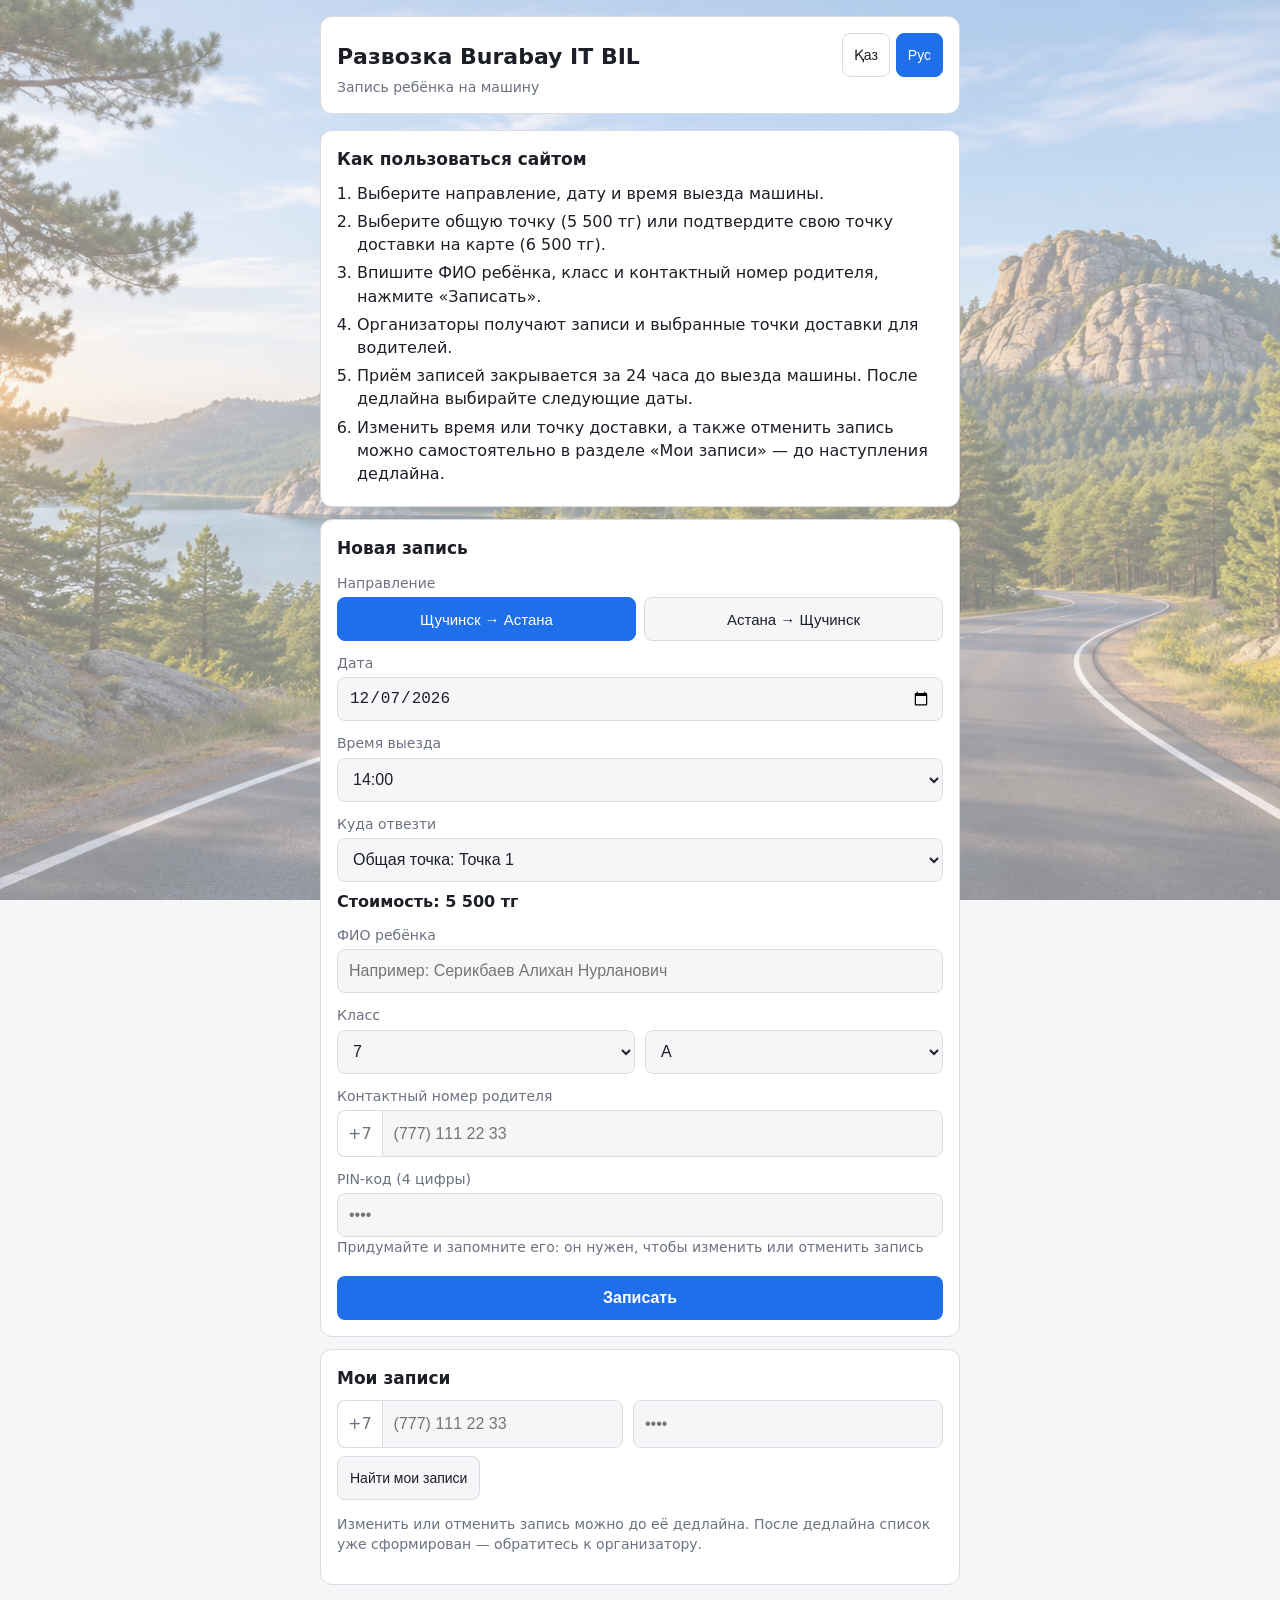
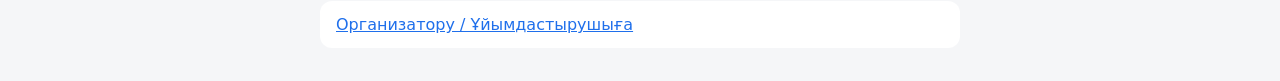
==== public/index.html @ de31bcb1 "feat: select delivery location on map and accept cars only" ====
<!DOCTYPE html>
<html lang="ru"><head><meta charset="utf-8"><title>Развозка Burabay IT BIL</title>
<meta name="viewport" content="width=device-width, initial-scale=1, viewport-fit=cover">
<style>
:root{box-sizing:border-box;padding-top:env(safe-area-inset-top,0px);padding-bottom:env(safe-area-inset-bottom,0px);--bg:#f5f6f8;--c:#fff;--t:#1c1f26;--m:#6b7280;--a:#1f6feb;--b:#d9dce2;--e:#c62828;--ok:#1b7f3b;--w:#fff4d6;--scene-overlay:rgba(245,246,248,.48)}
@media(prefers-color-scheme:dark){:root:not([data-theme=light]){--bg:#14161a;--c:#1e2127;--t:#eceef2;--m:#9aa1ad;--a:#5b9dff;--b:#343942;--e:#ff6b6b;--ok:#4cc27a;--w:#3a3115;--scene-overlay:rgba(20,22,26,.62)}}
html{scroll-padding-top:env(safe-area-inset-top,0px)}
body{margin:0;background:var(--bg);color:var(--t);font:16px/1.45 system-ui,-apple-system,"Segoe UI",sans-serif}
main{max-width:640px;margin:0 auto;padding:16px}
.top{display:flex;justify-content:space-between;align-items:flex-start;gap:10px}
.lang{display:flex;gap:6px;flex:none}.lang button{padding:7px 11px;border:1px solid var(--b);background:var(--c);color:var(--t);border-radius:8px;font-size:14px;cursor:pointer}
.lang button.on{background:var(--a);color:#fff;border-color:var(--a)}
h1{font-size:22px;margin:8px 0 4px}h2{font-size:17px;margin:0 0 10px}
.card{background:var(--c);border:1px solid var(--b);border-radius:12px;padding:16px;margin:12px 0}
.card.due{background:var(--w);border-color:#e0b000}
.intro ol{margin:6px 0 0;padding-left:20px}.intro li{margin:5px 0}
label{display:block;font-size:14px;color:var(--m);margin:12px 0 4px}
select,input{width:100%;box-sizing:border-box;padding:11px;font-size:16px;border:1px solid var(--b);border-radius:8px;background:var(--bg);color:var(--t)}
.row{display:flex;gap:10px}.row>*{flex:1}
.seg{display:flex;gap:8px}.seg button{flex:1;padding:11px;border:1px solid var(--b);background:var(--bg);color:var(--t);border-radius:8px;font-size:15px;cursor:pointer}
.seg button.on{background:var(--a);color:#fff;border-color:var(--a)}
.go{width:100%;margin-top:18px;padding:13px;font-size:16px;font-weight:600;border:0;border-radius:8px;background:var(--a);color:#fff;cursor:pointer}
.go:disabled{opacity:.5}.m{color:var(--m);font-size:14px}.err{color:var(--e);margin-top:10px}.ok{color:var(--ok);margin-top:10px}
.price{margin-top:8px;font-weight:600}
.ph{display:flex}.ph span{padding:11px 10px;border:1px solid var(--b);border-right:0;border-radius:8px 0 0 8px;background:var(--c);color:var(--m);font-size:16px}
.ph input{flex:1;min-width:0;width:auto;border-radius:0 8px 8px 0}
.sm{padding:8px 12px;font-size:14px;border:1px solid var(--b);background:var(--bg);color:var(--t);border-radius:8px;cursor:pointer;margin:8px 6px 0 0}
.wrap{overflow-x:auto;margin-top:8px}table{border-collapse:collapse;font-size:13px;min-width:100%}
th,td{border:1px solid var(--b);padding:5px 7px;text-align:left;white-space:nowrap}th{background:var(--bg)}
/* Generated Burabay-inspired scenery is decorative; forms stay on opaque cards. */
body{min-height:100vh;background-image:linear-gradient(var(--scene-overlay),var(--scene-overlay)),url("assets/burabay-road.png");background-position:center;background-size:cover;background-repeat:no-repeat;background-attachment:fixed}
.top{padding:16px;background:var(--c);border:1px solid var(--b);border-radius:12px;margin-bottom:16px}
main>p{padding:12px 16px;background:var(--c);border-radius:12px}
main>p a{color:var(--a)}
</style><link rel="stylesheet" href="location-picker.css"></head><body><main>
<div class="top">
<div><h1 id="h1">Развозка Burabay IT BIL</h1><div class="m" data-i="sub"></div></div>
<div class="lang" id="lang"><button data-v="kz">Қаз</button><button data-v="ru">Рус</button></div>
</div>

<div class="card intro"><h2 data-i="introH"></h2>
<ol><li data-i="i1"></li><li data-i="i2"></li><li data-i="i3"></li><li data-i="i4"></li><li data-i="i5"></li><li data-i="i6"></li></ol></div>

<div class="card" id="form">
<h2 id="formTitle"></h2>
<label data-i="lDir"></label>
<div class="seg" id="dir"><button data-v="fri">Щучинск → Астана</button><button data-v="sun">Астана → Щучинск</button></div>
<label data-i="lDate"></label><input id="date" type="date">
<label data-i="lTime"></label><select id="time"></select>
<div id="carBox">
<label data-i="lTo"></label>
<select id="pt"></select>
<div id="ownBox" hidden>
<p class="m" data-i="locationHint"></p>
<button type="button" id="location-load" class="sm" data-i="locationLoad"></button>
<div id="location-map-panel" hidden>
  <div class="location-actions">
    <button type="button" id="location-in" data-i="locationIn"></button><button type="button" id="location-out" data-i="locationOut"></button>
    <button type="button" id="location-west" data-i="locationWest"></button><button type="button" id="location-east" data-i="locationEast"></button>
    <button type="button" id="location-north" data-i="locationNorth"></button><button type="button" id="location-south" data-i="locationSouth"></button>
  </div>
  <div id="location-map" tabindex="0" role="group" aria-labelledby="location-instructions">
    <div id="location-tiles" aria-hidden="true"></div><span class="location-crosshair" aria-hidden="true">＋</span>
  </div>
  <p class="m" id="location-instructions" data-i="locationKeyboard"></p>
  <button type="button" id="location-confirm" class="sm" data-i="locationConfirm" disabled></button>
  <p class="m">© <a href="https://www.openstreetmap.org/copyright" target="_blank" rel="noopener">OpenStreetMap contributors · ODbL</a></p>
</div>
<p id="location-status" class="m" role="status" aria-live="polite"></p>
<p id="location-value" class="location-value" role="status" aria-live="polite"></p>
<label for="delivery-note" data-i="locationNote"></label><input id="delivery-note" maxlength="200" autocomplete="off">
</div>
<div class="price" id="price"></div>
</div>
<label data-i="lName"></label><input id="name" autocomplete="off" data-ph="phName">
<label data-i="lCls"></label>
<div class="row"><select id="num"><option>7</option><option>8</option><option>9</option><option>10</option><option>11</option></select>
<select id="let"><option>A</option><option>B</option><option>C</option><option>D</option><option>E</option></select></div>
<label data-i="lPhone"></label><div class="ph"><span>+7</span><input id="phone" type="tel" inputmode="numeric" autocomplete="tel-national" maxlength="15" placeholder="(777) 111 22 33"></div>
<label data-i="lPin"></label><input id="pin" type="password" inputmode="numeric" autocomplete="off" maxlength="4" data-ph="phPin"><div class="m" data-i="pinHint"></div>
<button class="go" id="send"></button>
<button class="sm" id="cancelEdit" hidden data-i="cancelEdit"></button>
<div id="msg"></div>
</div>

<div class="card" id="mine">
<h2 data-i="mineH"></h2>
<div class="row"><div class="ph"><span>+7</span><input id="mPhone" type="tel" inputmode="numeric" maxlength="15" placeholder="(777) 111 22 33"></div><input id="mPin" type="password" inputmode="numeric" maxlength="4" data-ph="phPin"></div>
<button class="sm" id="find" data-i="find"></button><div class="m" id="mineMsg"></div><div id="mineList"></div>
<p class="m" data-i="mineNote"></p>
</div>

<p><a href="organizer.html">Организатору / Ұйымдастырушыға</a></p>
</main>
<script src="config.js"></script>
<script src="location-picker.js"></script>
<script>
//PURE-START
const TZ=5, WA_DEFAULT="";
const PRICE={own:6500,point:5500};
const POINTS=["Точка 1","Точка 2"];
const PTL={ru:["Точка 1","Точка 2"],kz:["1-нүкте","2-нүкте"]};
const SLOTS={fri:{car:["14:00","16:00"]},sun:{car:["14:00","16:00"]}};
const DIRS={fri:"Щучинск → Астана",sun:"Астана → Щучинск"};
const TRN={car:"🚗 Машина"};
const pad=n=>String(n).padStart(2,"0");
const parse=s=>{const[y,m,d]=s.split("-").map(Number);return{y,m:m-1,d}};
const at=(y,m,d,h,mi)=>new Date(Date.UTC(y,m,d,h-TZ,mi));
const fmt=s=>{const{y,m,d}=parse(s);return pad(d)+"."+pad(m+1)+"."+y};
function deadline(dateStr,tr,dir,time){
  const{y,m,d}=parse(dateStr),[h,mi]=time.split(":").map(Number);
  return new Date(at(y,m,d,h,mi).getTime()-24*3600e3);
}
const groupKey=r=>[r.date,r.dir,"car",r.time.replace(":","")].join("_");
function groupRows(rows){const g={};rows.forEach(r=>{(g[groupKey(r)]=g[groupKey(r)]||[]).push(r)});return g}
const dateTime=d=>{const x=new Date(d.getTime()+TZ*3600e3);return pad(x.getUTCDate())+"."+pad(x.getUTCMonth()+1)+" "+pad(x.getUTCHours())+":"+pad(x.getUTCMinutes())};
const sortRows=l=>l.slice().sort((a,b)=>a.time.localeCompare(b.time)||a.cls.localeCompare(b.cls)||a.name.localeCompare(b.name));
function waText(rows){
  const f=rows[0],list=sortRows(rows);
  const head=TRN[f.tr]+" | "+DIRS[f.dir]+" | "+fmt(f.date)+(" "+f.time)+" | всего: "+list.length;
  const cols="ФИО | Класс | Время | Телефон | "+"Адрес | "+"Направление";
  const lines=list.map((r,i)=>(i+1)+". "+[r.name,r.cls,r.time,r.phone,r.addr,DIRS[r.dir]].join(" | "));
  return head+"\n"+cols+"\n"+lines.join("\n");
}
//PURE-END
const L={
ru:{locationHint:"Выберите здание на карте. Подтвердите метку у нужного входа; улицу вручную вводить не требуется.",locationLoad:"Открыть / обновить карту",locationIn:"Масштаб +",locationOut:"Масштаб −",locationWest:"Запад",locationEast:"Восток",locationNorth:"Север",locationSouth:"Юг",locationConfirm:"Подтвердить метку у здания",locationKeyboard:"Можно нажать на здание, перетащить карту или двигать её стрелками клавиатуры. + и − меняют масштаб. Красный крест — будущая точка доставки.",locationNote:"Подъезд или ориентир (необязательно)",eLocation:"Приблизьте здание на карте и подтвердите метку.",archive:"Архивная запись: изменения закрыты",lPin:"PIN-код (4 цифры)",pinHint:"Придумайте и запомните его: он нужен, чтобы изменить или отменить запись",find:"Найти мои записи",phPin:"••••",eAuth:"Введите телефон и PIN-код",ePin:"PIN-код должен состоять из 4 цифр",ePinWrong:"Неверный PIN-код",eLocked:"Слишком много неверных попыток. Повторите через 15 минут",none:"Записей не найдено",eNet:"Нет связи с сервером. Повторите позже",sub:"Запись ребёнка на машину",introH:"Как пользоваться сайтом",
i1:"Выберите направление, дату и время выезда машины.",
i2:"Выберите общую точку ({p1} тг) или подтвердите свою точку доставки на карте ({p2} тг).",
i3:"Впишите ФИО ребёнка, класс и контактный номер родителя, нажмите «Записать».",
i4:"Организаторы получают записи и выбранные точки доставки для водителей.",
i5:"Приём записей закрывается за 24 часа до выезда машины. После дедлайна выбирайте следующие даты.",
i6:"Изменить время или точку доставки, а также отменить запись можно самостоятельно в разделе «Мои записи» — до наступления дедлайна.",
newRec:"Новая запись",editRec:"Изменение записи",save:"Записать",saveEdit:"Сохранить изменения",cancelEdit:"Отменить редактирование",
lDir:"Направление",lTr:"Вид транспорта",car:"🚗 Машина",lDate:"Дата",lTime:"Время выезда",
lTo:"Куда отвезти",ptPre:"Общая точка: ",own:"Свой адрес",lAddr:"Адрес (улица, дом, квартира)",phAddr:"Например: ул. Кенесары 40, кв. 12",
cost:"Стоимость: ",tg:" тг",yes:"Да",no:"Нет",
lName:"ФИО ребёнка",phName:"Например: Серикбаев Алихан Нурланович",lCls:"Класс",lPhone:"Контактный номер родителя",
closed:"закрыто",eName:"Укажите ФИО ребёнка полностью",ePhone:"Укажите корректный номер телефона",eClosed:"Запись на это время закрыта, выберите другую дату",
eAddr:"Укажите адрес",eDb:"Сервис записи недоступен. Откройте страницу по ссылке в приложении Claude",
eExp:"Срок изменения этой записи истёк",eSave:"Не удалось сохранить: ",done:"Готово! ",changed:"Запись изменена: ",at:" в ",
mineH:"Мои записи",mineNote:"Изменить или отменить запись можно до её дедлайна. После дедлайна список уже сформирован — обратитесь к организатору.",
edit:"Изменить",cancel:"Отменить запись",sure:"Точно отменить?",locked:"🔒 Приём изменений закрыт (дедлайн ",title:"Развозка Burabay IT BIL"},
kz:{locationHint:"Картадан ғимаратты таңдаңыз. Керекті кіреберістегі белгіні растаңыз; көшені қолмен жазу қажет емес.",locationLoad:"Картаны ашу / жаңарту",locationIn:"Масштаб +",locationOut:"Масштаб −",locationWest:"Батыс",locationEast:"Шығыс",locationNorth:"Солтүстік",locationSouth:"Оңтүстік",locationConfirm:"Ғимарат жанындағы белгіні растау",locationKeyboard:"Ғимаратты басыңыз, картаны жылжытыңыз немесе пернетақта бағыттауыштарын қолданыңыз. + және − масштабты өзгертеді. Қызыл белгі — жеткізу нүктесі.",locationNote:"Кіреберіс не бағдар (міндетті емес)",eLocation:"Картадағы ғимаратты жақындатып, белгіні растаңыз.",archive:"Мұрағаттағы жазба: өзгерту жабық",lPin:"PIN-код (4 сан)",pinHint:"Ойлап тауып, есте сақтаңыз: жазбаны өзгерту немесе болдырмау үшін қажет",find:"Жазбаларымды табу",phPin:"••••",eAuth:"Телефон мен PIN-кодты енгізіңіз",ePin:"PIN-код 4 саннан тұруы керек",ePinWrong:"PIN-код қате",eLocked:"Қате әрекет тым көп. 15 минуттан кейін қайталаңыз",none:"Жазбалар табылмады",eNet:"Серверге қосылу мүмкін болмады. Кейінірек қайталаңыз",sub:"Баланы көлікке жазу",introH:"Сайтты қалай пайдалану керек",
i1:"Бағытты, күнді және көліктің жүру уақытын таңдаңыз.",
i2:"Ортақ нүктені ({p1} тг) немесе картада жеткізу орнын ({p2} тг) таңдаңыз.",
i3:"Баланың аты-жөнін, сыныбын және ата-ананың байланыс нөмірін жазып, «Жазылу» түймесін басыңыз.",
i4:"Ұйымдастырушылар жүргізушілерге жазбалар мен таңдалған жеткізу нүктелерін дайындайды.",
i5:"Жазылу көліктің жүруіне 24 сағат қалғанда жабылады. Мерзім өткен соң келесі күндерді таңдаңыз.",
i6:"Уақытты немесе жеткізу орнын өзгертуге, сондай-ақ жазылымды болдырмауға «Менің жазбаларым» бөлімінде мерзім аяқталғанға дейін өзіңіз өзгерте аласыз.",
newRec:"Жаңа жазба",editRec:"Жазбаны өзгерту",save:"Жазылу",saveEdit:"Өзгерістерді сақтау",cancelEdit:"Өзгертуден бас тарту",
lDir:"Бағыты",lTr:"Көлік түрі",car:"🚗 Көлік",lDate:"Күні",lTime:"Жүру уақыты",
lTo:"Қайда апару керек",ptPre:"Ортақ нүкте: ",own:"Өз мекенжайым",lAddr:"Мекенжай (көше, үй, пәтер)",phAddr:"Мысалы: Кенесары к-сі 40, 12 пәтер",
cost:"Құны: ",tg:" тг",yes:"Иә",no:"Жоқ",
lName:"Баланың аты-жөні",phName:"Мысалы: Серікбаев Алихан Нұрланұлы",lCls:"Сыныбы",lPhone:"Ата-ананың байланыс нөмірі",
closed:"жабық",eName:"Баланың аты-жөнін толық жазыңыз",ePhone:"Телефон нөмірін дұрыс жазыңыз",eClosed:"Бұл уақытқа жазылу жабылған, басқа күнді таңдаңыз",
eAddr:"Мекенжайды жазыңыз",eDb:"Жазылу қызметі қолжетімсіз. Бетті Claude қосымшасындағы сілтеме арқылы ашыңыз",
eExp:"Бұл жазбаны өзгерту мерзімі өтіп кетті",eSave:"Сақтау мүмкін болмады: ",done:"Дайын! ",changed:"Жазба өзгертілді: ",at:", ",
mineH:"Менің жазбаларым",mineNote:"Жазбаны өзгертуге немесе болдырмауға оның мерзімі аяқталғанға дейін болады. Мерзімнен кейін тізім дайын болады — ұйымдастырушыға хабарласыңыз.",
edit:"Өзгерту",cancel:"Жазбаны болдырмау",sure:"Шынымен болдырмау керек пе?",locked:"🔒 Өзгертуге жабық (мерзімі ",title:"Burabay IT BIL — оқушыларды тасымалдау"}
};
let lang="ru";try{lang=localStorage.getItem("lang")||"ru"}catch(e){}
if(!L[lang])lang="ru";
const t=k=>L[lang][k];
const $=id=>document.getElementById(id);
const st={dir:"fri",tr:"car"};
const ptName=a=>{const i=POINTS.indexOf(a);return i>=0?PTL[lang][i]:a};
const trL=k=>t(k);
const dirLbl={fri:"Щучинск → Астана",sun:"Астана → Щучинск"};
function applyLang(){
  document.documentElement.lang=lang==="kz"?"kk":"ru";
  document.title=t("title");$("h1").textContent=t("title");
  document.querySelectorAll("[data-i]").forEach(e=>{
    let s=t(e.dataset.i);if(s===undefined)return;
    s=s.replace("{p1}",PRICE.point.toLocaleString("ru-RU")).replace("{p2}",PRICE.own.toLocaleString("ru-RU"));e.textContent=s});
  document.querySelectorAll("[data-ph]").forEach(e=>e.placeholder=t(e.dataset.ph));
  document.querySelectorAll("#lang button").forEach(b=>b.classList.toggle("on",b.dataset.v===lang));
  const cur=$("pt").value;$("pt").innerHTML="";
  POINTS.forEach((p,i)=>$("pt").add(new Option(t("ptPre")+PTL[lang][i],p)));$("pt").add(new Option(t("own"),"own"));
  if(cur)$("pt").value=cur;
  $("formTitle").textContent=t(EDIT?"editRec":"newRec");$("send").textContent=t(EDIT?"saveEdit":"save");
  locationPicker.language();price();fillTimes();renderMine();
}
function open(dateStr,time){return Date.now()<deadline(dateStr,st.tr,st.dir,time).getTime()}
function fillDates(){
  const el=$("date"),any=s=>SLOTS[st.dir][st.tr].some(x=>open(s,x));
  el.min=new Date(Date.now()+TZ*3600e3).toISOString().slice(0,10);
  if(!el.value||!any(el.value)){
    const n=new Date(Date.now()+TZ*3600e3);
    for(let i=0;i<120;i++){const s=new Date(Date.UTC(n.getUTCFullYear(),n.getUTCMonth(),n.getUTCDate()+i)).toISOString().slice(0,10);if(any(s)){el.value=s;break}}
  }
  fillTimes();
}
function fillTimes(){
  const sel=$("time"),keep=sel.value;sel.innerHTML="";
  SLOTS[st.dir][st.tr].forEach(x=>{const ok=open($("date").value,x);const o=new Option(x+(ok?"":" — "+t("closed")),x);o.disabled=!ok;sel.add(o)});
  const k=[...sel.options].find(o=>o.value===keep&&!o.disabled)||[...sel.options].find(o=>!o.disabled);if(k)sel.value=k.value;
}
function mark(){
  document.querySelectorAll("#dir button").forEach(b=>{b.classList.toggle("on",st[b.parentNode.id]===b.dataset.v)});
}
function price(){
  const own=$("pt").value==="own";$("ownBox").hidden=!own;
  $("price").textContent=t("cost")+(own?PRICE.own:PRICE.point).toLocaleString("ru-RU")+t("tg");
}
["dir"].forEach(id=>{$(id).onclick=e=>{const b=e.target.closest("button");if(!b)return;st[id]=b.dataset.v;mark();fillDates()}});
$("pt").onchange=price;$("date").onchange=fillTimes;
//MASK-START
function maskPhone(v){
  let d=String(v).replace(/\D/g,"");
  if(d.length>10&&(d[0]==="7"||d[0]==="8"))d=d.slice(1);
  d=d.slice(0,10);
  let s=d?"("+d.slice(0,3):"";
  if(d.length>3)s+=") "+d.slice(3,6);
  if(d.length>6)s+=" "+d.slice(6,8);
  if(d.length>8)s+=" "+d.slice(8,10);
  return s;
}
//MASK-END
$("phone").oninput=e=>{e.target.value=maskPhone(e.target.value)};
$("lang").onclick=e=>{const b=e.target.closest("button");if(!b)return;lang=b.dataset.v;try{localStorage.setItem("lang",lang)}catch(x){}applyLang()};

let EDIT=null,MINE=[],AUTH=null,CONFIRM="";
const CFG=window.CFG||{};
async function rpc(fn,args){
  let r;try{r=await fetch(CFG.URL+"/rest/v1/rpc/"+fn,{method:"POST",headers:{apikey:CFG.KEY,Authorization:"Bearer "+CFG.KEY,"Content-Type":"application/json"},body:JSON.stringify(args)})}catch(e){throw new Error("net")}
  const j=await r.json().catch(()=>({}));
  if(!r.ok)throw new Error("net");
  if(j&&j.error)throw new Error(j.error);
  return j;
}
const ERR={bad_pin:"ePin",pin_wrong:"ePinWrong",locked:"eLocked",closed:"eClosed",locked_rec:"eExp",addr:"eAddr",car_only:"archive",bad_location:"eLocation",bad_data:"eName",bad_phone:"ePhone",net:"eNet"};
const errText=e=>ERR[e.message]?t(ERR[e.message]):t("eSave")+e.message;
const digits=v=>String(v).replace(/\D/g,"");
const msg=(s,c)=>{$("msg").innerHTML="";const d=document.createElement("div");d.className=c;d.textContent=s;$("msg").append(d)};
$("mPhone").oninput=e=>{e.target.value=maskPhone(e.target.value)};
$("send").onclick=async()=>{
  const name=$("name").value.trim().replace(/\s+/g," "),phone=$("phone").value.trim(),pin=$("pin").value,date=$("date").value,time=$("time").value;
  if(name.split(" ").length<2)return msg(t("eName"),"err");
  if(digits(phone).length!==10)return msg(t("ePhone"),"err");
  if(!/^\d{4}$/.test(pin))return msg(t("ePin"),"err");
  if(!date||!time||!open(date,time))return msg(t("eClosed"),"err");
  let addr="",pr=0,delivery_lat=null,delivery_lon=null,delivery_note="";
  if($("pt").value==="own"){
    const point=locationPicker.value();if(!point)return msg(t("eLocation"),"err");
    delivery_lat=point.lat;delivery_lon=point.lon;delivery_note=$("delivery-note").value.trim();pr=PRICE.own;
  }else{addr=$("pt").value;pr=PRICE.point}
  if(EDIT&&Date.now()>=deadline(EDIT.date,EDIT.tr,EDIT.dir,EDIT.time).getTime())return msg(t("eExp"),"err");
  const editing=!!EDIT;
  $("send").disabled=true;
  try{
    await rpc("upsert_signup",{p_id:editing?EDIT.id:null,p_phone:digits(phone),p_pin:pin,p_data:{dir:st.dir,tr:st.tr,date,time,name,cls:$("num").value+$("let").value,addr,delivery_lat,delivery_lon,delivery_note}});
    msg(t(editing?"changed":"done")+name+", "+fmt(date)+t("at")+time+", "+trL(st.tr)+(pr?", "+pr+t("tg"):""),"ok");
    if(editing)exitEdit();
    $("name").value="";$("mPhone").value=maskPhone(phone);$("mPin").value=pin;loadMine();
  }catch(e){msg(errText(e),"err")}
  $("send").disabled=false;
};
async function loadMine(){
  const p=digits($("mPhone").value),pin=$("mPin").value;
  if(p.length!==10||!/^\d{4}$/.test(pin)){$("mineMsg").textContent=t("eAuth");return}
  try{const j=await rpc("my_signups",{p_phone:p,p_pin:pin});AUTH={phone:p,pin};MINE=j.rows||[];renderMine();$("mineMsg").textContent=MINE.length?"":t("none")}
  catch(e){MINE=[];AUTH=null;renderMine();$("mineMsg").textContent=errText(e)}
}
$("find").onclick=loadMine;
function exitEdit(){EDIT=null;$("formTitle").textContent=t("newRec");$("send").textContent=t("save");$("cancelEdit").hidden=true;$("name").value="";locationPicker.set(null);$("delivery-note").value=""}
$("cancelEdit").onclick=()=>{exitEdit();msg("","")};
function startEdit(r){
  EDIT=r;st.dir=r.dir;st.tr="car";mark();fillDates();
  $("date").value=r.date;fillTimes();$("time").value=r.time;
  const own=!POINTS.includes(r.addr);$("pt").value=own?"own":r.addr;locationPicker.set(own?{lat:r.delivery_lat,lon:r.delivery_lon}:null);$("delivery-note").value=r.delivery_note||"";price();
  $("name").value=r.name;$("num").value=r.cls.slice(0,-1);$("let").value=r.cls.slice(-1);
  $("phone").value=maskPhone(AUTH.phone);$("pin").value=AUTH.pin;
  $("formTitle").textContent=t("editRec");$("send").textContent=t("saveEdit");$("cancelEdit").hidden=false;msg("","");
  $("form").scrollIntoView({behavior:"smooth"});
}
function renderMine(){
  const box=$("mineList");box.innerHTML="";
  MINE.slice().sort((a,b)=>(a.date+a.time).localeCompare(b.date+b.time)).forEach(r=>{
    const can=r.tr==="car"&&Date.now()<deadline(r.date,r.tr,r.dir,r.time).getTime();
    const d=document.createElement("div");d.style.cssText="border-top:1px solid var(--b);padding:10px 0";
    const h=document.createElement("b");h.textContent=r.name+" ("+r.cls+")";
    const s=document.createElement("div");s.className="m";
    s.textContent=(r.tr==="car"?trL("car"):t("archive"))+" · "+dirLbl[r.dir]+" · "+fmt(r.date)+" "+r.time+(r.tr==="car"?" · "+ptName(r.addr)+" · "+r.price+t("tg"):"");
    d.append(h,s);
    if(can){
      const e=document.createElement("button");e.className="sm";e.textContent=t("edit");e.onclick=()=>startEdit(r);
      const x=document.createElement("button");x.className="sm";x.textContent=CONFIRM===r.id?t("sure"):t("cancel");
      x.onclick=async()=>{
        if(CONFIRM!==r.id){CONFIRM=r.id;renderMine();return}
        CONFIRM="";
        try{await rpc("cancel_signup",{p_id:r.id,p_phone:AUTH.phone,p_pin:AUTH.pin});if(EDIT&&EDIT.id===r.id)exitEdit()}catch(err){$("mineMsg").textContent=errText(err)}
        loadMine();
      };
      d.append(e,x);
    }else{const l=document.createElement("div");l.className="m";l.textContent=r.tr==="car"?t("locked")+dateTime(deadline(r.date,r.tr,r.dir,r.time))+")":t("archive");d.append(l)}
    box.append(d);
  });
}
const locationPicker=RazvozkaLocation.mount(document,()=>lang,CFG);
mark();applyLang();fillDates();
</script></body></html>
---- public/location-picker.css ----
.location-actions{display:flex;flex-wrap:wrap;gap:8px;margin:12px 0}
.location-actions button{min-width:44px;min-height:44px;padding:10px 12px;border:1px solid var(--b);border-radius:8px;color:var(--t);background:var(--bg);font:inherit;cursor:pointer}
#location-map{position:relative;overflow:hidden;height:340px;width:100%;background:#e7edf0;touch-action:none;border:1px solid var(--b);border-radius:10px;cursor:grab}
#location-map:active{cursor:grabbing}
#location-tiles{position:absolute;inset:0;pointer-events:none}
#location-tiles img{position:absolute;width:256px;height:256px;max-width:none;user-select:none}
.location-crosshair{position:absolute;left:50%;top:50%;transform:translate(-50%,-50%);font:bold 40px/1 system-ui;color:#b31528;text-shadow:0 0 3px white;pointer-events:none}
.location-value{overflow-wrap:anywhere;font-weight:600}
#location-confirm:disabled{opacity:.5;cursor:not-allowed}
:focus-visible{outline:3px solid var(--a);outline-offset:3px}
button,input,select{min-height:44px;min-width:44px}
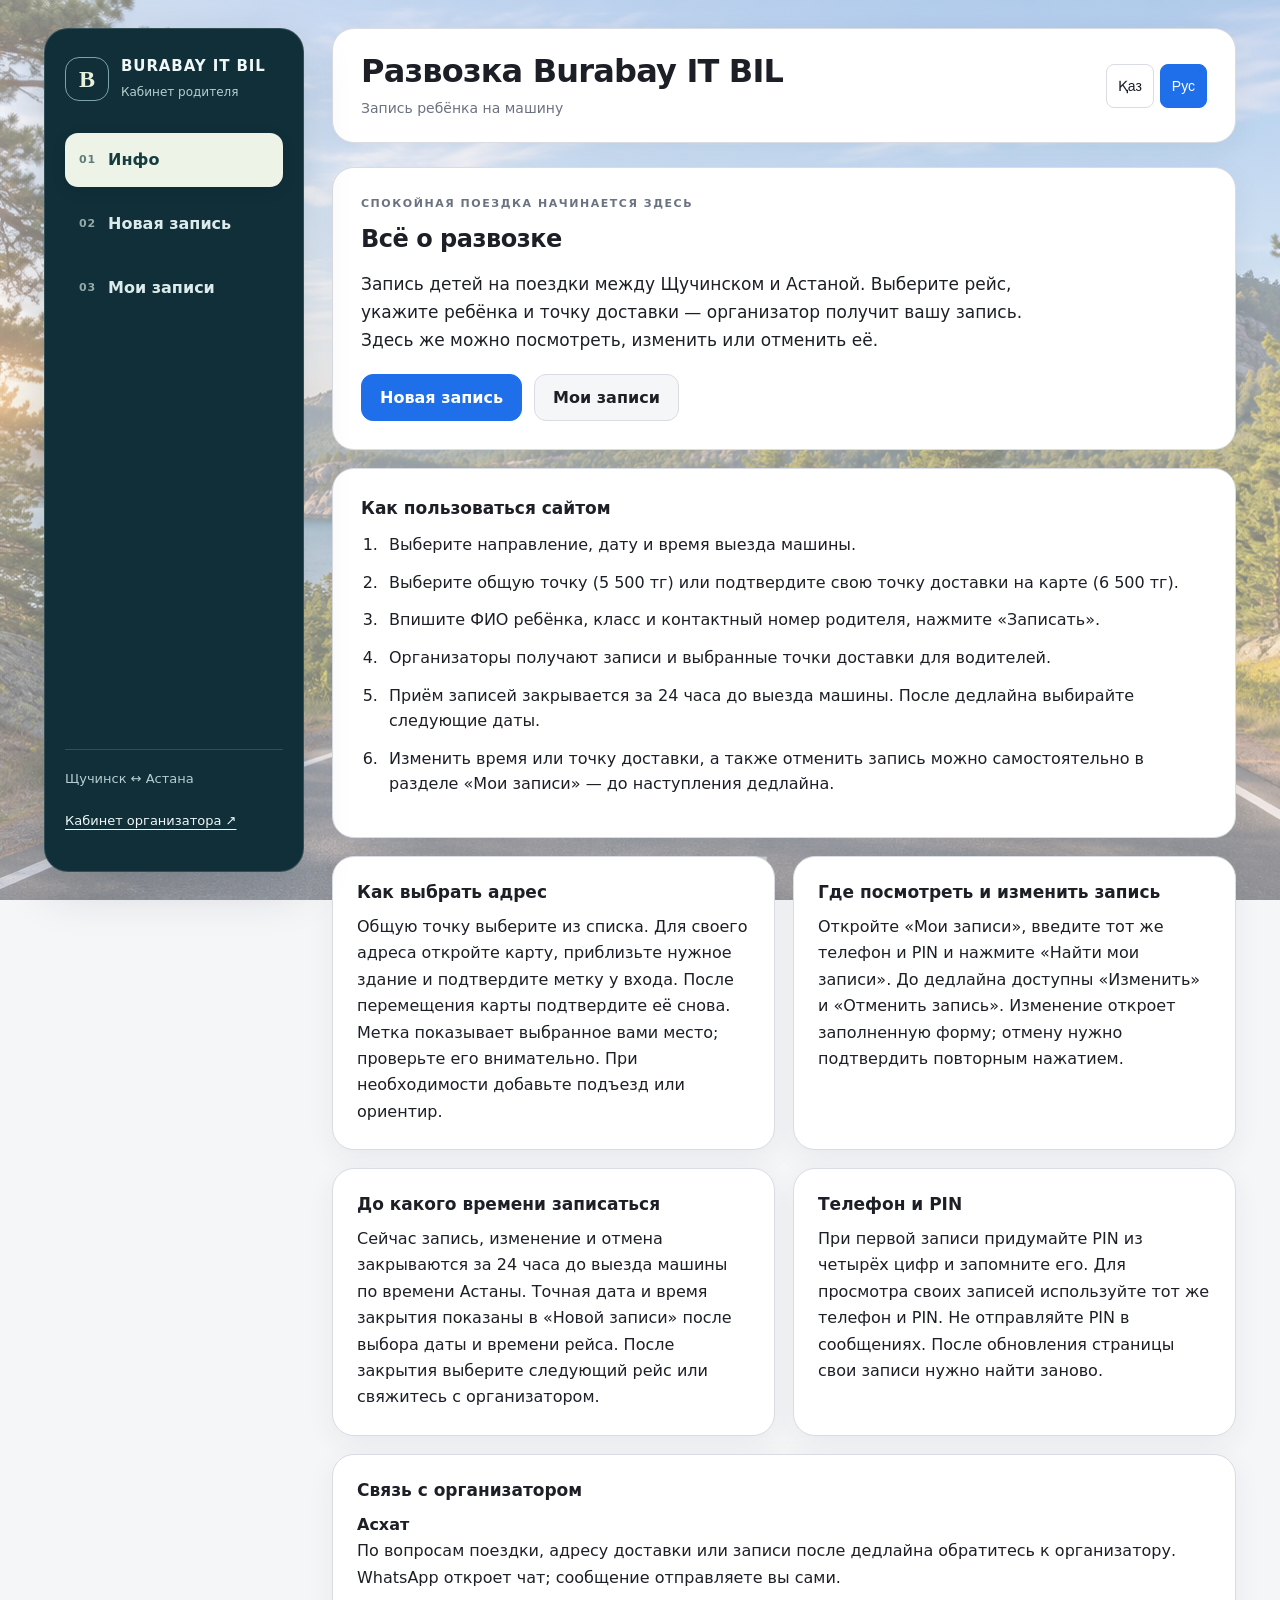
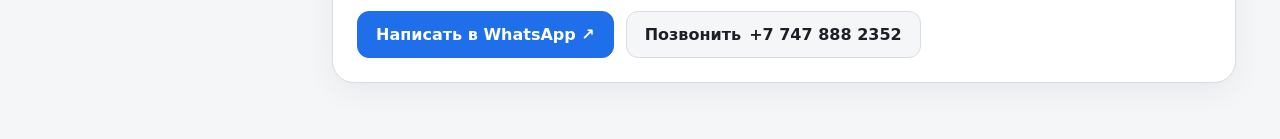
==== commit 831334b1: "Добавить разделы родительского кабинета" ====
--- a/public/index.html
+++ b/public/index.html
@@ -32,23 +32,52 @@
 .top{padding:16px;background:var(--c);border:1px solid var(--b);border-radius:12px;margin-bottom:16px}
 main>p{padding:12px 16px;background:var(--c);border-radius:12px}
 main>p a{color:var(--a)}
-</style><link rel="stylesheet" href="location-picker.css"></head><body><main>
+</style><link rel="stylesheet" href="location-picker.css"><link rel="stylesheet" href="parent-layout.css"><script src="parent-navigation.js" defer></script></head><body><div class="parent-shell">
+<aside class="parent-sidebar" aria-label="Навигация родителя">
+  <div class="parent-brand"><span class="parent-brand-mark" aria-hidden="true">B</span><div><strong>BURABAY IT BIL</strong><small data-i="parentCabinet"></small></div></div>
+  <nav class="parent-nav" aria-label="Разделы сайта">
+    <a href="#info" data-parent-route="info" aria-controls="info"><span class="nav-number" aria-hidden="true">01</span><span data-i="navInfo"></span></a>
+    <a href="#form" data-parent-route="form" aria-controls="form"><span class="nav-number" aria-hidden="true">02</span><span data-i="navNew"></span></a>
+    <a href="#mine" data-parent-route="mine" aria-controls="mine"><span class="nav-number" aria-hidden="true">03</span><span data-i="navMine"></span></a>
+  </nav>
+  <div class="parent-sidebar-footer"><p>Щучинск ↔ Астана</p><a href="organizer.html" data-i="organizerCabinet"></a></div>
+</aside>
+<main id="parent-main">
 <div class="top">
 <div><h1 id="h1">Развозка Burabay IT BIL</h1><div class="m" data-i="sub"></div></div>
 <div class="lang" id="lang"><button data-v="kz">Қаз</button><button data-v="ru">Рус</button></div>
 </div>
 
-<div class="card intro"><h2 data-i="introH"></h2>
-<ol><li data-i="i1"></li><li data-i="i2"></li><li data-i="i3"></li><li data-i="i4"></li><li data-i="i5"></li><li data-i="i6"></li></ol></div>
-
-<div class="card" id="form">
-<h2 id="formTitle"></h2>
+<p id="parent-feedback" class="parent-feedback" role="status" aria-live="polite" hidden></p>
+<section id="info" data-parent-panel aria-labelledby="info-title">
+  <div class="card">
+    <span class="info-kicker" data-i="infoKicker"></span>
+    <h2 id="info-title" tabindex="-1" data-i="infoTitle"></h2>
+    <p class="info-lead" data-i="infoPurpose"></p>
+    <div class="info-actions"><a class="primary-link" href="#form" data-parent-route="form" data-i="navNew"></a><a href="#mine" data-parent-route="mine" data-i="navMine"></a></div>
+  </div>
+  <div class="card intro"><h3 data-i="introH"></h3><ol><li data-i="i1"></li><li data-i="i2"></li><li data-i="i3"></li><li data-i="i4"></li><li data-i="i5"></li><li data-i="i6"></li></ol></div>
+  <div class="info-grid">
+    <article class="card"><h3 data-i="infoAddressTitle"></h3><p data-i="infoAddress"></p></article>
+    <article class="card"><h3 data-i="infoMineTitle"></h3><p data-i="infoMine"></p></article>
+    <article class="card"><h3 data-i="infoDeadlineTitle"></h3><p data-i="infoDeadline"></p></article>
+    <article class="card"><h3 data-i="infoPinTitle"></h3><p data-i="infoPin"></p></article>
+    <article class="card contact-card"><h3 data-i="infoContactTitle"></h3><p><strong>Асхат</strong></p><p data-i="infoContact"></p>
+      <div class="info-actions"><a class="primary-link" href="https://wa.me/77478882352" target="_blank" rel="noopener" data-i="contactWhatsApp"></a><a href="tel:+77478882352"><span data-i="contactCall"></span><span>+7 747 888 2352</span></a></div>
+    </article>
+  </div>
+</section>
+
+<section class="card" id="form" data-parent-panel aria-labelledby="formTitle">
+<h2 id="formTitle" tabindex="-1"></h2>
+<p class="panel-description" data-i="formDescription"></p>
 <label data-i="lDir"></label>
 <div class="seg" id="dir"><button data-v="fri">Щучинск → Астана</button><button data-v="sun">Астана → Щучинск</button></div>
-<label data-i="lDate"></label><input id="date" type="date">
-<label data-i="lTime"></label><select id="time"></select>
+<label for="date" data-i="lDate"></label><input id="date" type="date">
+<label for="time" data-i="lTime"></label><select id="time"></select>
+<p id="trip-deadline" class="parent-deadline" role="status" aria-live="polite"></p>
 <div id="carBox">
-<label data-i="lTo"></label>
+<label for="pt" data-i="lTo"></label>
 <select id="pt"></select>
 <div id="ownBox" hidden>
 <p class="m" data-i="locationHint"></p>
@@ -72,26 +101,27 @@
 </div>
 <div class="price" id="price"></div>
 </div>
-<label data-i="lName"></label><input id="name" autocomplete="off" data-ph="phName">
+<label for="name" data-i="lName"></label><input id="name" autocomplete="off" data-ph="phName">
 <label data-i="lCls"></label>
 <div class="row"><select id="num"><option>7</option><option>8</option><option>9</option><option>10</option><option>11</option></select>
 <select id="let"><option>A</option><option>B</option><option>C</option><option>D</option><option>E</option></select></div>
-<label data-i="lPhone"></label><div class="ph"><span>+7</span><input id="phone" type="tel" inputmode="numeric" autocomplete="tel-national" maxlength="15" placeholder="(777) 111 22 33"></div>
-<label data-i="lPin"></label><input id="pin" type="password" inputmode="numeric" autocomplete="off" maxlength="4" data-ph="phPin"><div class="m" data-i="pinHint"></div>
+<label for="phone" data-i="lPhone"></label><div class="ph"><span>+7</span><input id="phone" type="tel" inputmode="numeric" autocomplete="tel-national" maxlength="15" placeholder="(777) 111 22 33"></div>
+<label for="pin" data-i="lPin"></label><input id="pin" type="password" inputmode="numeric" autocomplete="off" maxlength="4" data-ph="phPin"><div class="m" data-i="pinHint"></div>
 <button class="go" id="send"></button>
 <button class="sm" id="cancelEdit" hidden data-i="cancelEdit"></button>
 <div id="msg"></div>
-</div>
-
-<div class="card" id="mine">
-<h2 data-i="mineH"></h2>
-<div class="row"><div class="ph"><span>+7</span><input id="mPhone" type="tel" inputmode="numeric" maxlength="15" placeholder="(777) 111 22 33"></div><input id="mPin" type="password" inputmode="numeric" maxlength="4" data-ph="phPin"></div>
+</section>
+
+<section class="card" id="mine" data-parent-panel aria-labelledby="mine-title">
+<h2 id="mine-title" tabindex="-1" data-i="mineH"></h2>
+<p class="panel-description" data-i="mineDescription"></p>
+<div class="row"><div class="parent-field"><label for="mPhone" data-i="lPhone"></label><div class="ph"><span>+7</span><input id="mPhone" type="tel" inputmode="numeric" maxlength="15" autocomplete="tel-national" placeholder="(777) 111 22 33"></div></div><div class="parent-field"><label for="mPin" data-i="lPin"></label><input id="mPin" type="password" inputmode="numeric" maxlength="4" autocomplete="off" data-ph="phPin"></div></div>
 <button class="sm" id="find" data-i="find"></button><div class="m" id="mineMsg"></div><div id="mineList"></div>
 <p class="m" data-i="mineNote"></p>
-</div>
-
-<p><a href="organizer.html">Организатору / Ұйымдастырушыға</a></p>
-</main>
+</section>
+
+<noscript><p>Для работы записи включите JavaScript. Без него разделы показаны на одной странице.</p></noscript>
+</main></div>
 <script src="config.js"></script>
 <script src="location-picker.js"></script>
 <script>
@@ -124,7 +154,7 @@
 }
 //PURE-END
 const L={
-ru:{locationHint:"Выберите здание на карте. Подтвердите метку у нужного входа; улицу вручную вводить не требуется.",locationLoad:"Открыть / обновить карту",locationIn:"Масштаб +",locationOut:"Масштаб −",locationWest:"Запад",locationEast:"Восток",locationNorth:"Север",locationSouth:"Юг",locationConfirm:"Подтвердить метку у здания",locationKeyboard:"Можно нажать на здание, перетащить карту или двигать её стрелками клавиатуры. + и − меняют масштаб. Красный крест — будущая точка доставки.",locationNote:"Подъезд или ориентир (необязательно)",eLocation:"Приблизьте здание на карте и подтвердите метку.",archive:"Архивная запись: изменения закрыты",lPin:"PIN-код (4 цифры)",pinHint:"Придумайте и запомните его: он нужен, чтобы изменить или отменить запись",find:"Найти мои записи",phPin:"••••",eAuth:"Введите телефон и PIN-код",ePin:"PIN-код должен состоять из 4 цифр",ePinWrong:"Неверный PIN-код",eLocked:"Слишком много неверных попыток. Повторите через 15 минут",none:"Записей не найдено",eNet:"Нет связи с сервером. Повторите позже",sub:"Запись ребёнка на машину",introH:"Как пользоваться сайтом",
+ru:{parentCabinet:"Кабинет родителя",navInfo:"Инфо",navNew:"Новая запись",navMine:"Мои записи",organizerCabinet:"Кабинет организатора ↗",infoKicker:"Спокойная поездка начинается здесь",infoTitle:"Всё о развозке",infoPurpose:"Запись детей на поездки между Щучинском и Астаной. Выберите рейс, укажите ребёнка и точку доставки — организатор получит вашу запись. Здесь же можно посмотреть, изменить или отменить её.",infoAddressTitle:"Как выбрать адрес",infoAddress:"Общую точку выберите из списка. Для своего адреса откройте карту, приблизьте нужное здание и подтвердите метку у входа. После перемещения карты подтвердите её снова. Метка показывает выбранное вами место; проверьте его внимательно. При необходимости добавьте подъезд или ориентир.",infoMineTitle:"Где посмотреть и изменить запись",infoMine:"Откройте «Мои записи», введите тот же телефон и PIN и нажмите «Найти мои записи». До дедлайна доступны «Изменить» и «Отменить запись». Изменение откроет заполненную форму; отмену нужно подтвердить повторным нажатием.",infoDeadlineTitle:"До какого времени записаться",infoDeadline:"Сейчас запись, изменение и отмена закрываются за 24 часа до выезда машины по времени Астаны. Точная дата и время закрытия показаны в «Новой записи» после выбора даты и времени рейса. После закрытия выберите следующий рейс или свяжитесь с организатором.",infoPinTitle:"Телефон и PIN",infoPin:"При первой записи придумайте PIN из четырёх цифр и запомните его. Для просмотра своих записей используйте тот же телефон и PIN. Не отправляйте PIN в сообщениях. После обновления страницы свои записи нужно найти заново.",infoContactTitle:"Связь с организатором",infoContact:"По вопросам поездки, адресу доставки или записи после дедлайна обратитесь к организатору. WhatsApp откроет чат; сообщение отправляете вы сами.",contactWhatsApp:"Написать в WhatsApp ↗",contactCall:"Позвонить",formDescription:"Выберите поездку, укажите точку доставки и данные ребёнка. Для просмотра и изменения записи понадобится указанный телефон и PIN.",mineDescription:"Найдите записи по телефону родителя и PIN, которые использовали при оформлении. Доступные изменения и отмена показаны рядом с каждой записью.",deadlineUntil:"Записаться, изменить или отменить до: ",deadlineZone:" (время Астаны)",deadlineSelect:"Выберите дату и время — здесь появится срок записи.",deadlineClosed:"Приём изменений закрыт. Дедлайн: ",locationHint:"Выберите здание на карте. Подтвердите метку у нужного входа; улицу вручную вводить не требуется.",locationLoad:"Открыть / обновить карту",locationIn:"Масштаб +",locationOut:"Масштаб −",locationWest:"Запад",locationEast:"Восток",locationNorth:"Север",locationSouth:"Юг",locationConfirm:"Подтвердить метку у здания",locationKeyboard:"Можно нажать на здание, перетащить карту или двигать её стрелками клавиатуры. + и − меняют масштаб. Красный крест — будущая точка доставки.",locationNote:"Подъезд или ориентир (необязательно)",eLocation:"Приблизьте здание на карте и подтвердите метку.",archive:"Архивная запись: изменения закрыты",lPin:"PIN-код (4 цифры)",pinHint:"Придумайте и запомните его: он нужен, чтобы изменить или отменить запись",find:"Найти мои записи",phPin:"••••",eAuth:"Введите телефон и PIN-код",ePin:"PIN-код должен состоять из 4 цифр",ePinWrong:"Неверный PIN-код",eLocked:"Слишком много неверных попыток. Повторите через 15 минут",none:"Записей не найдено",eNet:"Нет связи с сервером. Повторите позже",sub:"Запись ребёнка на машину",introH:"Как пользоваться сайтом",
 i1:"Выберите направление, дату и время выезда машины.",
 i2:"Выберите общую точку ({p1} тг) или подтвердите свою точку доставки на карте ({p2} тг).",
 i3:"Впишите ФИО ребёнка, класс и контактный номер родителя, нажмите «Записать».",
@@ -141,7 +171,7 @@
 eExp:"Срок изменения этой записи истёк",eSave:"Не удалось сохранить: ",done:"Готово! ",changed:"Запись изменена: ",at:" в ",
 mineH:"Мои записи",mineNote:"Изменить или отменить запись можно до её дедлайна. После дедлайна список уже сформирован — обратитесь к организатору.",
 edit:"Изменить",cancel:"Отменить запись",sure:"Точно отменить?",locked:"🔒 Приём изменений закрыт (дедлайн ",title:"Развозка Burabay IT BIL"},
-kz:{locationHint:"Картадан ғимаратты таңдаңыз. Керекті кіреберістегі белгіні растаңыз; көшені қолмен жазу қажет емес.",locationLoad:"Картаны ашу / жаңарту",locationIn:"Масштаб +",locationOut:"Масштаб −",locationWest:"Батыс",locationEast:"Шығыс",locationNorth:"Солтүстік",locationSouth:"Оңтүстік",locationConfirm:"Ғимарат жанындағы белгіні растау",locationKeyboard:"Ғимаратты басыңыз, картаны жылжытыңыз немесе пернетақта бағыттауыштарын қолданыңыз. + және − масштабты өзгертеді. Қызыл белгі — жеткізу нүктесі.",locationNote:"Кіреберіс не бағдар (міндетті емес)",eLocation:"Картадағы ғимаратты жақындатып, белгіні растаңыз.",archive:"Мұрағаттағы жазба: өзгерту жабық",lPin:"PIN-код (4 сан)",pinHint:"Ойлап тауып, есте сақтаңыз: жазбаны өзгерту немесе болдырмау үшін қажет",find:"Жазбаларымды табу",phPin:"••••",eAuth:"Телефон мен PIN-кодты енгізіңіз",ePin:"PIN-код 4 саннан тұруы керек",ePinWrong:"PIN-код қате",eLocked:"Қате әрекет тым көп. 15 минуттан кейін қайталаңыз",none:"Жазбалар табылмады",eNet:"Серверге қосылу мүмкін болмады. Кейінірек қайталаңыз",sub:"Баланы көлікке жазу",introH:"Сайтты қалай пайдалану керек",
+kz:{parentCabinet:"Ата-ана кабинеті",navInfo:"Ақпарат",navNew:"Жаңа жазба",navMine:"Менің жазбаларым",organizerCabinet:"Ұйымдастырушы кабинеті ↗",infoKicker:"Жайлы сапар осы жерден басталады",infoTitle:"Тасымалдау туралы",infoPurpose:"Балаларды Щучинск пен Астана арасындағы сапарларға жазу. Рейсті таңдап, баланың деректерін және жеткізу нүктесін көрсетіңіз — ұйымдастырушы жазбаны алады. Жазбаны осы жерден көруге, өзгертуге немесе болдырмауға болады.",infoAddressTitle:"Мекенжайды қалай таңдау керек",infoAddress:"Ортақ нүктені тізімнен таңдаңыз. Өз мекенжайыңыз үшін картаны ашып, ғимаратты жақындатыңыз және кіреберістегі белгіні растаңыз. Картаны жылжытқаннан кейін белгіні қайта растаңыз. Белгі сіз таңдаған орынды көрсетеді; мұқият тексеріңіз. Қажет болса, кіреберіс не бағдар қосыңыз.",infoMineTitle:"Жазбаны көру және өзгерту",infoMine:"«Менің жазбаларым» бөлімінде бұрынғы телефон мен PIN-ді енгізіп, «Жазбаларымды табу» түймесін басыңыз. Мерзімге дейін өзгерту және болдырмау қолжетімді. Өзгерту толтырылған нысанды ашады; болдырмау үшін түймені қайта басып растау қажет.",infoDeadlineTitle:"Қай уақытқа дейін жазылуға болады",infoDeadline:"Қазір жазылу, өзгерту және болдырмау көліктің жүруіне 24 сағат қалғанда Астана уақытымен жабылады. Нақты мерзім «Жаңа жазба» бөлімінде рейстің күні мен уақытын таңдағаннан кейін көрсетіледі. Мерзім өткен соң келесі рейсті таңдаңыз немесе ұйымдастырушыға хабарласыңыз.",infoPinTitle:"Телефон және PIN",infoPin:"Алғашқы жазбада төрт саннан тұратын PIN ойлап тауып, есте сақтаңыз. Жазбаларды көру үшін сол телефон мен PIN-ді қолданыңыз. PIN-ді хабарламада жібермеңіз. Бет жаңарған соң жазбаларды қайта табу қажет.",infoContactTitle:"Ұйымдастырушымен байланыс",infoContact:"Сапар, жеткізу орны немесе мерзімнен кейінгі жазылу туралы ұйымдастырушыға хабарласыңыз. WhatsApp чатты ашады; хабарламаны өзіңіз жібересіз.",contactWhatsApp:"WhatsApp арқылы жазу ↗",contactCall:"Қоңырау шалу",formDescription:"Рейсті, жеткізу нүктесін және баланың деректерін көрсетіңіз. Жазбаны көру және өзгерту үшін осы телефон мен PIN қажет.",mineDescription:"Тіркеу кезінде қолданған ата-ананың телефоны мен PIN арқылы жазбаларды табыңыз. Әр жазбада қолжетімді өзгерістер мен болдырмау әрекеті көрсетіледі.",deadlineUntil:"Жазылу, өзгерту немесе болдырмау мерзімі: ",deadlineZone:" (Астана уақыты)",deadlineSelect:"Күн мен уақытты таңдаңыз — жазылу мерзімі осында көрсетіледі.",deadlineClosed:"Өзгерту мерзімі аяқталды. Мерзімі: ",locationHint:"Картадан ғимаратты таңдаңыз. Керекті кіреберістегі белгіні растаңыз; көшені қолмен жазу қажет емес.",locationLoad:"Картаны ашу / жаңарту",locationIn:"Масштаб +",locationOut:"Масштаб −",locationWest:"Батыс",locationEast:"Шығыс",locationNorth:"Солтүстік",locationSouth:"Оңтүстік",locationConfirm:"Ғимарат жанындағы белгіні растау",locationKeyboard:"Ғимаратты басыңыз, картаны жылжытыңыз немесе пернетақта бағыттауыштарын қолданыңыз. + және − масштабты өзгертеді. Қызыл белгі — жеткізу нүктесі.",locationNote:"Кіреберіс не бағдар (міндетті емес)",eLocation:"Картадағы ғимаратты жақындатып, белгіні растаңыз.",archive:"Мұрағаттағы жазба: өзгерту жабық",lPin:"PIN-код (4 сан)",pinHint:"Ойлап тауып, есте сақтаңыз: жазбаны өзгерту немесе болдырмау үшін қажет",find:"Жазбаларымды табу",phPin:"••••",eAuth:"Телефон мен PIN-кодты енгізіңіз",ePin:"PIN-код 4 саннан тұруы керек",ePinWrong:"PIN-код қате",eLocked:"Қате әрекет тым көп. 15 минуттан кейін қайталаңыз",none:"Жазбалар табылмады",eNet:"Серверге қосылу мүмкін болмады. Кейінірек қайталаңыз",sub:"Баланы көлікке жазу",introH:"Сайтты қалай пайдалану керек",
 i1:"Бағытты, күнді және көліктің жүру уақытын таңдаңыз.",
 i2:"Ортақ нүктені ({p1} тг) немесе картада жеткізу орнын ({p2} тг) таңдаңыз.",
 i3:"Баланың аты-жөнін, сыныбын және ата-ананың байланыс нөмірін жазып, «Жазылу» түймесін басыңыз.",
@@ -195,7 +225,17 @@
   const sel=$("time"),keep=sel.value;sel.innerHTML="";
   SLOTS[st.dir][st.tr].forEach(x=>{const ok=open($("date").value,x);const o=new Option(x+(ok?"":" — "+t("closed")),x);o.disabled=!ok;sel.add(o)});
   const k=[...sel.options].find(o=>o.value===keep&&!o.disabled)||[...sel.options].find(o=>!o.disabled);if(k)sel.value=k.value;
-}
+  renderSelectedDeadline();
+}
+function renderSelectedDeadline(){
+  const date=$("date").value,time=$("time").value;
+  if(!date||!time){$("trip-deadline").textContent=t("deadlineSelect");return}
+  const limit=deadline(date,"car",st.dir,time),stamp=new Date(limit.getTime()+TZ*3600e3);
+  if(!Number.isFinite(limit.getTime())){$("trip-deadline").textContent=t("deadlineSelect");return}
+  const full=pad(stamp.getUTCDate())+"."+pad(stamp.getUTCMonth()+1)+"."+stamp.getUTCFullYear()+", "+pad(stamp.getUTCHours())+":"+pad(stamp.getUTCMinutes());
+  $("trip-deadline").textContent=t(Date.now()>=limit.getTime()?"deadlineClosed":"deadlineUntil")+full+t("deadlineZone");
+}
+function showParentPage(id){if(window.RazvozkaParentNavigation)window.RazvozkaParentNavigation.show(id)}
 function mark(){
   document.querySelectorAll("#dir button").forEach(b=>{b.classList.toggle("on",st[b.parentNode.id]===b.dataset.v)});
 }
@@ -204,7 +244,7 @@
   $("price").textContent=t("cost")+(own?PRICE.own:PRICE.point).toLocaleString("ru-RU")+t("tg");
 }
 ["dir"].forEach(id=>{$(id).onclick=e=>{const b=e.target.closest("button");if(!b)return;st[id]=b.dataset.v;mark();fillDates()}});
-$("pt").onchange=price;$("date").onchange=fillTimes;
+$("pt").onchange=price;$("date").onchange=fillTimes;$("time").onchange=renderSelectedDeadline;
 //MASK-START
 function maskPhone(v){
   let d=String(v).replace(/\D/g,"");
@@ -232,7 +272,7 @@
 const ERR={bad_pin:"ePin",pin_wrong:"ePinWrong",locked:"eLocked",closed:"eClosed",locked_rec:"eExp",addr:"eAddr",car_only:"archive",bad_location:"eLocation",bad_data:"eName",bad_phone:"ePhone",net:"eNet"};
 const errText=e=>ERR[e.message]?t(ERR[e.message]):t("eSave")+e.message;
 const digits=v=>String(v).replace(/\D/g,"");
-const msg=(s,c)=>{$("msg").innerHTML="";const d=document.createElement("div");d.className=c;d.textContent=s;$("msg").append(d)};
+const msg=(s,c)=>{$("msg").innerHTML="";const d=document.createElement("div");d.className=c;d.textContent=s;$("msg").append(d);$("parent-feedback").hidden=c!=="ok"||!s;$("parent-feedback").textContent=c==="ok"?s:""};
 $("mPhone").oninput=e=>{e.target.value=maskPhone(e.target.value)};
 $("send").onclick=async()=>{
   const name=$("name").value.trim().replace(/\s+/g," "),phone=$("phone").value.trim(),pin=$("pin").value,date=$("date").value,time=$("time").value;
@@ -252,8 +292,8 @@
     await rpc("upsert_signup",{p_id:editing?EDIT.id:null,p_phone:digits(phone),p_pin:pin,p_data:{dir:st.dir,tr:st.tr,date,time,name,cls:$("num").value+$("let").value,addr,delivery_lat,delivery_lon,delivery_note}});
     msg(t(editing?"changed":"done")+name+", "+fmt(date)+t("at")+time+", "+trL(st.tr)+(pr?", "+pr+t("tg"):""),"ok");
     if(editing)exitEdit();
-    $("name").value="";$("mPhone").value=maskPhone(phone);$("mPin").value=pin;loadMine();
-  }catch(e){msg(errText(e),"err")}
+    $("name").value="";$("mPhone").value=maskPhone(phone);$("mPin").value=pin;await loadMine();showParentPage("mine");
+  }catch(e){msg(errText(e),"err");showParentPage("form")}
   $("send").disabled=false;
 };
 async function loadMine(){
@@ -266,13 +306,14 @@
 function exitEdit(){EDIT=null;$("formTitle").textContent=t("newRec");$("send").textContent=t("save");$("cancelEdit").hidden=true;$("name").value="";locationPicker.set(null);$("delivery-note").value=""}
 $("cancelEdit").onclick=()=>{exitEdit();msg("","")};
 function startEdit(r){
+  showParentPage("form");
   EDIT=r;st.dir=r.dir;st.tr="car";mark();fillDates();
   $("date").value=r.date;fillTimes();$("time").value=r.time;
   const own=!POINTS.includes(r.addr);$("pt").value=own?"own":r.addr;locationPicker.set(own?{lat:r.delivery_lat,lon:r.delivery_lon}:null);$("delivery-note").value=r.delivery_note||"";price();
   $("name").value=r.name;$("num").value=r.cls.slice(0,-1);$("let").value=r.cls.slice(-1);
   $("phone").value=maskPhone(AUTH.phone);$("pin").value=AUTH.pin;
   $("formTitle").textContent=t("editRec");$("send").textContent=t("saveEdit");$("cancelEdit").hidden=false;msg("","");
-  $("form").scrollIntoView({behavior:"smooth"});
+  renderSelectedDeadline();
 }
 function renderMine(){
   const box=$("mineList");box.innerHTML="";
--- a/public/parent-layout.css
+++ b/public/parent-layout.css
@@ -0,0 +1,71 @@
+.parent-shell,.parent-shell *{box-sizing:border-box}
+.parent-shell{display:grid;grid-template-columns:260px minmax(0,1fr);align-items:start;gap:28px;max-width:1240px;margin:0 auto;padding:28px 24px 56px}
+.parent-shell main{min-width:0;max-width:none;margin:0;padding:0}
+.parent-sidebar{position:sticky;top:28px;display:flex;flex-direction:column;gap:32px;min-height:calc(100vh - 56px);padding:28px 20px;border:1px solid #ffffff26;border-radius:24px;background:#102f38;color:#eff8f7;box-shadow:0 18px 48px #0a23302b}
+.parent-brand{display:flex;align-items:center;gap:12px}
+.parent-brand-mark{display:grid;place-items:center;flex:none;width:44px;height:44px;border:1px solid #7da5a7;border-radius:14px;color:#e7f2dd;font:bold 24px Georgia,serif}
+.parent-brand strong{display:block;font-size:15px;letter-spacing:.06em;line-height:1.3}
+.parent-brand small{display:block;margin-top:6px;color:#b6ced1;font-size:12px;line-height:1.5}
+.parent-nav{display:flex;flex-direction:column;gap:10px}
+.parent-nav a{display:flex;align-items:center;gap:12px;min-height:54px;padding:13px 14px;border-radius:13px;color:#dcebec;text-decoration:none;font-weight:600}
+.parent-nav a:hover{background:#ffffff12}
+.parent-nav a[aria-current="page"]{background:#edf4e7;color:#153d40;box-shadow:0 4px 16px #00000012}
+.nav-number{font-size:11px;letter-spacing:.08em;opacity:.65}
+.parent-sidebar-footer{margin-top:auto;padding-top:20px;border-top:1px solid #ffffff26;font-size:13px;color:#b6ced1}
+.parent-sidebar-footer p{margin:0 0 10px}
+.parent-sidebar-footer a{display:inline-flex;align-items:center;min-height:44px;color:#eff8f7;text-underline-offset:4px}
+.parent-shell .top{align-items:center;gap:16px;margin:0 0 24px;padding:24px 28px;border-radius:22px;box-shadow:0 8px 28px #102f3810}
+.parent-shell h1{margin:0 0 8px;font-size:clamp(22px,3vw,32px);line-height:1.15;letter-spacing:-.025em}
+.parent-shell h2{font-size:24px;line-height:1.25;letter-spacing:-.02em;margin:0 0 16px}
+.parent-shell h3{font-size:17px;line-height:1.35;margin:0 0 10px}
+.parent-shell p,.parent-shell h1,.parent-shell h2,.parent-shell h3{overflow-wrap:anywhere}
+.parent-shell .card{margin:0;border-radius:22px;padding:28px;border-color:var(--b);box-shadow:0 8px 28px #102f3810}
+.parent-shell .intro{margin-top:18px}
+.info-lead{font-size:17px;line-height:1.65;max-width:62ch;margin:0 0 20px}
+.info-kicker{display:block;margin-bottom:12px;font-size:11px;font-weight:700;letter-spacing:.14em;color:var(--m);text-transform:uppercase}
+.info-grid{display:grid;grid-template-columns:repeat(2,minmax(0,1fr));gap:18px;margin-top:18px}
+.info-grid .card{padding:24px}
+.info-grid p{margin:0;line-height:1.65}
+.info-grid .contact-card{grid-column:1/-1}
+.info-actions{display:flex;flex-wrap:wrap;gap:12px;margin-top:20px}
+.info-actions a{display:inline-flex;align-items:center;justify-content:center;gap:8px;min-height:46px;padding:11px 18px;border:1px solid var(--b);border-radius:12px;text-decoration:none;color:var(--t);font-weight:600;background:var(--bg)}
+.info-actions a.primary-link{background:var(--a);border-color:var(--a);color:white}
+.parent-shell .intro ol{margin:0;padding-left:22px}
+.parent-shell .intro li{padding-left:6px;margin:12px 0;line-height:1.6}
+.panel-description{margin:0 0 22px;color:var(--m);line-height:1.6}
+.parent-shell label{margin-top:20px;font-weight:600;color:var(--t)}
+.parent-shell input,.parent-shell select{min-width:44px;min-height:48px;border-radius:11px}
+.parent-shell .seg{flex-wrap:wrap}
+.parent-shell .seg button{min-height:48px;flex:1 1 200px;border-radius:11px}
+.parent-shell .go{border-radius:12px;margin-top:24px;min-height:50px}
+.parent-shell .sm{min-height:44px;border-radius:10px}
+.parent-shell .lang button{min-width:44px;min-height:44px}
+.parent-shell .row{flex-wrap:wrap;gap:16px}
+.parent-shell .row>*{min-width:0;flex:1 1 140px}
+.parent-shell .row .parent-field{flex-basis:180px}
+.parent-field label{margin-top:0}
+.parent-field .ph{width:100%}
+.parent-deadline{padding:14px 16px;margin:18px 0;background:var(--w);border:1px solid var(--b);border-radius:12px;font-size:14px;font-weight:600;line-height:1.6}
+.parent-feedback{margin:0 0 20px;padding:14px 18px;border:1px solid var(--ok);border-radius:12px;color:var(--ok);background:var(--c)}
+#mineList>div{padding:20px 0!important}
+#mineList b{display:block;font-size:17px;margin-bottom:8px}
+#mineMsg{margin:12px 0}
+#location-map{box-sizing:border-box}
+[data-parent-panel][hidden],.parent-feedback[hidden]{display:none!important}
+.parent-nav a:focus-visible,.parent-sidebar-footer a:focus-visible{outline:3px solid #e2c57b;outline-offset:3px}
+@media(max-width:800px){
+ .parent-shell{grid-template-columns:minmax(0,1fr);gap:18px;padding:16px 12px 36px}
+ .parent-sidebar{position:static;min-height:0;padding:18px;gap:18px;border-radius:18px}
+ .parent-brand small{margin-top:3px}
+ .parent-nav{flex-direction:row;flex-wrap:wrap;gap:8px}
+ .parent-nav a{flex:1 1 90px;justify-content:center;gap:6px;padding:10px 8px;font-size:13px;min-height:48px;text-align:center}
+ .nav-number{display:none}
+ .parent-sidebar-footer{display:flex;flex-wrap:wrap;align-items:center;justify-content:space-between;gap:8px;padding-top:12px}
+ .parent-sidebar-footer p{margin:0}
+ .parent-shell .top{padding:20px 18px;margin-bottom:18px;align-items:flex-start;flex-wrap:wrap}
+ .parent-shell .card{padding:22px 18px;border-radius:18px}
+ .info-grid{grid-template-columns:minmax(0,1fr)}
+ .info-grid .card{padding:22px 18px}
+ .parent-shell h2{font-size:22px}
+ .info-lead{font-size:16px}
+}
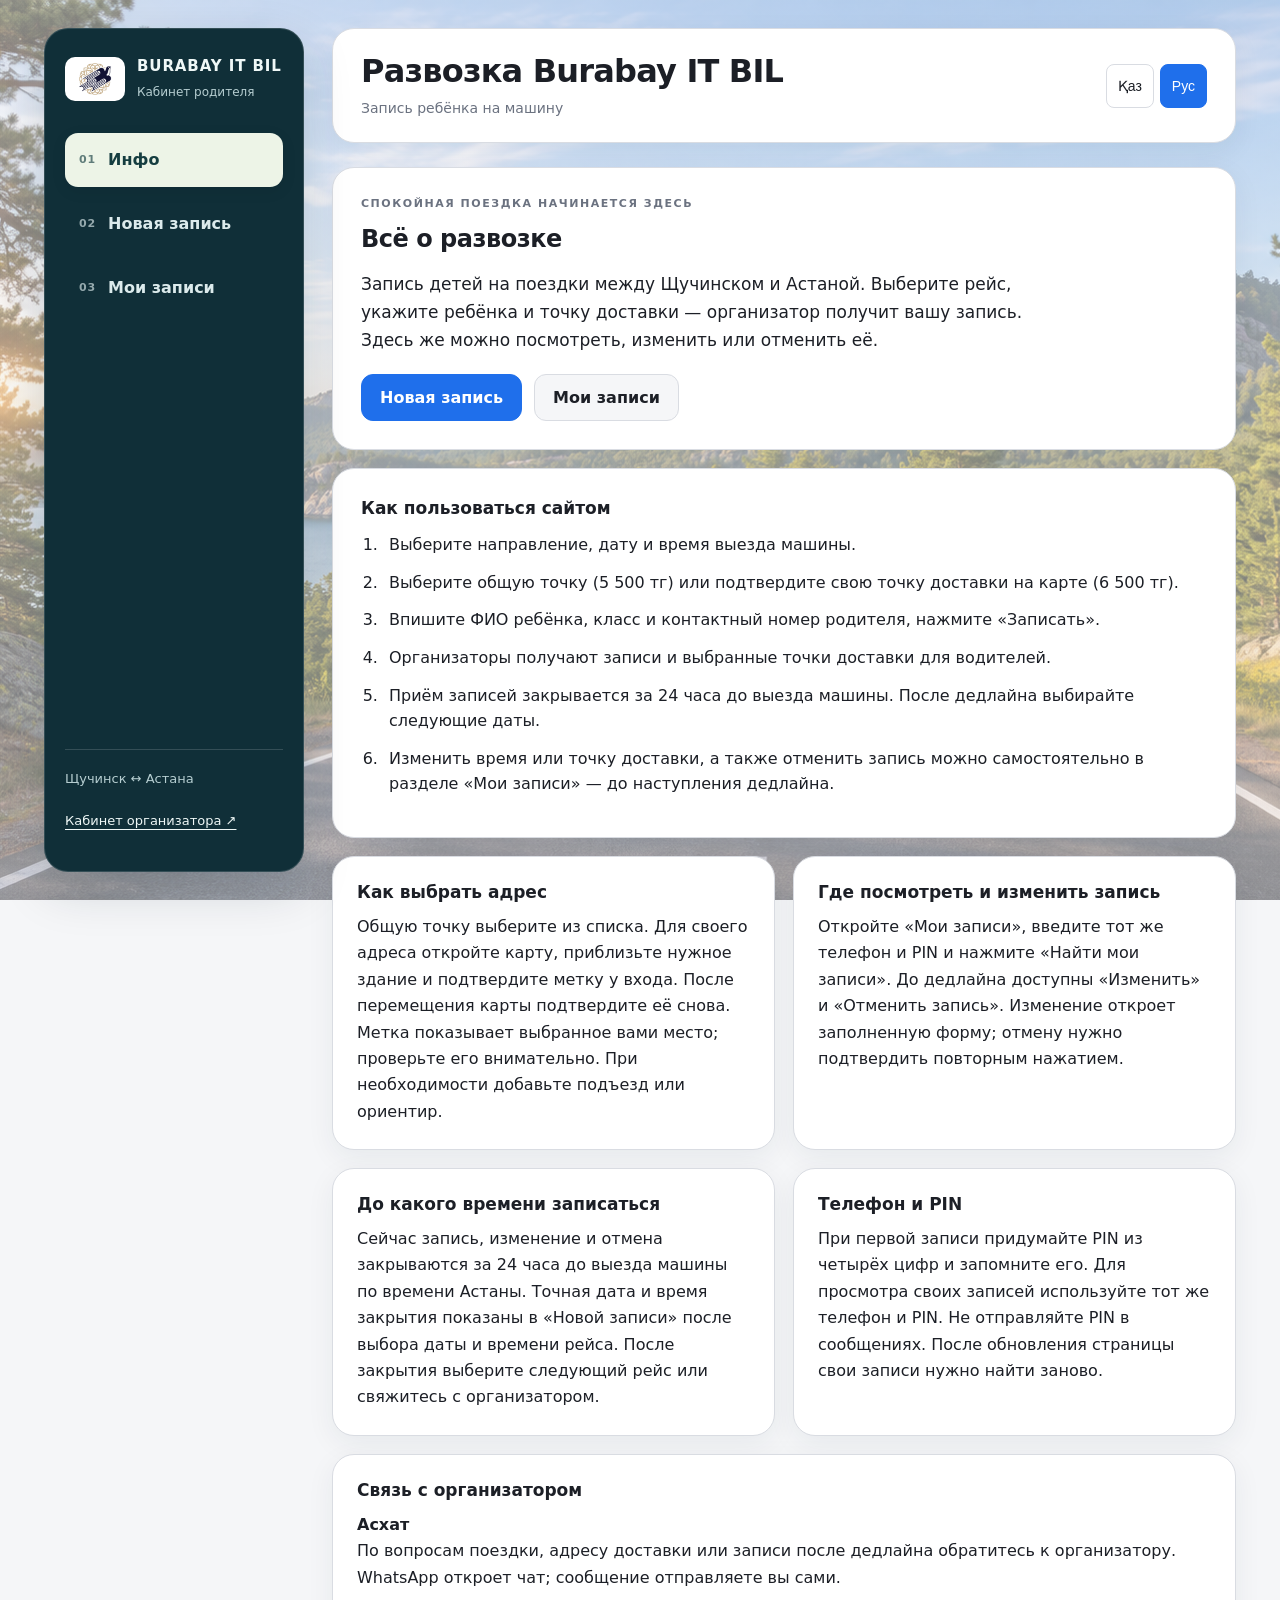
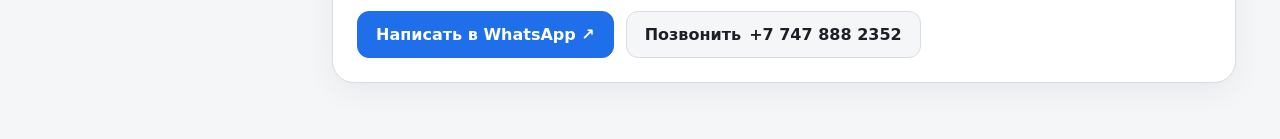
==== commit e2c9f13e: "Добавить управление точками и временем выезда" ====
--- a/public/index.html
+++ b/public/index.html
@@ -32,9 +32,9 @@
 .top{padding:16px;background:var(--c);border:1px solid var(--b);border-radius:12px;margin-bottom:16px}
 main>p{padding:12px 16px;background:var(--c);border-radius:12px}
 main>p a{color:var(--a)}
-</style><link rel="stylesheet" href="location-picker.css"><link rel="stylesheet" href="parent-layout.css"><script src="parent-navigation.js" defer></script></head><body><div class="parent-shell">
+</style><link rel="stylesheet" href="location-picker.css"><link rel="stylesheet" href="parent-layout.css"><script src="parent-navigation.js" defer></script><script src="trip-catalog.js"></script></head><body><div class="parent-shell">
 <aside class="parent-sidebar" aria-label="Навигация родителя">
-  <div class="parent-brand"><span class="parent-brand-mark" aria-hidden="true">B</span><div><strong>BURABAY IT BIL</strong><small data-i="parentCabinet"></small></div></div>
+  <div class="parent-brand"><img class="parent-brand-mark" src="assets/bil.webp" alt="" width="60" height="44"><div><strong>BURABAY IT BIL</strong><small data-i="parentCabinet"></small></div></div>
   <nav class="parent-nav" aria-label="Разделы сайта">
     <a href="#info" data-parent-route="info" aria-controls="info"><span class="nav-number" aria-hidden="true">01</span><span data-i="navInfo"></span></a>
     <a href="#form" data-parent-route="form" aria-controls="form"><span class="nav-number" aria-hidden="true">02</span><span data-i="navNew"></span></a>
@@ -71,8 +71,11 @@
 <section class="card" id="form" data-parent-panel aria-labelledby="formTitle">
 <h2 id="formTitle" tabindex="-1"></h2>
 <p class="panel-description" data-i="formDescription"></p>
-<label data-i="lDir"></label>
-<div class="seg" id="dir"><button data-v="fri">Щучинск → Астана</button><button data-v="sun">Астана → Щучинск</button></div>
+<div class="row">
+<div><label for="from-city" data-i="lFromCity"></label><select id="from-city"><option value="shchuchinsk">Щучинск</option><option value="astana">Астана</option></select></div>
+<div><label for="to-city" data-i="lToCity"></label><select id="to-city"><option value="astana">Астана</option><option value="shchuchinsk">Щучинск</option></select></div>
+</div>
+<p id="catalog-status" class="m" role="status" aria-live="polite"></p><button type="button" id="catalog-refresh" class="sm" data-i="catalogRefresh"></button>
 <label for="date" data-i="lDate"></label><input id="date" type="date">
 <label for="time" data-i="lTime"></label><select id="time"></select>
 <p id="trip-deadline" class="parent-deadline" role="status" aria-live="polite"></p>
@@ -130,7 +133,7 @@
 const PRICE={own:6500,point:5500};
 const POINTS=["Точка 1","Точка 2"];
 const PTL={ru:["Точка 1","Точка 2"],kz:["1-нүкте","2-нүкте"]};
-const SLOTS={fri:{car:["14:00","16:00"]},sun:{car:["14:00","16:00"]}};
+let SLOTS={fri:{car:["14:00","16:00"]},sun:{car:["14:00","16:00"]}};
 const DIRS={fri:"Щучинск → Астана",sun:"Астана → Щучинск"};
 const TRN={car:"🚗 Машина"};
 const pad=n=>String(n).padStart(2,"0");
@@ -154,7 +157,7 @@
 }
 //PURE-END
 const L={
-ru:{parentCabinet:"Кабинет родителя",navInfo:"Инфо",navNew:"Новая запись",navMine:"Мои записи",organizerCabinet:"Кабинет организатора ↗",infoKicker:"Спокойная поездка начинается здесь",infoTitle:"Всё о развозке",infoPurpose:"Запись детей на поездки между Щучинском и Астаной. Выберите рейс, укажите ребёнка и точку доставки — организатор получит вашу запись. Здесь же можно посмотреть, изменить или отменить её.",infoAddressTitle:"Как выбрать адрес",infoAddress:"Общую точку выберите из списка. Для своего адреса откройте карту, приблизьте нужное здание и подтвердите метку у входа. После перемещения карты подтвердите её снова. Метка показывает выбранное вами место; проверьте его внимательно. При необходимости добавьте подъезд или ориентир.",infoMineTitle:"Где посмотреть и изменить запись",infoMine:"Откройте «Мои записи», введите тот же телефон и PIN и нажмите «Найти мои записи». До дедлайна доступны «Изменить» и «Отменить запись». Изменение откроет заполненную форму; отмену нужно подтвердить повторным нажатием.",infoDeadlineTitle:"До какого времени записаться",infoDeadline:"Сейчас запись, изменение и отмена закрываются за 24 часа до выезда машины по времени Астаны. Точная дата и время закрытия показаны в «Новой записи» после выбора даты и времени рейса. После закрытия выберите следующий рейс или свяжитесь с организатором.",infoPinTitle:"Телефон и PIN",infoPin:"При первой записи придумайте PIN из четырёх цифр и запомните его. Для просмотра своих записей используйте тот же телефон и PIN. Не отправляйте PIN в сообщениях. После обновления страницы свои записи нужно найти заново.",infoContactTitle:"Связь с организатором",infoContact:"По вопросам поездки, адресу доставки или записи после дедлайна обратитесь к организатору. WhatsApp откроет чат; сообщение отправляете вы сами.",contactWhatsApp:"Написать в WhatsApp ↗",contactCall:"Позвонить",formDescription:"Выберите поездку, укажите точку доставки и данные ребёнка. Для просмотра и изменения записи понадобится указанный телефон и PIN.",mineDescription:"Найдите записи по телефону родителя и PIN, которые использовали при оформлении. Доступные изменения и отмена показаны рядом с каждой записью.",deadlineUntil:"Записаться, изменить или отменить до: ",deadlineZone:" (время Астаны)",deadlineSelect:"Выберите дату и время — здесь появится срок записи.",deadlineClosed:"Приём изменений закрыт. Дедлайн: ",locationHint:"Выберите здание на карте. Подтвердите метку у нужного входа; улицу вручную вводить не требуется.",locationLoad:"Открыть / обновить карту",locationIn:"Масштаб +",locationOut:"Масштаб −",locationWest:"Запад",locationEast:"Восток",locationNorth:"Север",locationSouth:"Юг",locationConfirm:"Подтвердить метку у здания",locationKeyboard:"Можно нажать на здание, перетащить карту или двигать её стрелками клавиатуры. + и − меняют масштаб. Красный крест — будущая точка доставки.",locationNote:"Подъезд или ориентир (необязательно)",eLocation:"Приблизьте здание на карте и подтвердите метку.",archive:"Архивная запись: изменения закрыты",lPin:"PIN-код (4 цифры)",pinHint:"Придумайте и запомните его: он нужен, чтобы изменить или отменить запись",find:"Найти мои записи",phPin:"••••",eAuth:"Введите телефон и PIN-код",ePin:"PIN-код должен состоять из 4 цифр",ePinWrong:"Неверный PIN-код",eLocked:"Слишком много неверных попыток. Повторите через 15 минут",none:"Записей не найдено",eNet:"Нет связи с сервером. Повторите позже",sub:"Запись ребёнка на машину",introH:"Как пользоваться сайтом",
+ru:{lFromCity:"Откуда",lToCity:"Куда",catalogRefresh:"Обновить точки и время",catalogLoading:"Загружаем точки и время…",catalogReady:"Варианты обновлены.",catalogError:"Не удалось загрузить варианты. Повторите обновление; если ошибка остаётся, сообщите организатору о миграции 0005.",eCities:"Выберите два разных города.",ownAstana:"Свой адрес по метке доступен только в Астане. Для Щучинска выберите общую точку.",parentCabinet:"Кабинет родителя",navInfo:"Инфо",navNew:"Новая запись",navMine:"Мои записи",organizerCabinet:"Кабинет организатора ↗",infoKicker:"Спокойная поездка начинается здесь",infoTitle:"Всё о развозке",infoPurpose:"Запись детей на поездки между Щучинском и Астаной. Выберите рейс, укажите ребёнка и точку доставки — организатор получит вашу запись. Здесь же можно посмотреть, изменить или отменить её.",infoAddressTitle:"Как выбрать адрес",infoAddress:"Общую точку выберите из списка. Для своего адреса откройте карту, приблизьте нужное здание и подтвердите метку у входа. После перемещения карты подтвердите её снова. Метка показывает выбранное вами место; проверьте его внимательно. При необходимости добавьте подъезд или ориентир.",infoMineTitle:"Где посмотреть и изменить запись",infoMine:"Откройте «Мои записи», введите тот же телефон и PIN и нажмите «Найти мои записи». До дедлайна доступны «Изменить» и «Отменить запись». Изменение откроет заполненную форму; отмену нужно подтвердить повторным нажатием.",infoDeadlineTitle:"До какого времени записаться",infoDeadline:"Сейчас запись, изменение и отмена закрываются за 24 часа до выезда машины по времени Астаны. Точная дата и время закрытия показаны в «Новой записи» после выбора даты и времени рейса. После закрытия выберите следующий рейс или свяжитесь с организатором.",infoPinTitle:"Телефон и PIN",infoPin:"При первой записи придумайте PIN из четырёх цифр и запомните его. Для просмотра своих записей используйте тот же телефон и PIN. Не отправляйте PIN в сообщениях. После обновления страницы свои записи нужно найти заново.",infoContactTitle:"Связь с организатором",infoContact:"По вопросам поездки, адресу доставки или записи после дедлайна обратитесь к организатору. WhatsApp откроет чат; сообщение отправляете вы сами.",contactWhatsApp:"Написать в WhatsApp ↗",contactCall:"Позвонить",formDescription:"Выберите поездку, укажите точку доставки и данные ребёнка. Для просмотра и изменения записи понадобится указанный телефон и PIN.",mineDescription:"Найдите записи по телефону родителя и PIN, которые использовали при оформлении. Доступные изменения и отмена показаны рядом с каждой записью.",deadlineUntil:"Записаться, изменить или отменить до: ",deadlineZone:" (время Астаны)",deadlineSelect:"Выберите дату и время — здесь появится срок записи.",deadlineClosed:"Приём изменений закрыт. Дедлайн: ",locationHint:"Выберите здание на карте. Подтвердите метку у нужного входа; улицу вручную вводить не требуется.",locationLoad:"Открыть / обновить карту",locationIn:"Масштаб +",locationOut:"Масштаб −",locationWest:"Запад",locationEast:"Восток",locationNorth:"Север",locationSouth:"Юг",locationConfirm:"Подтвердить метку у здания",locationKeyboard:"Можно нажать на здание, перетащить карту или двигать её стрелками клавиатуры. + и − меняют масштаб. Красный крест — будущая точка доставки.",locationNote:"Подъезд или ориентир (необязательно)",eLocation:"Приблизьте здание на карте и подтвердите метку.",archive:"Архивная запись: изменения закрыты",lPin:"PIN-код (4 цифры)",pinHint:"Придумайте и запомните его: он нужен, чтобы изменить или отменить запись",find:"Найти мои записи",phPin:"••••",eAuth:"Введите телефон и PIN-код",ePin:"PIN-код должен состоять из 4 цифр",ePinWrong:"Неверный PIN-код",eLocked:"Слишком много неверных попыток. Повторите через 15 минут",none:"Записей не найдено",eNet:"Нет связи с сервером. Повторите позже",sub:"Запись ребёнка на машину",introH:"Как пользоваться сайтом",
 i1:"Выберите направление, дату и время выезда машины.",
 i2:"Выберите общую точку ({p1} тг) или подтвердите свою точку доставки на карте ({p2} тг).",
 i3:"Впишите ФИО ребёнка, класс и контактный номер родителя, нажмите «Записать».",
@@ -171,7 +174,7 @@
 eExp:"Срок изменения этой записи истёк",eSave:"Не удалось сохранить: ",done:"Готово! ",changed:"Запись изменена: ",at:" в ",
 mineH:"Мои записи",mineNote:"Изменить или отменить запись можно до её дедлайна. После дедлайна список уже сформирован — обратитесь к организатору.",
 edit:"Изменить",cancel:"Отменить запись",sure:"Точно отменить?",locked:"🔒 Приём изменений закрыт (дедлайн ",title:"Развозка Burabay IT BIL"},
-kz:{parentCabinet:"Ата-ана кабинеті",navInfo:"Ақпарат",navNew:"Жаңа жазба",navMine:"Менің жазбаларым",organizerCabinet:"Ұйымдастырушы кабинеті ↗",infoKicker:"Жайлы сапар осы жерден басталады",infoTitle:"Тасымалдау туралы",infoPurpose:"Балаларды Щучинск пен Астана арасындағы сапарларға жазу. Рейсті таңдап, баланың деректерін және жеткізу нүктесін көрсетіңіз — ұйымдастырушы жазбаны алады. Жазбаны осы жерден көруге, өзгертуге немесе болдырмауға болады.",infoAddressTitle:"Мекенжайды қалай таңдау керек",infoAddress:"Ортақ нүктені тізімнен таңдаңыз. Өз мекенжайыңыз үшін картаны ашып, ғимаратты жақындатыңыз және кіреберістегі белгіні растаңыз. Картаны жылжытқаннан кейін белгіні қайта растаңыз. Белгі сіз таңдаған орынды көрсетеді; мұқият тексеріңіз. Қажет болса, кіреберіс не бағдар қосыңыз.",infoMineTitle:"Жазбаны көру және өзгерту",infoMine:"«Менің жазбаларым» бөлімінде бұрынғы телефон мен PIN-ді енгізіп, «Жазбаларымды табу» түймесін басыңыз. Мерзімге дейін өзгерту және болдырмау қолжетімді. Өзгерту толтырылған нысанды ашады; болдырмау үшін түймені қайта басып растау қажет.",infoDeadlineTitle:"Қай уақытқа дейін жазылуға болады",infoDeadline:"Қазір жазылу, өзгерту және болдырмау көліктің жүруіне 24 сағат қалғанда Астана уақытымен жабылады. Нақты мерзім «Жаңа жазба» бөлімінде рейстің күні мен уақытын таңдағаннан кейін көрсетіледі. Мерзім өткен соң келесі рейсті таңдаңыз немесе ұйымдастырушыға хабарласыңыз.",infoPinTitle:"Телефон және PIN",infoPin:"Алғашқы жазбада төрт саннан тұратын PIN ойлап тауып, есте сақтаңыз. Жазбаларды көру үшін сол телефон мен PIN-ді қолданыңыз. PIN-ді хабарламада жібермеңіз. Бет жаңарған соң жазбаларды қайта табу қажет.",infoContactTitle:"Ұйымдастырушымен байланыс",infoContact:"Сапар, жеткізу орны немесе мерзімнен кейінгі жазылу туралы ұйымдастырушыға хабарласыңыз. WhatsApp чатты ашады; хабарламаны өзіңіз жібересіз.",contactWhatsApp:"WhatsApp арқылы жазу ↗",contactCall:"Қоңырау шалу",formDescription:"Рейсті, жеткізу нүктесін және баланың деректерін көрсетіңіз. Жазбаны көру және өзгерту үшін осы телефон мен PIN қажет.",mineDescription:"Тіркеу кезінде қолданған ата-ананың телефоны мен PIN арқылы жазбаларды табыңыз. Әр жазбада қолжетімді өзгерістер мен болдырмау әрекеті көрсетіледі.",deadlineUntil:"Жазылу, өзгерту немесе болдырмау мерзімі: ",deadlineZone:" (Астана уақыты)",deadlineSelect:"Күн мен уақытты таңдаңыз — жазылу мерзімі осында көрсетіледі.",deadlineClosed:"Өзгерту мерзімі аяқталды. Мерзімі: ",locationHint:"Картадан ғимаратты таңдаңыз. Керекті кіреберістегі белгіні растаңыз; көшені қолмен жазу қажет емес.",locationLoad:"Картаны ашу / жаңарту",locationIn:"Масштаб +",locationOut:"Масштаб −",locationWest:"Батыс",locationEast:"Шығыс",locationNorth:"Солтүстік",locationSouth:"Оңтүстік",locationConfirm:"Ғимарат жанындағы белгіні растау",locationKeyboard:"Ғимаратты басыңыз, картаны жылжытыңыз немесе пернетақта бағыттауыштарын қолданыңыз. + және − масштабты өзгертеді. Қызыл белгі — жеткізу нүктесі.",locationNote:"Кіреберіс не бағдар (міндетті емес)",eLocation:"Картадағы ғимаратты жақындатып, белгіні растаңыз.",archive:"Мұрағаттағы жазба: өзгерту жабық",lPin:"PIN-код (4 сан)",pinHint:"Ойлап тауып, есте сақтаңыз: жазбаны өзгерту немесе болдырмау үшін қажет",find:"Жазбаларымды табу",phPin:"••••",eAuth:"Телефон мен PIN-кодты енгізіңіз",ePin:"PIN-код 4 саннан тұруы керек",ePinWrong:"PIN-код қате",eLocked:"Қате әрекет тым көп. 15 минуттан кейін қайталаңыз",none:"Жазбалар табылмады",eNet:"Серверге қосылу мүмкін болмады. Кейінірек қайталаңыз",sub:"Баланы көлікке жазу",introH:"Сайтты қалай пайдалану керек",
+kz:{lFromCity:"Қайдан",lToCity:"Қайда",catalogRefresh:"Нүктелер мен уақытты жаңарту",catalogLoading:"Нүктелер мен уақыт жүктелуде…",catalogReady:"Нұсқалар жаңартылды.",catalogError:"Нұсқалар жүктелмеді. Қайта жаңартыңыз; қате қайталанса, ұйымдастырушыға 0005 миграциясы туралы хабарлаңыз.",eCities:"Екі түрлі қаланы таңдаңыз.",ownAstana:"Картадағы өз мекенжайы тек Астанада қолжетімді. Щучинск үшін ортақ нүктені таңдаңыз.",parentCabinet:"Ата-ана кабинеті",navInfo:"Ақпарат",navNew:"Жаңа жазба",navMine:"Менің жазбаларым",organizerCabinet:"Ұйымдастырушы кабинеті ↗",infoKicker:"Жайлы сапар осы жерден басталады",infoTitle:"Тасымалдау туралы",infoPurpose:"Балаларды Щучинск пен Астана арасындағы сапарларға жазу. Рейсті таңдап, баланың деректерін және жеткізу нүктесін көрсетіңіз — ұйымдастырушы жазбаны алады. Жазбаны осы жерден көруге, өзгертуге немесе болдырмауға болады.",infoAddressTitle:"Мекенжайды қалай таңдау керек",infoAddress:"Ортақ нүктені тізімнен таңдаңыз. Өз мекенжайыңыз үшін картаны ашып, ғимаратты жақындатыңыз және кіреберістегі белгіні растаңыз. Картаны жылжытқаннан кейін белгіні қайта растаңыз. Белгі сіз таңдаған орынды көрсетеді; мұқият тексеріңіз. Қажет болса, кіреберіс не бағдар қосыңыз.",infoMineTitle:"Жазбаны көру және өзгерту",infoMine:"«Менің жазбаларым» бөлімінде бұрынғы телефон мен PIN-ді енгізіп, «Жазбаларымды табу» түймесін басыңыз. Мерзімге дейін өзгерту және болдырмау қолжетімді. Өзгерту толтырылған нысанды ашады; болдырмау үшін түймені қайта басып растау қажет.",infoDeadlineTitle:"Қай уақытқа дейін жазылуға болады",infoDeadline:"Қазір жазылу, өзгерту және болдырмау көліктің жүруіне 24 сағат қалғанда Астана уақытымен жабылады. Нақты мерзім «Жаңа жазба» бөлімінде рейстің күні мен уақытын таңдағаннан кейін көрсетіледі. Мерзім өткен соң келесі рейсті таңдаңыз немесе ұйымдастырушыға хабарласыңыз.",infoPinTitle:"Телефон және PIN",infoPin:"Алғашқы жазбада төрт саннан тұратын PIN ойлап тауып, есте сақтаңыз. Жазбаларды көру үшін сол телефон мен PIN-ді қолданыңыз. PIN-ді хабарламада жібермеңіз. Бет жаңарған соң жазбаларды қайта табу қажет.",infoContactTitle:"Ұйымдастырушымен байланыс",infoContact:"Сапар, жеткізу орны немесе мерзімнен кейінгі жазылу туралы ұйымдастырушыға хабарласыңыз. WhatsApp чатты ашады; хабарламаны өзіңіз жібересіз.",contactWhatsApp:"WhatsApp арқылы жазу ↗",contactCall:"Қоңырау шалу",formDescription:"Рейсті, жеткізу нүктесін және баланың деректерін көрсетіңіз. Жазбаны көру және өзгерту үшін осы телефон мен PIN қажет.",mineDescription:"Тіркеу кезінде қолданған ата-ананың телефоны мен PIN арқылы жазбаларды табыңыз. Әр жазбада қолжетімді өзгерістер мен болдырмау әрекеті көрсетіледі.",deadlineUntil:"Жазылу, өзгерту немесе болдырмау мерзімі: ",deadlineZone:" (Астана уақыты)",deadlineSelect:"Күн мен уақытты таңдаңыз — жазылу мерзімі осында көрсетіледі.",deadlineClosed:"Өзгерту мерзімі аяқталды. Мерзімі: ",locationHint:"Картадан ғимаратты таңдаңыз. Керекті кіреберістегі белгіні растаңыз; көшені қолмен жазу қажет емес.",locationLoad:"Картаны ашу / жаңарту",locationIn:"Масштаб +",locationOut:"Масштаб −",locationWest:"Батыс",locationEast:"Шығыс",locationNorth:"Солтүстік",locationSouth:"Оңтүстік",locationConfirm:"Ғимарат жанындағы белгіні растау",locationKeyboard:"Ғимаратты басыңыз, картаны жылжытыңыз немесе пернетақта бағыттауыштарын қолданыңыз. + және − масштабты өзгертеді. Қызыл белгі — жеткізу нүктесі.",locationNote:"Кіреберіс не бағдар (міндетті емес)",eLocation:"Картадағы ғимаратты жақындатып, белгіні растаңыз.",archive:"Мұрағаттағы жазба: өзгерту жабық",lPin:"PIN-код (4 сан)",pinHint:"Ойлап тауып, есте сақтаңыз: жазбаны өзгерту немесе болдырмау үшін қажет",find:"Жазбаларымды табу",phPin:"••••",eAuth:"Телефон мен PIN-кодты енгізіңіз",ePin:"PIN-код 4 саннан тұруы керек",ePinWrong:"PIN-код қате",eLocked:"Қате әрекет тым көп. 15 минуттан кейін қайталаңыз",none:"Жазбалар табылмады",eNet:"Серверге қосылу мүмкін болмады. Кейінірек қайталаңыз",sub:"Баланы көлікке жазу",introH:"Сайтты қалай пайдалану керек",
 i1:"Бағытты, күнді және көліктің жүру уақытын таңдаңыз.",
 i2:"Ортақ нүктені ({p1} тг) немесе картада жеткізу орнын ({p2} тг) таңдаңыз.",
 i3:"Баланың аты-жөнін, сыныбын және ата-ананың байланыс нөмірін жазып, «Жазылу» түймесін басыңыз.",
@@ -194,6 +197,22 @@
 const t=k=>L[lang][k];
 const $=id=>document.getElementById(id);
 const st={dir:"fri",tr:"car"};
+let CATALOG_POINTS=[],catalogLoaded=false,catalogBusy=false,saving=false;
+const toCity=()=>st.dir==="fri"?"astana":"shchuchinsk";
+function fillPoints(){
+ const sel=$("pt"),cur=sel.value;sel.innerHTML="";
+ CATALOG_POINTS.filter(p=>p.city===toCity()).forEach(p=>sel.add(new Option(p.address,p.id)));
+ if(catalogLoaded&&toCity()==="astana")sel.add(new Option(t("own"),"own"));
+ if([...sel.options].some(o=>o.value===cur))sel.value=cur;
+ price();
+}
+async function loadCatalog(){
+ if(catalogBusy||saving)return;catalogBusy=true;catalogLoaded=false;$("send").disabled=true;$("catalog-refresh").disabled=true;$("catalog-status").textContent=t("catalogLoading");
+ try{const data=RazvozkaTripCatalog.parse(await rpc("trip_catalog",{}));CATALOG_POINTS=data.points;SLOTS=data.slots;catalogLoaded=true;fillPoints();fillDates();$("catalog-status").textContent=t("catalogReady");}
+ catch(e){$("catalog-status").textContent=t("catalogError");}
+ finally{catalogBusy=false;$("send").disabled=!catalogLoaded;$("catalog-refresh").disabled=false;}
+}
+
 const ptName=a=>{const i=POINTS.indexOf(a);return i>=0?PTL[lang][i]:a};
 const trL=k=>t(k);
 const dirLbl={fri:"Щучинск → Астана",sun:"Астана → Щучинск"};
@@ -205,9 +224,8 @@
     s=s.replace("{p1}",PRICE.point.toLocaleString("ru-RU")).replace("{p2}",PRICE.own.toLocaleString("ru-RU"));e.textContent=s});
   document.querySelectorAll("[data-ph]").forEach(e=>e.placeholder=t(e.dataset.ph));
   document.querySelectorAll("#lang button").forEach(b=>b.classList.toggle("on",b.dataset.v===lang));
-  const cur=$("pt").value;$("pt").innerHTML="";
-  POINTS.forEach((p,i)=>$("pt").add(new Option(t("ptPre")+PTL[lang][i],p)));$("pt").add(new Option(t("own"),"own"));
-  if(cur)$("pt").value=cur;
+  fillPoints();
+  $("catalog-status").textContent=t(catalogBusy?"catalogLoading":catalogLoaded?"catalogReady":"catalogError");
   $("formTitle").textContent=t(EDIT?"editRec":"newRec");$("send").textContent=t(EDIT?"saveEdit":"save");
   locationPicker.language();price();fillTimes();renderMine();
 }
@@ -237,13 +255,20 @@
 }
 function showParentPage(id){if(window.RazvozkaParentNavigation)window.RazvozkaParentNavigation.show(id)}
 function mark(){
-  document.querySelectorAll("#dir button").forEach(b=>{b.classList.toggle("on",st[b.parentNode.id]===b.dataset.v)});
+ $("from-city").value=st.dir==="fri"?"shchuchinsk":"astana";$("to-city").value=toCity();
+ for(const o of $("to-city").options)o.disabled=o.value===$("from-city").value;
 }
 function price(){
   const own=$("pt").value==="own";$("ownBox").hidden=!own;
   $("price").textContent=t("cost")+(own?PRICE.own:PRICE.point).toLocaleString("ru-RU")+t("tg");
 }
-["dir"].forEach(id=>{$(id).onclick=e=>{const b=e.target.closest("button");if(!b)return;st[id]=b.dataset.v;mark();fillDates()}});
+$("from-city").onchange=()=>{
+ if($("from-city").value===$("to-city").value)$("to-city").value=$("from-city").value==="astana"?"shchuchinsk":"astana";
+ changeCities();
+};
+$("to-city").onchange=changeCities;
+function changeCities(){try{st.dir=RazvozkaTripCatalog.direction($("from-city").value,$("to-city").value);mark();fillPoints();fillDates();}catch(e){msg(t("eCities"),"err");}}
+$("catalog-refresh").onclick=loadCatalog;
 $("pt").onchange=price;$("date").onchange=fillTimes;$("time").onchange=renderSelectedDeadline;
 //MASK-START
 function maskPhone(v){
@@ -269,32 +294,36 @@
   if(j&&j.error)throw new Error(j.error);
   return j;
 }
-const ERR={bad_pin:"ePin",pin_wrong:"ePinWrong",locked:"eLocked",closed:"eClosed",locked_rec:"eExp",addr:"eAddr",car_only:"archive",bad_location:"eLocation",bad_data:"eName",bad_phone:"ePhone",net:"eNet"};
+const ERR={bad_cities:"eCities",bad_pin:"ePin",pin_wrong:"ePinWrong",locked:"eLocked",closed:"eClosed",locked_rec:"eExp",addr:"eAddr",car_only:"archive",bad_location:"eLocation",bad_data:"eName",bad_phone:"ePhone",net:"eNet"};
 const errText=e=>ERR[e.message]?t(ERR[e.message]):t("eSave")+e.message;
 const digits=v=>String(v).replace(/\D/g,"");
 const msg=(s,c)=>{$("msg").innerHTML="";const d=document.createElement("div");d.className=c;d.textContent=s;$("msg").append(d);$("parent-feedback").hidden=c!=="ok"||!s;$("parent-feedback").textContent=c==="ok"?s:""};
 $("mPhone").oninput=e=>{e.target.value=maskPhone(e.target.value)};
 $("send").onclick=async()=>{
+ if(saving||catalogBusy)return;
+ if(!catalogLoaded)return msg(t("catalogError"),"err");
+ try{st.dir=RazvozkaTripCatalog.direction($("from-city").value,$("to-city").value);}catch(e){return msg(t("eCities"),"err");}
   const name=$("name").value.trim().replace(/\s+/g," "),phone=$("phone").value.trim(),pin=$("pin").value,date=$("date").value,time=$("time").value;
   if(name.split(" ").length<2)return msg(t("eName"),"err");
   if(digits(phone).length!==10)return msg(t("ePhone"),"err");
   if(!/^\d{4}$/.test(pin))return msg(t("ePin"),"err");
   if(!date||!time||!open(date,time))return msg(t("eClosed"),"err");
-  let addr="",pr=0,delivery_lat=null,delivery_lon=null,delivery_note="";
+  let point_id=null,addr="",pr=0,delivery_lat=null,delivery_lon=null,delivery_note="";
   if($("pt").value==="own"){
+    if(toCity()!=="astana")return msg(t("ownAstana"),"err");
     const point=locationPicker.value();if(!point)return msg(t("eLocation"),"err");
     delivery_lat=point.lat;delivery_lon=point.lon;delivery_note=$("delivery-note").value.trim();pr=PRICE.own;
-  }else{addr=$("pt").value;pr=PRICE.point}
+  }else{const point=CATALOG_POINTS.find(p=>p.id===$("pt").value&&p.city===toCity());if(!point)return msg(t("eAddr"),"err");point_id=point.id;addr=point.address;pr=PRICE.point}
   if(EDIT&&Date.now()>=deadline(EDIT.date,EDIT.tr,EDIT.dir,EDIT.time).getTime())return msg(t("eExp"),"err");
   const editing=!!EDIT;
-  $("send").disabled=true;
+  saving=true;$("send").disabled=true;
   try{
-    await rpc("upsert_signup",{p_id:editing?EDIT.id:null,p_phone:digits(phone),p_pin:pin,p_data:{dir:st.dir,tr:st.tr,date,time,name,cls:$("num").value+$("let").value,addr,delivery_lat,delivery_lon,delivery_note}});
+    await rpc("upsert_signup",{p_id:editing?EDIT.id:null,p_phone:digits(phone),p_pin:pin,p_data:{from_city:$("from-city").value,to_city:$("to-city").value,point_id,dir:st.dir,tr:st.tr,date,time,name,cls:$("num").value+$("let").value,addr,delivery_lat,delivery_lon,delivery_note}});
     msg(t(editing?"changed":"done")+name+", "+fmt(date)+t("at")+time+", "+trL(st.tr)+(pr?", "+pr+t("tg"):""),"ok");
     if(editing)exitEdit();
     $("name").value="";$("mPhone").value=maskPhone(phone);$("mPin").value=pin;await loadMine();showParentPage("mine");
   }catch(e){msg(errText(e),"err");showParentPage("form")}
-  $("send").disabled=false;
+  saving=false;$("send").disabled=!catalogLoaded;
 };
 async function loadMine(){
   const p=digits($("mPhone").value),pin=$("mPin").value;
@@ -306,10 +335,11 @@
 function exitEdit(){EDIT=null;$("formTitle").textContent=t("newRec");$("send").textContent=t("save");$("cancelEdit").hidden=true;$("name").value="";locationPicker.set(null);$("delivery-note").value=""}
 $("cancelEdit").onclick=()=>{exitEdit();msg("","")};
 function startEdit(r){
+  if(!catalogLoaded){showParentPage("form");msg(t("catalogError"),"err");return;}
   showParentPage("form");
   EDIT=r;st.dir=r.dir;st.tr="car";mark();fillDates();
   $("date").value=r.date;fillTimes();$("time").value=r.time;
-  const own=!POINTS.includes(r.addr);$("pt").value=own?"own":r.addr;locationPicker.set(own?{lat:r.delivery_lat,lon:r.delivery_lon}:null);$("delivery-note").value=r.delivery_note||"";price();
+  fillPoints();const point=CATALOG_POINTS.find(p=>p.city===toCity()&&(r.point_id?p.id===r.point_id:p.address===r.addr));const own=!point;$("pt").value=own?"own":point.id;locationPicker.set(own?{lat:r.delivery_lat,lon:r.delivery_lon}:null);$("delivery-note").value=r.delivery_note||"";price();
   $("name").value=r.name;$("num").value=r.cls.slice(0,-1);$("let").value=r.cls.slice(-1);
   $("phone").value=maskPhone(AUTH.phone);$("pin").value=AUTH.pin;
   $("formTitle").textContent=t("editRec");$("send").textContent=t("saveEdit");$("cancelEdit").hidden=false;msg("","");
@@ -340,4 +370,5 @@
 }
 const locationPicker=RazvozkaLocation.mount(document,()=>lang,CFG);
 mark();applyLang();fillDates();
+const catalogReady=loadCatalog();
 </script></body></html>
--- a/public/parent-layout.css
+++ b/public/parent-layout.css
@@ -3,7 +3,7 @@
 .parent-shell main{min-width:0;max-width:none;margin:0;padding:0}
 .parent-sidebar{position:sticky;top:28px;display:flex;flex-direction:column;gap:32px;min-height:calc(100vh - 56px);padding:28px 20px;border:1px solid #ffffff26;border-radius:24px;background:#102f38;color:#eff8f7;box-shadow:0 18px 48px #0a23302b}
 .parent-brand{display:flex;align-items:center;gap:12px}
-.parent-brand-mark{display:grid;place-items:center;flex:none;width:44px;height:44px;border:1px solid #7da5a7;border-radius:14px;color:#e7f2dd;font:bold 24px Georgia,serif}
+.parent-brand-mark{display:block;flex:none;width:60px;height:44px;object-fit:contain;background:#fff;border-radius:10px;padding:3px}
 .parent-brand strong{display:block;font-size:15px;letter-spacing:.06em;line-height:1.3}
 .parent-brand small{display:block;margin-top:6px;color:#b6ced1;font-size:12px;line-height:1.5}
 .parent-nav{display:flex;flex-direction:column;gap:10px}
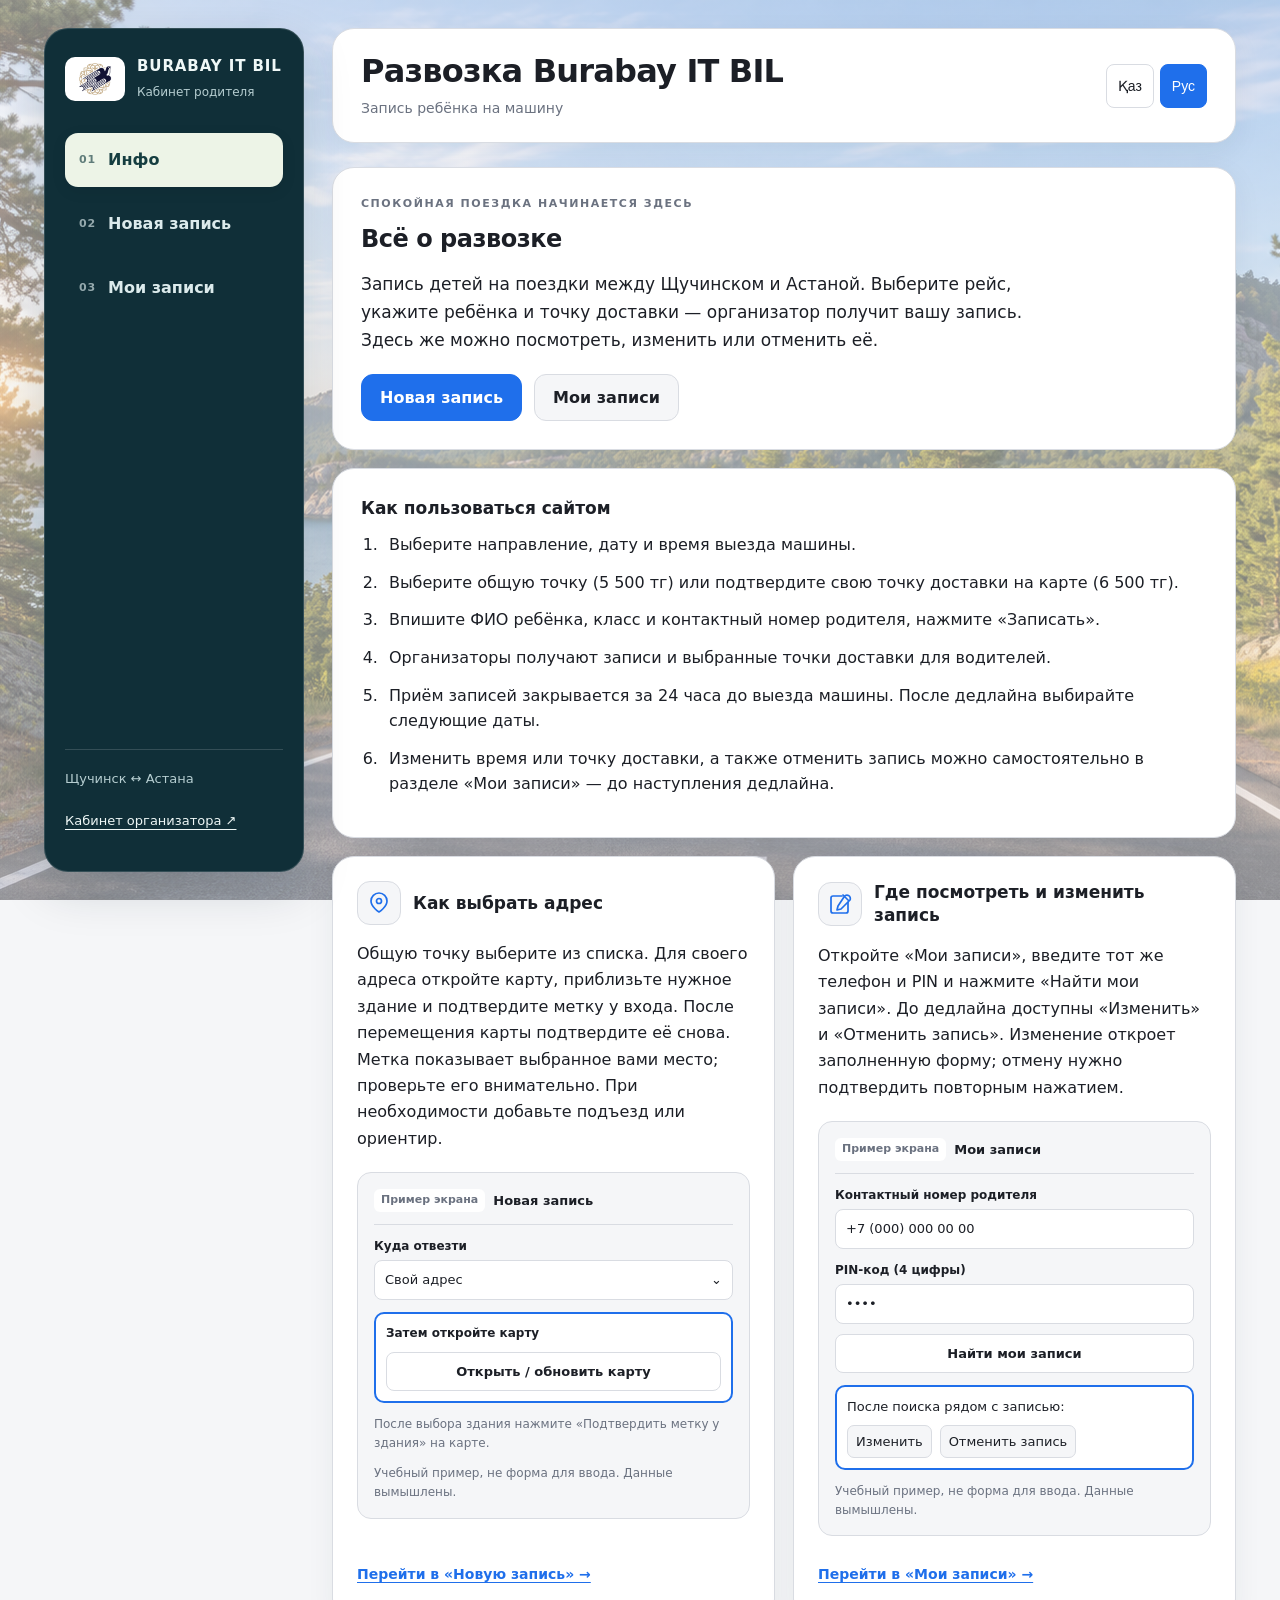
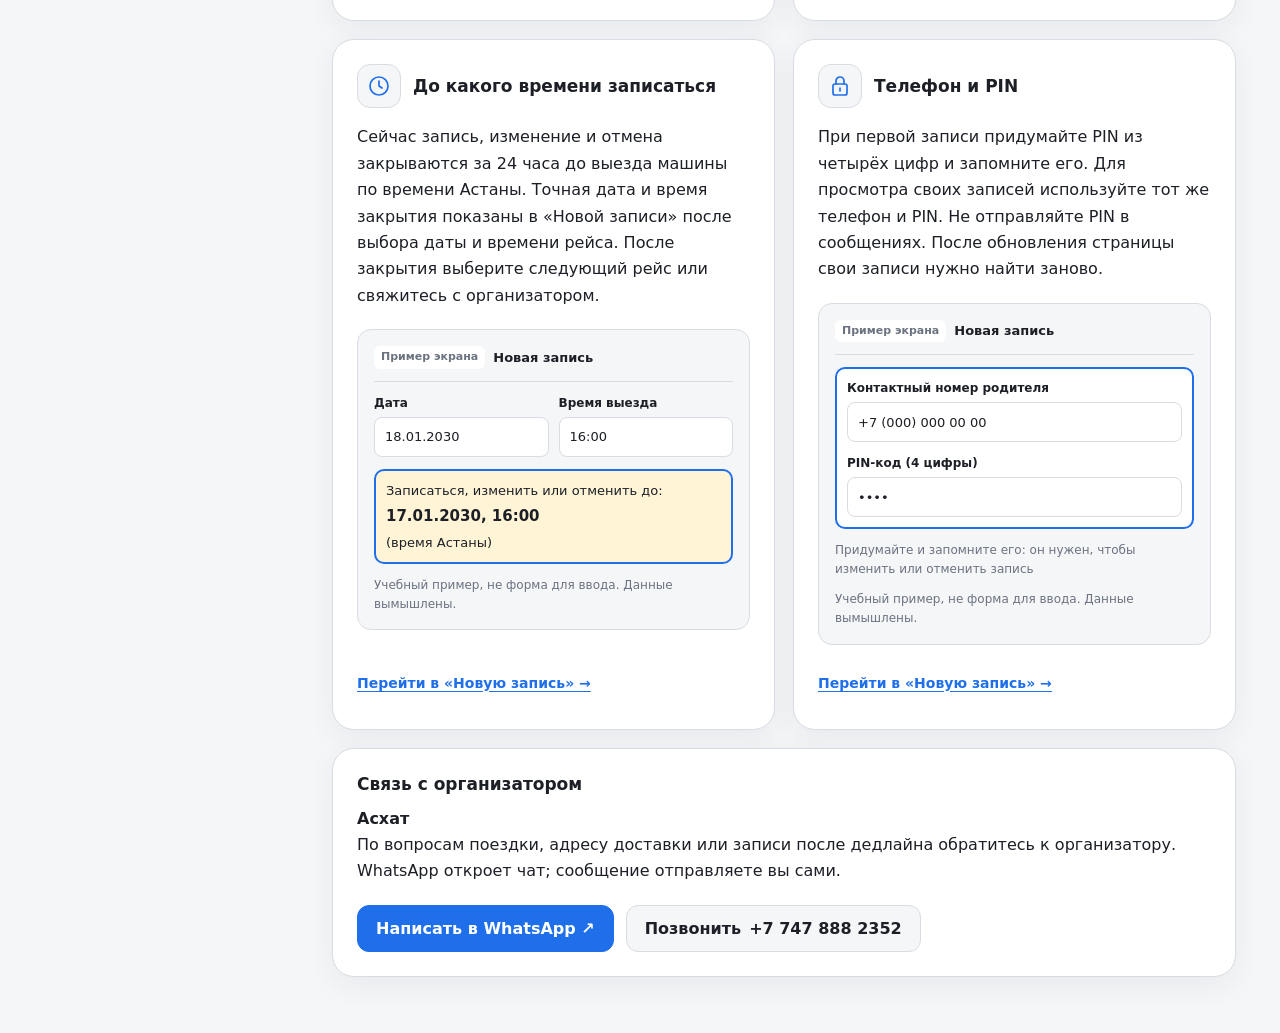
==== commit 17c74f7c: "Добавить наглядные подсказки в раздел Инфо" ====
--- a/public/index.html
+++ b/public/index.html
@@ -58,10 +58,30 @@
   </div>
   <div class="card intro"><h3 data-i="introH"></h3><ol><li data-i="i1"></li><li data-i="i2"></li><li data-i="i3"></li><li data-i="i4"></li><li data-i="i5"></li><li data-i="i6"></li></ol></div>
   <div class="info-grid">
-    <article class="card"><h3 data-i="infoAddressTitle"></h3><p data-i="infoAddress"></p></article>
-    <article class="card"><h3 data-i="infoMineTitle"></h3><p data-i="infoMine"></p></article>
-    <article class="card"><h3 data-i="infoDeadlineTitle"></h3><p data-i="infoDeadline"></p></article>
-    <article class="card"><h3 data-i="infoPinTitle"></h3><p data-i="infoPin"></p></article>
+    <article class="card info-guide">
+      <div class="guide-heading"><span class="guide-icon" aria-hidden="true"><svg viewBox="0 0 24 24" width="24" height="24" fill="none" stroke="currentColor" stroke-width="1.7" stroke-linecap="round" stroke-linejoin="round"><path d="M20 10c0 6-8 11-8 11S4 16 4 10a8 8 0 1 1 16 0Z"/><circle cx="12" cy="10" r="2.5"/></svg></span><h3 data-i="infoAddressTitle"></h3></div>
+      <p data-i="infoAddress"></p>
+      <figure class="guide-example"><figcaption><span class="guide-example-badge" data-i="guideExample"></span><span data-i="navNew"></span></figcaption><div class="guide-label" data-i="lTo"></div><div class="guide-field"><span data-i="own"></span><span aria-hidden="true">⌄</span></div><div class="guide-highlight"><div class="guide-label" data-i="guideAddressStep"></div><span class="guide-faux-button" data-i="locationLoad"></span></div><p class="guide-example-note" data-i="guideAddressConfirm"></p><p class="guide-example-note" data-i="guideFictional"></p></figure>
+      <a class="guide-link" href="#form" data-parent-route="form" data-i="guideOpenForm"></a>
+    </article>
+    <article class="card info-guide">
+      <div class="guide-heading"><span class="guide-icon" aria-hidden="true"><svg viewBox="0 0 24 24" width="24" height="24" fill="none" stroke="currentColor" stroke-width="1.7" stroke-linecap="round" stroke-linejoin="round"><path d="M14 4H5a2 2 0 0 0-2 2v13a2 2 0 0 0 2 2h13a2 2 0 0 0 2-2v-9"/><path d="m15 3 6 6M10 14l-1 4 4-1L22 8a2.1 2.1 0 0 0-6-3Z"/></svg></span><h3 data-i="infoMineTitle"></h3></div>
+      <p data-i="infoMine"></p>
+      <figure class="guide-example"><figcaption><span class="guide-example-badge" data-i="guideExample"></span><span data-i="navMine"></span></figcaption><div class="guide-label" data-i="lPhone"></div><div class="guide-field">+7 (000) 000 00 00</div><div class="guide-label" data-i="lPin"></div><div class="guide-field"><span aria-hidden="true">••••</span><span class="guide-sr-only" data-i="guidePinMasked"></span></div><span class="guide-faux-button" data-i="find"></span><div class="guide-highlight"><span data-i="guideMineStep"></span><div class="guide-example-actions"><span data-i="edit"></span><span data-i="cancel"></span></div></div><p class="guide-example-note" data-i="guideFictional"></p></figure>
+      <a class="guide-link" href="#mine" data-parent-route="mine" data-i="guideOpenMine"></a>
+    </article>
+    <article class="card info-guide">
+      <div class="guide-heading"><span class="guide-icon" aria-hidden="true"><svg viewBox="0 0 24 24" width="24" height="24" fill="none" stroke="currentColor" stroke-width="1.7" stroke-linecap="round" stroke-linejoin="round"><circle cx="12" cy="12" r="9"/><path d="M12 7v5l3 2"/></svg></span><h3 data-i="infoDeadlineTitle"></h3></div>
+      <p data-i="infoDeadline"></p>
+      <figure class="guide-example"><figcaption><span class="guide-example-badge" data-i="guideExample"></span><span data-i="navNew"></span></figcaption><div class="guide-example-row"><div><div class="guide-label" data-i="lDate"></div><div class="guide-field">18.01.2030</div></div><div><div class="guide-label" data-i="lTime"></div><div class="guide-field">16:00</div></div></div><div class="guide-highlight guide-deadline"><span data-i="deadlineUntil"></span><strong>17.01.2030, 16:00</strong><span data-i="deadlineZone"></span></div><p class="guide-example-note" data-i="guideFictional"></p></figure>
+      <a class="guide-link" href="#form" data-parent-route="form" data-i="guideOpenForm"></a>
+    </article>
+    <article class="card info-guide">
+      <div class="guide-heading"><span class="guide-icon" aria-hidden="true"><svg viewBox="0 0 24 24" width="24" height="24" fill="none" stroke="currentColor" stroke-width="1.7" stroke-linecap="round" stroke-linejoin="round"><rect x="5" y="10" width="14" height="11" rx="2"/><path d="M8 10V7a4 4 0 0 1 8 0v3M12 14v3"/></svg></span><h3 data-i="infoPinTitle"></h3></div>
+      <p data-i="infoPin"></p>
+      <figure class="guide-example"><figcaption><span class="guide-example-badge" data-i="guideExample"></span><span data-i="navNew"></span></figcaption><div class="guide-highlight"><div class="guide-label" data-i="lPhone"></div><div class="guide-field">+7 (000) 000 00 00</div><div class="guide-label" data-i="lPin"></div><div class="guide-field"><span aria-hidden="true">••••</span><span class="guide-sr-only" data-i="guidePinMasked"></span></div></div><p class="guide-example-note" data-i="pinHint"></p><p class="guide-example-note" data-i="guideFictional"></p></figure>
+      <a class="guide-link" href="#form" data-parent-route="form" data-i="guideOpenForm"></a>
+    </article>
     <article class="card contact-card"><h3 data-i="infoContactTitle"></h3><p><strong>Асхат</strong></p><p data-i="infoContact"></p>
       <div class="info-actions"><a class="primary-link" href="https://wa.me/77478882352" target="_blank" rel="noopener" data-i="contactWhatsApp"></a><a href="tel:+77478882352"><span data-i="contactCall"></span><span>+7 747 888 2352</span></a></div>
     </article>
@@ -157,7 +177,7 @@
 }
 //PURE-END
 const L={
-ru:{lFromCity:"Откуда",lToCity:"Куда",catalogRefresh:"Обновить точки и время",catalogLoading:"Загружаем точки и время…",catalogReady:"Варианты обновлены.",catalogError:"Не удалось загрузить варианты. Повторите обновление; если ошибка остаётся, сообщите организатору о миграции 0005.",eCities:"Выберите два разных города.",ownAstana:"Свой адрес по метке доступен только в Астане. Для Щучинска выберите общую точку.",parentCabinet:"Кабинет родителя",navInfo:"Инфо",navNew:"Новая запись",navMine:"Мои записи",organizerCabinet:"Кабинет организатора ↗",infoKicker:"Спокойная поездка начинается здесь",infoTitle:"Всё о развозке",infoPurpose:"Запись детей на поездки между Щучинском и Астаной. Выберите рейс, укажите ребёнка и точку доставки — организатор получит вашу запись. Здесь же можно посмотреть, изменить или отменить её.",infoAddressTitle:"Как выбрать адрес",infoAddress:"Общую точку выберите из списка. Для своего адреса откройте карту, приблизьте нужное здание и подтвердите метку у входа. После перемещения карты подтвердите её снова. Метка показывает выбранное вами место; проверьте его внимательно. При необходимости добавьте подъезд или ориентир.",infoMineTitle:"Где посмотреть и изменить запись",infoMine:"Откройте «Мои записи», введите тот же телефон и PIN и нажмите «Найти мои записи». До дедлайна доступны «Изменить» и «Отменить запись». Изменение откроет заполненную форму; отмену нужно подтвердить повторным нажатием.",infoDeadlineTitle:"До какого времени записаться",infoDeadline:"Сейчас запись, изменение и отмена закрываются за 24 часа до выезда машины по времени Астаны. Точная дата и время закрытия показаны в «Новой записи» после выбора даты и времени рейса. После закрытия выберите следующий рейс или свяжитесь с организатором.",infoPinTitle:"Телефон и PIN",infoPin:"При первой записи придумайте PIN из четырёх цифр и запомните его. Для просмотра своих записей используйте тот же телефон и PIN. Не отправляйте PIN в сообщениях. После обновления страницы свои записи нужно найти заново.",infoContactTitle:"Связь с организатором",infoContact:"По вопросам поездки, адресу доставки или записи после дедлайна обратитесь к организатору. WhatsApp откроет чат; сообщение отправляете вы сами.",contactWhatsApp:"Написать в WhatsApp ↗",contactCall:"Позвонить",formDescription:"Выберите поездку, укажите точку доставки и данные ребёнка. Для просмотра и изменения записи понадобится указанный телефон и PIN.",mineDescription:"Найдите записи по телефону родителя и PIN, которые использовали при оформлении. Доступные изменения и отмена показаны рядом с каждой записью.",deadlineUntil:"Записаться, изменить или отменить до: ",deadlineZone:" (время Астаны)",deadlineSelect:"Выберите дату и время — здесь появится срок записи.",deadlineClosed:"Приём изменений закрыт. Дедлайн: ",locationHint:"Выберите здание на карте. Подтвердите метку у нужного входа; улицу вручную вводить не требуется.",locationLoad:"Открыть / обновить карту",locationIn:"Масштаб +",locationOut:"Масштаб −",locationWest:"Запад",locationEast:"Восток",locationNorth:"Север",locationSouth:"Юг",locationConfirm:"Подтвердить метку у здания",locationKeyboard:"Можно нажать на здание, перетащить карту или двигать её стрелками клавиатуры. + и − меняют масштаб. Красный крест — будущая точка доставки.",locationNote:"Подъезд или ориентир (необязательно)",eLocation:"Приблизьте здание на карте и подтвердите метку.",archive:"Архивная запись: изменения закрыты",lPin:"PIN-код (4 цифры)",pinHint:"Придумайте и запомните его: он нужен, чтобы изменить или отменить запись",find:"Найти мои записи",phPin:"••••",eAuth:"Введите телефон и PIN-код",ePin:"PIN-код должен состоять из 4 цифр",ePinWrong:"Неверный PIN-код",eLocked:"Слишком много неверных попыток. Повторите через 15 минут",none:"Записей не найдено",eNet:"Нет связи с сервером. Повторите позже",sub:"Запись ребёнка на машину",introH:"Как пользоваться сайтом",
+ru:{guideExample:"Пример экрана",guideFictional:"Учебный пример, не форма для ввода. Данные вымышлены.",guideAddressStep:"Затем откройте карту",guideAddressConfirm:"После выбора здания нажмите «Подтвердить метку у здания» на карте.",guideMineStep:"После поиска рядом с записью:",guidePinMasked:"PIN скрыт",guideOpenForm:"Перейти в «Новую запись» →",guideOpenMine:"Перейти в «Мои записи» →",lFromCity:"Откуда",lToCity:"Куда",catalogRefresh:"Обновить точки и время",catalogLoading:"Загружаем точки и время…",catalogReady:"Варианты обновлены.",catalogError:"Не удалось загрузить варианты. Повторите обновление; если ошибка остаётся, сообщите организатору о миграции 0005.",eCities:"Выберите два разных города.",ownAstana:"Свой адрес по метке доступен только в Астане. Для Щучинска выберите общую точку.",parentCabinet:"Кабинет родителя",navInfo:"Инфо",navNew:"Новая запись",navMine:"Мои записи",organizerCabinet:"Кабинет организатора ↗",infoKicker:"Спокойная поездка начинается здесь",infoTitle:"Всё о развозке",infoPurpose:"Запись детей на поездки между Щучинском и Астаной. Выберите рейс, укажите ребёнка и точку доставки — организатор получит вашу запись. Здесь же можно посмотреть, изменить или отменить её.",infoAddressTitle:"Как выбрать адрес",infoAddress:"Общую точку выберите из списка. Для своего адреса откройте карту, приблизьте нужное здание и подтвердите метку у входа. После перемещения карты подтвердите её снова. Метка показывает выбранное вами место; проверьте его внимательно. При необходимости добавьте подъезд или ориентир.",infoMineTitle:"Где посмотреть и изменить запись",infoMine:"Откройте «Мои записи», введите тот же телефон и PIN и нажмите «Найти мои записи». До дедлайна доступны «Изменить» и «Отменить запись». Изменение откроет заполненную форму; отмену нужно подтвердить повторным нажатием.",infoDeadlineTitle:"До какого времени записаться",infoDeadline:"Сейчас запись, изменение и отмена закрываются за 24 часа до выезда машины по времени Астаны. Точная дата и время закрытия показаны в «Новой записи» после выбора даты и времени рейса. После закрытия выберите следующий рейс или свяжитесь с организатором.",infoPinTitle:"Телефон и PIN",infoPin:"При первой записи придумайте PIN из четырёх цифр и запомните его. Для просмотра своих записей используйте тот же телефон и PIN. Не отправляйте PIN в сообщениях. После обновления страницы свои записи нужно найти заново.",infoContactTitle:"Связь с организатором",infoContact:"По вопросам поездки, адресу доставки или записи после дедлайна обратитесь к организатору. WhatsApp откроет чат; сообщение отправляете вы сами.",contactWhatsApp:"Написать в WhatsApp ↗",contactCall:"Позвонить",formDescription:"Выберите поездку, укажите точку доставки и данные ребёнка. Для просмотра и изменения записи понадобится указанный телефон и PIN.",mineDescription:"Найдите записи по телефону родителя и PIN, которые использовали при оформлении. Доступные изменения и отмена показаны рядом с каждой записью.",deadlineUntil:"Записаться, изменить или отменить до: ",deadlineZone:" (время Астаны)",deadlineSelect:"Выберите дату и время — здесь появится срок записи.",deadlineClosed:"Приём изменений закрыт. Дедлайн: ",locationHint:"Выберите здание на карте. Подтвердите метку у нужного входа; улицу вручную вводить не требуется.",locationLoad:"Открыть / обновить карту",locationIn:"Масштаб +",locationOut:"Масштаб −",locationWest:"Запад",locationEast:"Восток",locationNorth:"Север",locationSouth:"Юг",locationConfirm:"Подтвердить метку у здания",locationKeyboard:"Можно нажать на здание, перетащить карту или двигать её стрелками клавиатуры. + и − меняют масштаб. Красный крест — будущая точка доставки.",locationNote:"Подъезд или ориентир (необязательно)",eLocation:"Приблизьте здание на карте и подтвердите метку.",archive:"Архивная запись: изменения закрыты",lPin:"PIN-код (4 цифры)",pinHint:"Придумайте и запомните его: он нужен, чтобы изменить или отменить запись",find:"Найти мои записи",phPin:"••••",eAuth:"Введите телефон и PIN-код",ePin:"PIN-код должен состоять из 4 цифр",ePinWrong:"Неверный PIN-код",eLocked:"Слишком много неверных попыток. Повторите через 15 минут",none:"Записей не найдено",eNet:"Нет связи с сервером. Повторите позже",sub:"Запись ребёнка на машину",introH:"Как пользоваться сайтом",
 i1:"Выберите направление, дату и время выезда машины.",
 i2:"Выберите общую точку ({p1} тг) или подтвердите свою точку доставки на карте ({p2} тг).",
 i3:"Впишите ФИО ребёнка, класс и контактный номер родителя, нажмите «Записать».",
@@ -174,7 +194,7 @@
 eExp:"Срок изменения этой записи истёк",eSave:"Не удалось сохранить: ",done:"Готово! ",changed:"Запись изменена: ",at:" в ",
 mineH:"Мои записи",mineNote:"Изменить или отменить запись можно до её дедлайна. После дедлайна список уже сформирован — обратитесь к организатору.",
 edit:"Изменить",cancel:"Отменить запись",sure:"Точно отменить?",locked:"🔒 Приём изменений закрыт (дедлайн ",title:"Развозка Burabay IT BIL"},
-kz:{lFromCity:"Қайдан",lToCity:"Қайда",catalogRefresh:"Нүктелер мен уақытты жаңарту",catalogLoading:"Нүктелер мен уақыт жүктелуде…",catalogReady:"Нұсқалар жаңартылды.",catalogError:"Нұсқалар жүктелмеді. Қайта жаңартыңыз; қате қайталанса, ұйымдастырушыға 0005 миграциясы туралы хабарлаңыз.",eCities:"Екі түрлі қаланы таңдаңыз.",ownAstana:"Картадағы өз мекенжайы тек Астанада қолжетімді. Щучинск үшін ортақ нүктені таңдаңыз.",parentCabinet:"Ата-ана кабинеті",navInfo:"Ақпарат",navNew:"Жаңа жазба",navMine:"Менің жазбаларым",organizerCabinet:"Ұйымдастырушы кабинеті ↗",infoKicker:"Жайлы сапар осы жерден басталады",infoTitle:"Тасымалдау туралы",infoPurpose:"Балаларды Щучинск пен Астана арасындағы сапарларға жазу. Рейсті таңдап, баланың деректерін және жеткізу нүктесін көрсетіңіз — ұйымдастырушы жазбаны алады. Жазбаны осы жерден көруге, өзгертуге немесе болдырмауға болады.",infoAddressTitle:"Мекенжайды қалай таңдау керек",infoAddress:"Ортақ нүктені тізімнен таңдаңыз. Өз мекенжайыңыз үшін картаны ашып, ғимаратты жақындатыңыз және кіреберістегі белгіні растаңыз. Картаны жылжытқаннан кейін белгіні қайта растаңыз. Белгі сіз таңдаған орынды көрсетеді; мұқият тексеріңіз. Қажет болса, кіреберіс не бағдар қосыңыз.",infoMineTitle:"Жазбаны көру және өзгерту",infoMine:"«Менің жазбаларым» бөлімінде бұрынғы телефон мен PIN-ді енгізіп, «Жазбаларымды табу» түймесін басыңыз. Мерзімге дейін өзгерту және болдырмау қолжетімді. Өзгерту толтырылған нысанды ашады; болдырмау үшін түймені қайта басып растау қажет.",infoDeadlineTitle:"Қай уақытқа дейін жазылуға болады",infoDeadline:"Қазір жазылу, өзгерту және болдырмау көліктің жүруіне 24 сағат қалғанда Астана уақытымен жабылады. Нақты мерзім «Жаңа жазба» бөлімінде рейстің күні мен уақытын таңдағаннан кейін көрсетіледі. Мерзім өткен соң келесі рейсті таңдаңыз немесе ұйымдастырушыға хабарласыңыз.",infoPinTitle:"Телефон және PIN",infoPin:"Алғашқы жазбада төрт саннан тұратын PIN ойлап тауып, есте сақтаңыз. Жазбаларды көру үшін сол телефон мен PIN-ді қолданыңыз. PIN-ді хабарламада жібермеңіз. Бет жаңарған соң жазбаларды қайта табу қажет.",infoContactTitle:"Ұйымдастырушымен байланыс",infoContact:"Сапар, жеткізу орны немесе мерзімнен кейінгі жазылу туралы ұйымдастырушыға хабарласыңыз. WhatsApp чатты ашады; хабарламаны өзіңіз жібересіз.",contactWhatsApp:"WhatsApp арқылы жазу ↗",contactCall:"Қоңырау шалу",formDescription:"Рейсті, жеткізу нүктесін және баланың деректерін көрсетіңіз. Жазбаны көру және өзгерту үшін осы телефон мен PIN қажет.",mineDescription:"Тіркеу кезінде қолданған ата-ананың телефоны мен PIN арқылы жазбаларды табыңыз. Әр жазбада қолжетімді өзгерістер мен болдырмау әрекеті көрсетіледі.",deadlineUntil:"Жазылу, өзгерту немесе болдырмау мерзімі: ",deadlineZone:" (Астана уақыты)",deadlineSelect:"Күн мен уақытты таңдаңыз — жазылу мерзімі осында көрсетіледі.",deadlineClosed:"Өзгерту мерзімі аяқталды. Мерзімі: ",locationHint:"Картадан ғимаратты таңдаңыз. Керекті кіреберістегі белгіні растаңыз; көшені қолмен жазу қажет емес.",locationLoad:"Картаны ашу / жаңарту",locationIn:"Масштаб +",locationOut:"Масштаб −",locationWest:"Батыс",locationEast:"Шығыс",locationNorth:"Солтүстік",locationSouth:"Оңтүстік",locationConfirm:"Ғимарат жанындағы белгіні растау",locationKeyboard:"Ғимаратты басыңыз, картаны жылжытыңыз немесе пернетақта бағыттауыштарын қолданыңыз. + және − масштабты өзгертеді. Қызыл белгі — жеткізу нүктесі.",locationNote:"Кіреберіс не бағдар (міндетті емес)",eLocation:"Картадағы ғимаратты жақындатып, белгіні растаңыз.",archive:"Мұрағаттағы жазба: өзгерту жабық",lPin:"PIN-код (4 сан)",pinHint:"Ойлап тауып, есте сақтаңыз: жазбаны өзгерту немесе болдырмау үшін қажет",find:"Жазбаларымды табу",phPin:"••••",eAuth:"Телефон мен PIN-кодты енгізіңіз",ePin:"PIN-код 4 саннан тұруы керек",ePinWrong:"PIN-код қате",eLocked:"Қате әрекет тым көп. 15 минуттан кейін қайталаңыз",none:"Жазбалар табылмады",eNet:"Серверге қосылу мүмкін болмады. Кейінірек қайталаңыз",sub:"Баланы көлікке жазу",introH:"Сайтты қалай пайдалану керек",
+kz:{guideExample:"Экран үлгісі",guideFictional:"Бұл — оқу үлгісі, толтыру формасы емес. Деректер ойдан шығарылған.",guideAddressStep:"Содан кейін картаны ашыңыз",guideAddressConfirm:"Ғимаратты таңдаған соң картадағы «Ғимарат жанындағы нүктені растау» түймесін басыңыз.",guideMineStep:"Іздеуден кейін жазбаның жанында:",guidePinMasked:"PIN жасырылған",guideOpenForm:"«Жаңа жазба» бөліміне өту →",guideOpenMine:"«Менің жазбаларым» бөліміне өту →",lFromCity:"Қайдан",lToCity:"Қайда",catalogRefresh:"Нүктелер мен уақытты жаңарту",catalogLoading:"Нүктелер мен уақыт жүктелуде…",catalogReady:"Нұсқалар жаңартылды.",catalogError:"Нұсқалар жүктелмеді. Қайта жаңартыңыз; қате қайталанса, ұйымдастырушыға 0005 миграциясы туралы хабарлаңыз.",eCities:"Екі түрлі қаланы таңдаңыз.",ownAstana:"Картадағы өз мекенжайы тек Астанада қолжетімді. Щучинск үшін ортақ нүктені таңдаңыз.",parentCabinet:"Ата-ана кабинеті",navInfo:"Ақпарат",navNew:"Жаңа жазба",navMine:"Менің жазбаларым",organizerCabinet:"Ұйымдастырушы кабинеті ↗",infoKicker:"Жайлы сапар осы жерден басталады",infoTitle:"Тасымалдау туралы",infoPurpose:"Балаларды Щучинск пен Астана арасындағы сапарларға жазу. Рейсті таңдап, баланың деректерін және жеткізу нүктесін көрсетіңіз — ұйымдастырушы жазбаны алады. Жазбаны осы жерден көруге, өзгертуге немесе болдырмауға болады.",infoAddressTitle:"Мекенжайды қалай таңдау керек",infoAddress:"Ортақ нүктені тізімнен таңдаңыз. Өз мекенжайыңыз үшін картаны ашып, ғимаратты жақындатыңыз және кіреберістегі белгіні растаңыз. Картаны жылжытқаннан кейін белгіні қайта растаңыз. Белгі сіз таңдаған орынды көрсетеді; мұқият тексеріңіз. Қажет болса, кіреберіс не бағдар қосыңыз.",infoMineTitle:"Жазбаны көру және өзгерту",infoMine:"«Менің жазбаларым» бөлімінде бұрынғы телефон мен PIN-ді енгізіп, «Жазбаларымды табу» түймесін басыңыз. Мерзімге дейін өзгерту және болдырмау қолжетімді. Өзгерту толтырылған нысанды ашады; болдырмау үшін түймені қайта басып растау қажет.",infoDeadlineTitle:"Қай уақытқа дейін жазылуға болады",infoDeadline:"Қазір жазылу, өзгерту және болдырмау көліктің жүруіне 24 сағат қалғанда Астана уақытымен жабылады. Нақты мерзім «Жаңа жазба» бөлімінде рейстің күні мен уақытын таңдағаннан кейін көрсетіледі. Мерзім өткен соң келесі рейсті таңдаңыз немесе ұйымдастырушыға хабарласыңыз.",infoPinTitle:"Телефон және PIN",infoPin:"Алғашқы жазбада төрт саннан тұратын PIN ойлап тауып, есте сақтаңыз. Жазбаларды көру үшін сол телефон мен PIN-ді қолданыңыз. PIN-ді хабарламада жібермеңіз. Бет жаңарған соң жазбаларды қайта табу қажет.",infoContactTitle:"Ұйымдастырушымен байланыс",infoContact:"Сапар, жеткізу орны немесе мерзімнен кейінгі жазылу туралы ұйымдастырушыға хабарласыңыз. WhatsApp чатты ашады; хабарламаны өзіңіз жібересіз.",contactWhatsApp:"WhatsApp арқылы жазу ↗",contactCall:"Қоңырау шалу",formDescription:"Рейсті, жеткізу нүктесін және баланың деректерін көрсетіңіз. Жазбаны көру және өзгерту үшін осы телефон мен PIN қажет.",mineDescription:"Тіркеу кезінде қолданған ата-ананың телефоны мен PIN арқылы жазбаларды табыңыз. Әр жазбада қолжетімді өзгерістер мен болдырмау әрекеті көрсетіледі.",deadlineUntil:"Жазылу, өзгерту немесе болдырмау мерзімі: ",deadlineZone:" (Астана уақыты)",deadlineSelect:"Күн мен уақытты таңдаңыз — жазылу мерзімі осында көрсетіледі.",deadlineClosed:"Өзгерту мерзімі аяқталды. Мерзімі: ",locationHint:"Картадан ғимаратты таңдаңыз. Керекті кіреберістегі белгіні растаңыз; көшені қолмен жазу қажет емес.",locationLoad:"Картаны ашу / жаңарту",locationIn:"Масштаб +",locationOut:"Масштаб −",locationWest:"Батыс",locationEast:"Шығыс",locationNorth:"Солтүстік",locationSouth:"Оңтүстік",locationConfirm:"Ғимарат жанындағы белгіні растау",locationKeyboard:"Ғимаратты басыңыз, картаны жылжытыңыз немесе пернетақта бағыттауыштарын қолданыңыз. + және − масштабты өзгертеді. Қызыл белгі — жеткізу нүктесі.",locationNote:"Кіреберіс не бағдар (міндетті емес)",eLocation:"Картадағы ғимаратты жақындатып, белгіні растаңыз.",archive:"Мұрағаттағы жазба: өзгерту жабық",lPin:"PIN-код (4 сан)",pinHint:"Ойлап тауып, есте сақтаңыз: жазбаны өзгерту немесе болдырмау үшін қажет",find:"Жазбаларымды табу",phPin:"••••",eAuth:"Телефон мен PIN-кодты енгізіңіз",ePin:"PIN-код 4 саннан тұруы керек",ePinWrong:"PIN-код қате",eLocked:"Қате әрекет тым көп. 15 минуттан кейін қайталаңыз",none:"Жазбалар табылмады",eNet:"Серверге қосылу мүмкін болмады. Кейінірек қайталаңыз",sub:"Баланы көлікке жазу",introH:"Сайтты қалай пайдалану керек",
 i1:"Бағытты, күнді және көліктің жүру уақытын таңдаңыз.",
 i2:"Ортақ нүктені ({p1} тг) немесе картада жеткізу орнын ({p2} тг) таңдаңыз.",
 i3:"Баланың аты-жөнін, сыныбын және ата-ананың байланыс нөмірін жазып, «Жазылу» түймесін басыңыз.",
--- a/public/parent-layout.css
+++ b/public/parent-layout.css
@@ -69,3 +69,26 @@
  .parent-shell h2{font-size:22px}
  .info-lead{font-size:16px}
 }
+
+/* Static, localized interface examples; these are not editable controls. */
+.info-guide{display:flex;flex-direction:column;gap:16px;min-width:0}
+.guide-heading{display:flex;align-items:center;gap:12px}
+.parent-shell .guide-heading h3{margin:0}
+.guide-icon{display:grid;place-items:center;flex:none;width:44px;height:44px;border-radius:13px;background:var(--bg);border:1px solid var(--b);color:var(--a)}
+.guide-example{margin:4px 0 0;padding:16px;border:1px solid var(--b);border-radius:14px;background:var(--bg);font-size:13px;line-height:1.5}
+.guide-example figcaption{display:flex;flex-wrap:wrap;align-items:center;gap:8px;padding-bottom:12px;border-bottom:1px solid var(--b);font-weight:600}
+.guide-example-badge{padding:3px 7px;border-radius:6px;background:var(--c);font-size:11px;color:var(--m)}
+.guide-label{margin:12px 0 5px;font-size:12px;font-weight:600}
+.guide-field{display:flex;align-items:center;justify-content:space-between;gap:8px;min-height:40px;padding:9px 10px;border:1px solid var(--b);border-radius:8px;background:var(--c);color:var(--t);overflow-wrap:anywhere}
+.guide-faux-button{display:block;padding:9px 10px;margin-top:10px;border:1px solid var(--b);border-radius:8px;text-align:center;background:var(--c);font-weight:600}
+.guide-highlight{margin-top:12px;padding:10px;border:2px solid var(--a);border-radius:10px;background:var(--c)}
+.guide-highlight>.guide-label:first-child{margin-top:0}
+.guide-deadline{background:var(--w)}
+.guide-deadline strong{display:block;margin:5px 0;font-size:15px}
+.info-grid p.guide-example-note{margin-top:12px;font-size:12px;color:var(--m);line-height:1.55}
+.guide-example-actions{display:flex;flex-wrap:wrap;gap:8px;margin-top:8px}
+.guide-example-actions span{padding:6px 8px;border:1px solid var(--b);border-radius:7px;background:var(--bg)}
+.guide-example-row{display:grid;grid-template-columns:minmax(0,1fr) minmax(0,1fr);gap:10px}
+.guide-link{display:flex;align-items:center;min-height:44px;margin-top:auto;color:var(--a);font-size:14px;font-weight:600;text-decoration:underline;text-underline-offset:3px;overflow-wrap:anywhere}
+.guide-link:focus-visible{outline:3px solid var(--a);outline-offset:3px;border-radius:4px}
+.guide-sr-only{position:absolute;width:1px;height:1px;padding:0;margin:-1px;overflow:hidden;clip-path:inset(50%);white-space:nowrap;border:0}
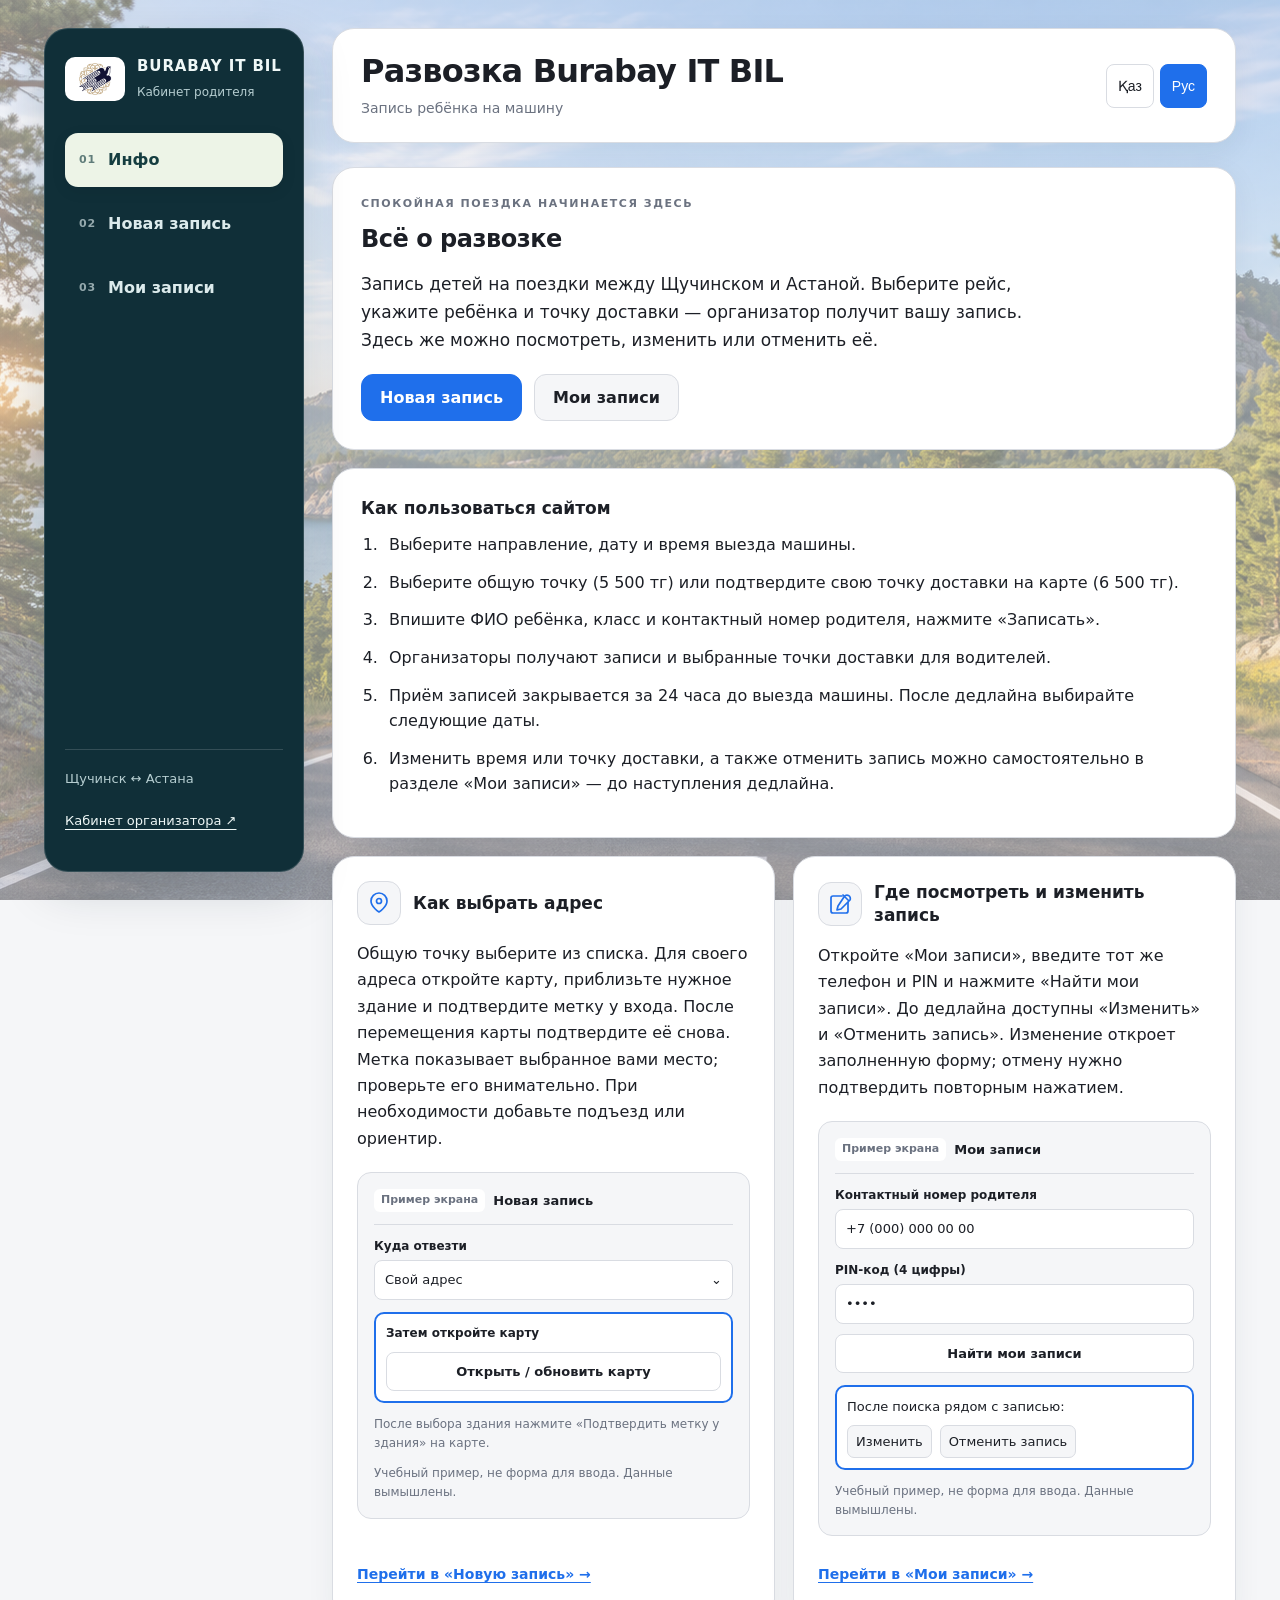
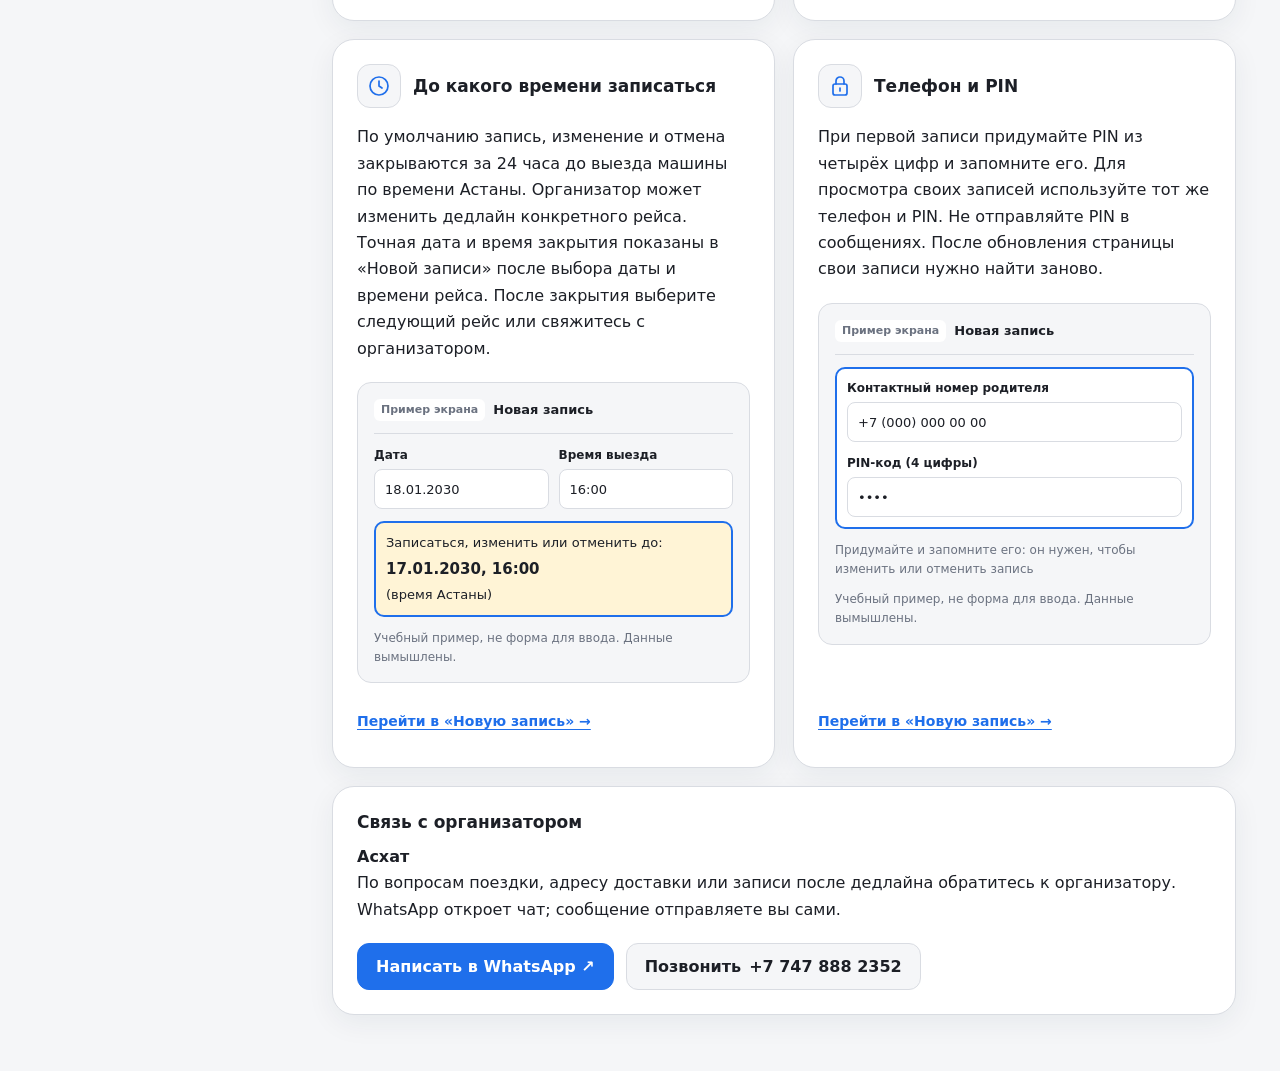
==== commit dc06f090: "Разделить кабинет организатора и добавить настройку дедлайна" ====
--- a/public/index.html
+++ b/public/index.html
@@ -160,7 +160,9 @@
 const parse=s=>{const[y,m,d]=s.split("-").map(Number);return{y,m:m-1,d}};
 const at=(y,m,d,h,mi)=>new Date(Date.UTC(y,m,d,h-TZ,mi));
 const fmt=s=>{const{y,m,d}=parse(s);return pad(d)+"."+pad(m+1)+"."+y};
+const DEADLINES={};
 function deadline(dateStr,tr,dir,time){
+  if(tr==="car"&&DEADLINES[dateStr+"_"+dir+"_"+time])return new Date(DEADLINES[dateStr+"_"+dir+"_"+time]);
   const{y,m,d}=parse(dateStr),[h,mi]=time.split(":").map(Number);
   return new Date(at(y,m,d,h,mi).getTime()-24*3600e3);
 }
@@ -177,7 +179,7 @@
 }
 //PURE-END
 const L={
-ru:{guideExample:"Пример экрана",guideFictional:"Учебный пример, не форма для ввода. Данные вымышлены.",guideAddressStep:"Затем откройте карту",guideAddressConfirm:"После выбора здания нажмите «Подтвердить метку у здания» на карте.",guideMineStep:"После поиска рядом с записью:",guidePinMasked:"PIN скрыт",guideOpenForm:"Перейти в «Новую запись» →",guideOpenMine:"Перейти в «Мои записи» →",lFromCity:"Откуда",lToCity:"Куда",catalogRefresh:"Обновить точки и время",catalogLoading:"Загружаем точки и время…",catalogReady:"Варианты обновлены.",catalogError:"Не удалось загрузить варианты. Повторите обновление; если ошибка остаётся, сообщите организатору о миграции 0005.",eCities:"Выберите два разных города.",ownAstana:"Свой адрес по метке доступен только в Астане. Для Щучинска выберите общую точку.",parentCabinet:"Кабинет родителя",navInfo:"Инфо",navNew:"Новая запись",navMine:"Мои записи",organizerCabinet:"Кабинет организатора ↗",infoKicker:"Спокойная поездка начинается здесь",infoTitle:"Всё о развозке",infoPurpose:"Запись детей на поездки между Щучинском и Астаной. Выберите рейс, укажите ребёнка и точку доставки — организатор получит вашу запись. Здесь же можно посмотреть, изменить или отменить её.",infoAddressTitle:"Как выбрать адрес",infoAddress:"Общую точку выберите из списка. Для своего адреса откройте карту, приблизьте нужное здание и подтвердите метку у входа. После перемещения карты подтвердите её снова. Метка показывает выбранное вами место; проверьте его внимательно. При необходимости добавьте подъезд или ориентир.",infoMineTitle:"Где посмотреть и изменить запись",infoMine:"Откройте «Мои записи», введите тот же телефон и PIN и нажмите «Найти мои записи». До дедлайна доступны «Изменить» и «Отменить запись». Изменение откроет заполненную форму; отмену нужно подтвердить повторным нажатием.",infoDeadlineTitle:"До какого времени записаться",infoDeadline:"Сейчас запись, изменение и отмена закрываются за 24 часа до выезда машины по времени Астаны. Точная дата и время закрытия показаны в «Новой записи» после выбора даты и времени рейса. После закрытия выберите следующий рейс или свяжитесь с организатором.",infoPinTitle:"Телефон и PIN",infoPin:"При первой записи придумайте PIN из четырёх цифр и запомните его. Для просмотра своих записей используйте тот же телефон и PIN. Не отправляйте PIN в сообщениях. После обновления страницы свои записи нужно найти заново.",infoContactTitle:"Связь с организатором",infoContact:"По вопросам поездки, адресу доставки или записи после дедлайна обратитесь к организатору. WhatsApp откроет чат; сообщение отправляете вы сами.",contactWhatsApp:"Написать в WhatsApp ↗",contactCall:"Позвонить",formDescription:"Выберите поездку, укажите точку доставки и данные ребёнка. Для просмотра и изменения записи понадобится указанный телефон и PIN.",mineDescription:"Найдите записи по телефону родителя и PIN, которые использовали при оформлении. Доступные изменения и отмена показаны рядом с каждой записью.",deadlineUntil:"Записаться, изменить или отменить до: ",deadlineZone:" (время Астаны)",deadlineSelect:"Выберите дату и время — здесь появится срок записи.",deadlineClosed:"Приём изменений закрыт. Дедлайн: ",locationHint:"Выберите здание на карте. Подтвердите метку у нужного входа; улицу вручную вводить не требуется.",locationLoad:"Открыть / обновить карту",locationIn:"Масштаб +",locationOut:"Масштаб −",locationWest:"Запад",locationEast:"Восток",locationNorth:"Север",locationSouth:"Юг",locationConfirm:"Подтвердить метку у здания",locationKeyboard:"Можно нажать на здание, перетащить карту или двигать её стрелками клавиатуры. + и − меняют масштаб. Красный крест — будущая точка доставки.",locationNote:"Подъезд или ориентир (необязательно)",eLocation:"Приблизьте здание на карте и подтвердите метку.",archive:"Архивная запись: изменения закрыты",lPin:"PIN-код (4 цифры)",pinHint:"Придумайте и запомните его: он нужен, чтобы изменить или отменить запись",find:"Найти мои записи",phPin:"••••",eAuth:"Введите телефон и PIN-код",ePin:"PIN-код должен состоять из 4 цифр",ePinWrong:"Неверный PIN-код",eLocked:"Слишком много неверных попыток. Повторите через 15 минут",none:"Записей не найдено",eNet:"Нет связи с сервером. Повторите позже",sub:"Запись ребёнка на машину",introH:"Как пользоваться сайтом",
+ru:{driverTitle:"Ваш водитель",driverPhone:"Телефон: ",driverKaspi:"Kaspi для оплаты развозки: ",driverPending:"Водитель появится здесь после публикации организатором.",guideExample:"Пример экрана",guideFictional:"Учебный пример, не форма для ввода. Данные вымышлены.",guideAddressStep:"Затем откройте карту",guideAddressConfirm:"После выбора здания нажмите «Подтвердить метку у здания» на карте.",guideMineStep:"После поиска рядом с записью:",guidePinMasked:"PIN скрыт",guideOpenForm:"Перейти в «Новую запись» →",guideOpenMine:"Перейти в «Мои записи» →",lFromCity:"Откуда",lToCity:"Куда",catalogRefresh:"Обновить точки и время",catalogLoading:"Загружаем точки и время…",catalogReady:"Варианты обновлены.",catalogError:"Не удалось загрузить варианты. Повторите обновление; если ошибка остаётся, сообщите организатору о миграции 0005.",eCities:"Выберите два разных города.",ownAstana:"Свой адрес по метке доступен только в Астане. Для Щучинска выберите общую точку.",parentCabinet:"Кабинет родителя",navInfo:"Инфо",navNew:"Новая запись",navMine:"Мои записи",organizerCabinet:"Кабинет организатора ↗",infoKicker:"Спокойная поездка начинается здесь",infoTitle:"Всё о развозке",infoPurpose:"Запись детей на поездки между Щучинском и Астаной. Выберите рейс, укажите ребёнка и точку доставки — организатор получит вашу запись. Здесь же можно посмотреть, изменить или отменить её.",infoAddressTitle:"Как выбрать адрес",infoAddress:"Общую точку выберите из списка. Для своего адреса откройте карту, приблизьте нужное здание и подтвердите метку у входа. После перемещения карты подтвердите её снова. Метка показывает выбранное вами место; проверьте его внимательно. При необходимости добавьте подъезд или ориентир.",infoMineTitle:"Где посмотреть и изменить запись",infoMine:"Откройте «Мои записи», введите тот же телефон и PIN и нажмите «Найти мои записи». До дедлайна доступны «Изменить» и «Отменить запись». Изменение откроет заполненную форму; отмену нужно подтвердить повторным нажатием.",infoDeadlineTitle:"До какого времени записаться",infoDeadline:"По умолчанию запись, изменение и отмена закрываются за 24 часа до выезда машины по времени Астаны. Организатор может изменить дедлайн конкретного рейса. Точная дата и время закрытия показаны в «Новой записи» после выбора даты и времени рейса. После закрытия выберите следующий рейс или свяжитесь с организатором.",infoPinTitle:"Телефон и PIN",infoPin:"При первой записи придумайте PIN из четырёх цифр и запомните его. Для просмотра своих записей используйте тот же телефон и PIN. Не отправляйте PIN в сообщениях. После обновления страницы свои записи нужно найти заново.",infoContactTitle:"Связь с организатором",infoContact:"По вопросам поездки, адресу доставки или записи после дедлайна обратитесь к организатору. WhatsApp откроет чат; сообщение отправляете вы сами.",contactWhatsApp:"Написать в WhatsApp ↗",contactCall:"Позвонить",formDescription:"Выберите поездку, укажите точку доставки и данные ребёнка. Для просмотра и изменения записи понадобится указанный телефон и PIN.",mineDescription:"Найдите записи по телефону родителя и PIN, которые использовали при оформлении. Доступные изменения и отмена показаны рядом с каждой записью.",deadlineUntil:"Записаться, изменить или отменить до: ",deadlineZone:" (время Астаны)",deadlineSelect:"Выберите дату и время — здесь появится срок записи.",deadlineClosed:"Приём изменений закрыт. Дедлайн: ",locationHint:"Выберите здание на карте. Подтвердите метку у нужного входа; улицу вручную вводить не требуется.",locationLoad:"Открыть / обновить карту",locationIn:"Масштаб +",locationOut:"Масштаб −",locationWest:"Запад",locationEast:"Восток",locationNorth:"Север",locationSouth:"Юг",locationConfirm:"Подтвердить метку у здания",locationKeyboard:"Можно нажать на здание, перетащить карту или двигать её стрелками клавиатуры. + и − меняют масштаб. Красный крест — будущая точка доставки.",locationNote:"Подъезд или ориентир (необязательно)",eLocation:"Приблизьте здание на карте и подтвердите метку.",archive:"Архивная запись: изменения закрыты",lPin:"PIN-код (4 цифры)",pinHint:"Придумайте и запомните его: он нужен, чтобы изменить или отменить запись",find:"Найти мои записи",phPin:"••••",eAuth:"Введите телефон и PIN-код",ePin:"PIN-код должен состоять из 4 цифр",ePinWrong:"Неверный PIN-код",eLocked:"Слишком много неверных попыток. Повторите через 15 минут",none:"Записей не найдено",eNet:"Нет связи с сервером. Повторите позже",sub:"Запись ребёнка на машину",introH:"Как пользоваться сайтом",
 i1:"Выберите направление, дату и время выезда машины.",
 i2:"Выберите общую точку ({p1} тг) или подтвердите свою точку доставки на карте ({p2} тг).",
 i3:"Впишите ФИО ребёнка, класс и контактный номер родителя, нажмите «Записать».",
@@ -194,7 +196,7 @@
 eExp:"Срок изменения этой записи истёк",eSave:"Не удалось сохранить: ",done:"Готово! ",changed:"Запись изменена: ",at:" в ",
 mineH:"Мои записи",mineNote:"Изменить или отменить запись можно до её дедлайна. После дедлайна список уже сформирован — обратитесь к организатору.",
 edit:"Изменить",cancel:"Отменить запись",sure:"Точно отменить?",locked:"🔒 Приём изменений закрыт (дедлайн ",title:"Развозка Burabay IT BIL"},
-kz:{guideExample:"Экран үлгісі",guideFictional:"Бұл — оқу үлгісі, толтыру формасы емес. Деректер ойдан шығарылған.",guideAddressStep:"Содан кейін картаны ашыңыз",guideAddressConfirm:"Ғимаратты таңдаған соң картадағы «Ғимарат жанындағы нүктені растау» түймесін басыңыз.",guideMineStep:"Іздеуден кейін жазбаның жанында:",guidePinMasked:"PIN жасырылған",guideOpenForm:"«Жаңа жазба» бөліміне өту →",guideOpenMine:"«Менің жазбаларым» бөліміне өту →",lFromCity:"Қайдан",lToCity:"Қайда",catalogRefresh:"Нүктелер мен уақытты жаңарту",catalogLoading:"Нүктелер мен уақыт жүктелуде…",catalogReady:"Нұсқалар жаңартылды.",catalogError:"Нұсқалар жүктелмеді. Қайта жаңартыңыз; қате қайталанса, ұйымдастырушыға 0005 миграциясы туралы хабарлаңыз.",eCities:"Екі түрлі қаланы таңдаңыз.",ownAstana:"Картадағы өз мекенжайы тек Астанада қолжетімді. Щучинск үшін ортақ нүктені таңдаңыз.",parentCabinet:"Ата-ана кабинеті",navInfo:"Ақпарат",navNew:"Жаңа жазба",navMine:"Менің жазбаларым",organizerCabinet:"Ұйымдастырушы кабинеті ↗",infoKicker:"Жайлы сапар осы жерден басталады",infoTitle:"Тасымалдау туралы",infoPurpose:"Балаларды Щучинск пен Астана арасындағы сапарларға жазу. Рейсті таңдап, баланың деректерін және жеткізу нүктесін көрсетіңіз — ұйымдастырушы жазбаны алады. Жазбаны осы жерден көруге, өзгертуге немесе болдырмауға болады.",infoAddressTitle:"Мекенжайды қалай таңдау керек",infoAddress:"Ортақ нүктені тізімнен таңдаңыз. Өз мекенжайыңыз үшін картаны ашып, ғимаратты жақындатыңыз және кіреберістегі белгіні растаңыз. Картаны жылжытқаннан кейін белгіні қайта растаңыз. Белгі сіз таңдаған орынды көрсетеді; мұқият тексеріңіз. Қажет болса, кіреберіс не бағдар қосыңыз.",infoMineTitle:"Жазбаны көру және өзгерту",infoMine:"«Менің жазбаларым» бөлімінде бұрынғы телефон мен PIN-ді енгізіп, «Жазбаларымды табу» түймесін басыңыз. Мерзімге дейін өзгерту және болдырмау қолжетімді. Өзгерту толтырылған нысанды ашады; болдырмау үшін түймені қайта басып растау қажет.",infoDeadlineTitle:"Қай уақытқа дейін жазылуға болады",infoDeadline:"Қазір жазылу, өзгерту және болдырмау көліктің жүруіне 24 сағат қалғанда Астана уақытымен жабылады. Нақты мерзім «Жаңа жазба» бөлімінде рейстің күні мен уақытын таңдағаннан кейін көрсетіледі. Мерзім өткен соң келесі рейсті таңдаңыз немесе ұйымдастырушыға хабарласыңыз.",infoPinTitle:"Телефон және PIN",infoPin:"Алғашқы жазбада төрт саннан тұратын PIN ойлап тауып, есте сақтаңыз. Жазбаларды көру үшін сол телефон мен PIN-ді қолданыңыз. PIN-ді хабарламада жібермеңіз. Бет жаңарған соң жазбаларды қайта табу қажет.",infoContactTitle:"Ұйымдастырушымен байланыс",infoContact:"Сапар, жеткізу орны немесе мерзімнен кейінгі жазылу туралы ұйымдастырушыға хабарласыңыз. WhatsApp чатты ашады; хабарламаны өзіңіз жібересіз.",contactWhatsApp:"WhatsApp арқылы жазу ↗",contactCall:"Қоңырау шалу",formDescription:"Рейсті, жеткізу нүктесін және баланың деректерін көрсетіңіз. Жазбаны көру және өзгерту үшін осы телефон мен PIN қажет.",mineDescription:"Тіркеу кезінде қолданған ата-ананың телефоны мен PIN арқылы жазбаларды табыңыз. Әр жазбада қолжетімді өзгерістер мен болдырмау әрекеті көрсетіледі.",deadlineUntil:"Жазылу, өзгерту немесе болдырмау мерзімі: ",deadlineZone:" (Астана уақыты)",deadlineSelect:"Күн мен уақытты таңдаңыз — жазылу мерзімі осында көрсетіледі.",deadlineClosed:"Өзгерту мерзімі аяқталды. Мерзімі: ",locationHint:"Картадан ғимаратты таңдаңыз. Керекті кіреберістегі белгіні растаңыз; көшені қолмен жазу қажет емес.",locationLoad:"Картаны ашу / жаңарту",locationIn:"Масштаб +",locationOut:"Масштаб −",locationWest:"Батыс",locationEast:"Шығыс",locationNorth:"Солтүстік",locationSouth:"Оңтүстік",locationConfirm:"Ғимарат жанындағы белгіні растау",locationKeyboard:"Ғимаратты басыңыз, картаны жылжытыңыз немесе пернетақта бағыттауыштарын қолданыңыз. + және − масштабты өзгертеді. Қызыл белгі — жеткізу нүктесі.",locationNote:"Кіреберіс не бағдар (міндетті емес)",eLocation:"Картадағы ғимаратты жақындатып, белгіні растаңыз.",archive:"Мұрағаттағы жазба: өзгерту жабық",lPin:"PIN-код (4 сан)",pinHint:"Ойлап тауып, есте сақтаңыз: жазбаны өзгерту немесе болдырмау үшін қажет",find:"Жазбаларымды табу",phPin:"••••",eAuth:"Телефон мен PIN-кодты енгізіңіз",ePin:"PIN-код 4 саннан тұруы керек",ePinWrong:"PIN-код қате",eLocked:"Қате әрекет тым көп. 15 минуттан кейін қайталаңыз",none:"Жазбалар табылмады",eNet:"Серверге қосылу мүмкін болмады. Кейінірек қайталаңыз",sub:"Баланы көлікке жазу",introH:"Сайтты қалай пайдалану керек",
+kz:{driverTitle:"Сіздің жүргізушіңіз",driverPhone:"Телефон: ",driverKaspi:"Тасымал төлеміне арналған Kaspi: ",driverPending:"Ұйымдастырушы жариялағаннан кейін жүргізуші осында көрсетіледі.",guideExample:"Экран үлгісі",guideFictional:"Бұл — оқу үлгісі, толтыру формасы емес. Деректер ойдан шығарылған.",guideAddressStep:"Содан кейін картаны ашыңыз",guideAddressConfirm:"Ғимаратты таңдаған соң картадағы «Ғимарат жанындағы нүктені растау» түймесін басыңыз.",guideMineStep:"Іздеуден кейін жазбаның жанында:",guidePinMasked:"PIN жасырылған",guideOpenForm:"«Жаңа жазба» бөліміне өту →",guideOpenMine:"«Менің жазбаларым» бөліміне өту →",lFromCity:"Қайдан",lToCity:"Қайда",catalogRefresh:"Нүктелер мен уақытты жаңарту",catalogLoading:"Нүктелер мен уақыт жүктелуде…",catalogReady:"Нұсқалар жаңартылды.",catalogError:"Нұсқалар жүктелмеді. Қайта жаңартыңыз; қате қайталанса, ұйымдастырушыға 0005 миграциясы туралы хабарлаңыз.",eCities:"Екі түрлі қаланы таңдаңыз.",ownAstana:"Картадағы өз мекенжайы тек Астанада қолжетімді. Щучинск үшін ортақ нүктені таңдаңыз.",parentCabinet:"Ата-ана кабинеті",navInfo:"Ақпарат",navNew:"Жаңа жазба",navMine:"Менің жазбаларым",organizerCabinet:"Ұйымдастырушы кабинеті ↗",infoKicker:"Жайлы сапар осы жерден басталады",infoTitle:"Тасымалдау туралы",infoPurpose:"Балаларды Щучинск пен Астана арасындағы сапарларға жазу. Рейсті таңдап, баланың деректерін және жеткізу нүктесін көрсетіңіз — ұйымдастырушы жазбаны алады. Жазбаны осы жерден көруге, өзгертуге немесе болдырмауға болады.",infoAddressTitle:"Мекенжайды қалай таңдау керек",infoAddress:"Ортақ нүктені тізімнен таңдаңыз. Өз мекенжайыңыз үшін картаны ашып, ғимаратты жақындатыңыз және кіреберістегі белгіні растаңыз. Картаны жылжытқаннан кейін белгіні қайта растаңыз. Белгі сіз таңдаған орынды көрсетеді; мұқият тексеріңіз. Қажет болса, кіреберіс не бағдар қосыңыз.",infoMineTitle:"Жазбаны көру және өзгерту",infoMine:"«Менің жазбаларым» бөлімінде бұрынғы телефон мен PIN-ді енгізіп, «Жазбаларымды табу» түймесін басыңыз. Мерзімге дейін өзгерту және болдырмау қолжетімді. Өзгерту толтырылған нысанды ашады; болдырмау үшін түймені қайта басып растау қажет.",infoDeadlineTitle:"Қай уақытқа дейін жазылуға болады",infoDeadline:"Қазір жазылу, өзгерту және болдырмау көліктің жүруіне 24 сағат қалғанда Астана уақытымен жабылады. Нақты мерзім «Жаңа жазба» бөлімінде рейстің күні мен уақытын таңдағаннан кейін көрсетіледі. Мерзім өткен соң келесі рейсті таңдаңыз немесе ұйымдастырушыға хабарласыңыз.",infoPinTitle:"Телефон және PIN",infoPin:"Алғашқы жазбада төрт саннан тұратын PIN ойлап тауып, есте сақтаңыз. Жазбаларды көру үшін сол телефон мен PIN-ді қолданыңыз. PIN-ді хабарламада жібермеңіз. Бет жаңарған соң жазбаларды қайта табу қажет.",infoContactTitle:"Ұйымдастырушымен байланыс",infoContact:"Сапар, жеткізу орны немесе мерзімнен кейінгі жазылу туралы ұйымдастырушыға хабарласыңыз. WhatsApp чатты ашады; хабарламаны өзіңіз жібересіз.",contactWhatsApp:"WhatsApp арқылы жазу ↗",contactCall:"Қоңырау шалу",formDescription:"Рейсті, жеткізу нүктесін және баланың деректерін көрсетіңіз. Жазбаны көру және өзгерту үшін осы телефон мен PIN қажет.",mineDescription:"Тіркеу кезінде қолданған ата-ананың телефоны мен PIN арқылы жазбаларды табыңыз. Әр жазбада қолжетімді өзгерістер мен болдырмау әрекеті көрсетіледі.",deadlineUntil:"Жазылу, өзгерту немесе болдырмау мерзімі: ",deadlineZone:" (Астана уақыты)",deadlineSelect:"Күн мен уақытты таңдаңыз — жазылу мерзімі осында көрсетіледі.",deadlineClosed:"Өзгерту мерзімі аяқталды. Мерзімі: ",locationHint:"Картадан ғимаратты таңдаңыз. Керекті кіреберістегі белгіні растаңыз; көшені қолмен жазу қажет емес.",locationLoad:"Картаны ашу / жаңарту",locationIn:"Масштаб +",locationOut:"Масштаб −",locationWest:"Батыс",locationEast:"Шығыс",locationNorth:"Солтүстік",locationSouth:"Оңтүстік",locationConfirm:"Ғимарат жанындағы белгіні растау",locationKeyboard:"Ғимаратты басыңыз, картаны жылжытыңыз немесе пернетақта бағыттауыштарын қолданыңыз. + және − масштабты өзгертеді. Қызыл белгі — жеткізу нүктесі.",locationNote:"Кіреберіс не бағдар (міндетті емес)",eLocation:"Картадағы ғимаратты жақындатып, белгіні растаңыз.",archive:"Мұрағаттағы жазба: өзгерту жабық",lPin:"PIN-код (4 сан)",pinHint:"Ойлап тауып, есте сақтаңыз: жазбаны өзгерту немесе болдырмау үшін қажет",find:"Жазбаларымды табу",phPin:"••••",eAuth:"Телефон мен PIN-кодты енгізіңіз",ePin:"PIN-код 4 саннан тұруы керек",ePinWrong:"PIN-код қате",eLocked:"Қате әрекет тым көп. 15 минуттан кейін қайталаңыз",none:"Жазбалар табылмады",eNet:"Серверге қосылу мүмкін болмады. Кейінірек қайталаңыз",sub:"Баланы көлікке жазу",introH:"Сайтты қалай пайдалану керек",
 i1:"Бағытты, күнді және көліктің жүру уақытын таңдаңыз.",
 i2:"Ортақ нүктені ({p1} тг) немесе картада жеткізу орнын ({p2} тг) таңдаңыз.",
 i3:"Баланың аты-жөнін, сыныбын және ата-ананың байланыс нөмірін жазып, «Жазылу» түймесін басыңыз.",
@@ -217,7 +219,7 @@
 const t=k=>L[lang][k];
 const $=id=>document.getElementById(id);
 const st={dir:"fri",tr:"car"};
-let CATALOG_POINTS=[],catalogLoaded=false,catalogBusy=false,saving=false;
+let CATALOG_POINTS=[],catalogLoaded=false,catalogBusy=false,saving=false,checkingDeadline=false;
 const toCity=()=>st.dir==="fri"?"astana":"shchuchinsk";
 function fillPoints(){
  const sel=$("pt"),cur=sel.value;sel.innerHTML="";
@@ -226,9 +228,13 @@
  if([...sel.options].some(o=>o.value===cur))sel.value=cur;
  price();
 }
+function readDeadlines(raw){
+ const next={};for(const d of raw.deadlines||[]){if(!/^\d{4}-\d{2}-\d{2}$/.test(d.date)||!['fri','sun'].includes(d.dir)||!/^([01]\d|2[0-3]):[0-5]\d$/.test(d.time)||!Number.isFinite(Date.parse(d.deadline)))throw Error('catalog');next[d.date+'_'+d.dir+'_'+d.time]=d.deadline;}
+ for(const key of Object.keys(DEADLINES))delete DEADLINES[key];Object.assign(DEADLINES,next);
+}
 async function loadCatalog(){
  if(catalogBusy||saving)return;catalogBusy=true;catalogLoaded=false;$("send").disabled=true;$("catalog-refresh").disabled=true;$("catalog-status").textContent=t("catalogLoading");
- try{const data=RazvozkaTripCatalog.parse(await rpc("trip_catalog",{}));CATALOG_POINTS=data.points;SLOTS=data.slots;catalogLoaded=true;fillPoints();fillDates();$("catalog-status").textContent=t("catalogReady");}
+ try{const raw=await rpc("trip_catalog",{});readDeadlines(raw);const data=RazvozkaTripCatalog.parse(raw);CATALOG_POINTS=data.points;SLOTS=data.slots;catalogLoaded=true;fillPoints();fillDates();$("catalog-status").textContent=t("catalogReady");}
  catch(e){$("catalog-status").textContent=t("catalogError");}
  finally{catalogBusy=false;$("send").disabled=!catalogLoaded;$("catalog-refresh").disabled=false;}
 }
@@ -320,8 +326,9 @@
 const msg=(s,c)=>{$("msg").innerHTML="";const d=document.createElement("div");d.className=c;d.textContent=s;$("msg").append(d);$("parent-feedback").hidden=c!=="ok"||!s;$("parent-feedback").textContent=c==="ok"?s:""};
 $("mPhone").oninput=e=>{e.target.value=maskPhone(e.target.value)};
 $("send").onclick=async()=>{
- if(saving||catalogBusy)return;
+ if(saving||catalogBusy||checkingDeadline)return;
  if(!catalogLoaded)return msg(t("catalogError"),"err");
+ checkingDeadline=true;try{readDeadlines(await rpc("trip_catalog",{}));renderSelectedDeadline();}catch(e){showParentPage("form");return msg(t("catalogError"),"err");}finally{checkingDeadline=false;}
  try{st.dir=RazvozkaTripCatalog.direction($("from-city").value,$("to-city").value);}catch(e){return msg(t("eCities"),"err");}
   const name=$("name").value.trim().replace(/\s+/g," "),phone=$("phone").value.trim(),pin=$("pin").value,date=$("date").value,time=$("time").value;
   if(name.split(" ").length<2)return msg(t("eName"),"err");
@@ -368,12 +375,17 @@
 function renderMine(){
   const box=$("mineList");box.innerHTML="";
   MINE.slice().sort((a,b)=>(a.date+a.time).localeCompare(b.date+b.time)).forEach(r=>{
-    const can=r.tr==="car"&&Date.now()<deadline(r.date,r.tr,r.dir,r.time).getTime();
+    const can=r.tr==="car"&&Date.now()<(r.deadline?new Date(r.deadline):deadline(r.date,r.tr,r.dir,r.time)).getTime();
     const d=document.createElement("div");d.style.cssText="border-top:1px solid var(--b);padding:10px 0";
     const h=document.createElement("b");h.textContent=r.name+" ("+r.cls+")";
     const s=document.createElement("div");s.className="m";
     s.textContent=(r.tr==="car"?trL("car"):t("archive"))+" · "+dirLbl[r.dir]+" · "+fmt(r.date)+" "+r.time+(r.tr==="car"?" · "+ptName(r.addr)+" · "+r.price+t("tg"):"");
     d.append(h,s);
+    if(r.tr==="car"){
+      const info=document.createElement("div");info.className="parent-deadline";
+      if(r.driver){const title=document.createElement("strong");title.textContent=t("driverTitle")+": "+r.driver.name;const phone=document.createElement("p");phone.textContent=t("driverPhone")+r.driver.phone;const kaspi=document.createElement("p");kaspi.textContent=t("driverKaspi")+r.driver.kaspi;info.append(title,phone,kaspi);}
+      else info.textContent=t("driverPending");d.append(info);
+    }
     if(can){
       const e=document.createElement("button");e.className="sm";e.textContent=t("edit");e.onclick=()=>startEdit(r);
       const x=document.createElement("button");x.className="sm";x.textContent=CONFIRM===r.id?t("sure"):t("cancel");
@@ -384,7 +396,7 @@
         loadMine();
       };
       d.append(e,x);
-    }else{const l=document.createElement("div");l.className="m";l.textContent=r.tr==="car"?t("locked")+dateTime(deadline(r.date,r.tr,r.dir,r.time))+")":t("archive");d.append(l)}
+    }else{const l=document.createElement("div");l.className="m";l.textContent=r.tr==="car"?t("locked")+dateTime((r.deadline?new Date(r.deadline):deadline(r.date,r.tr,r.dir,r.time)))+")":t("archive");d.append(l)}
     box.append(d);
   });
 }
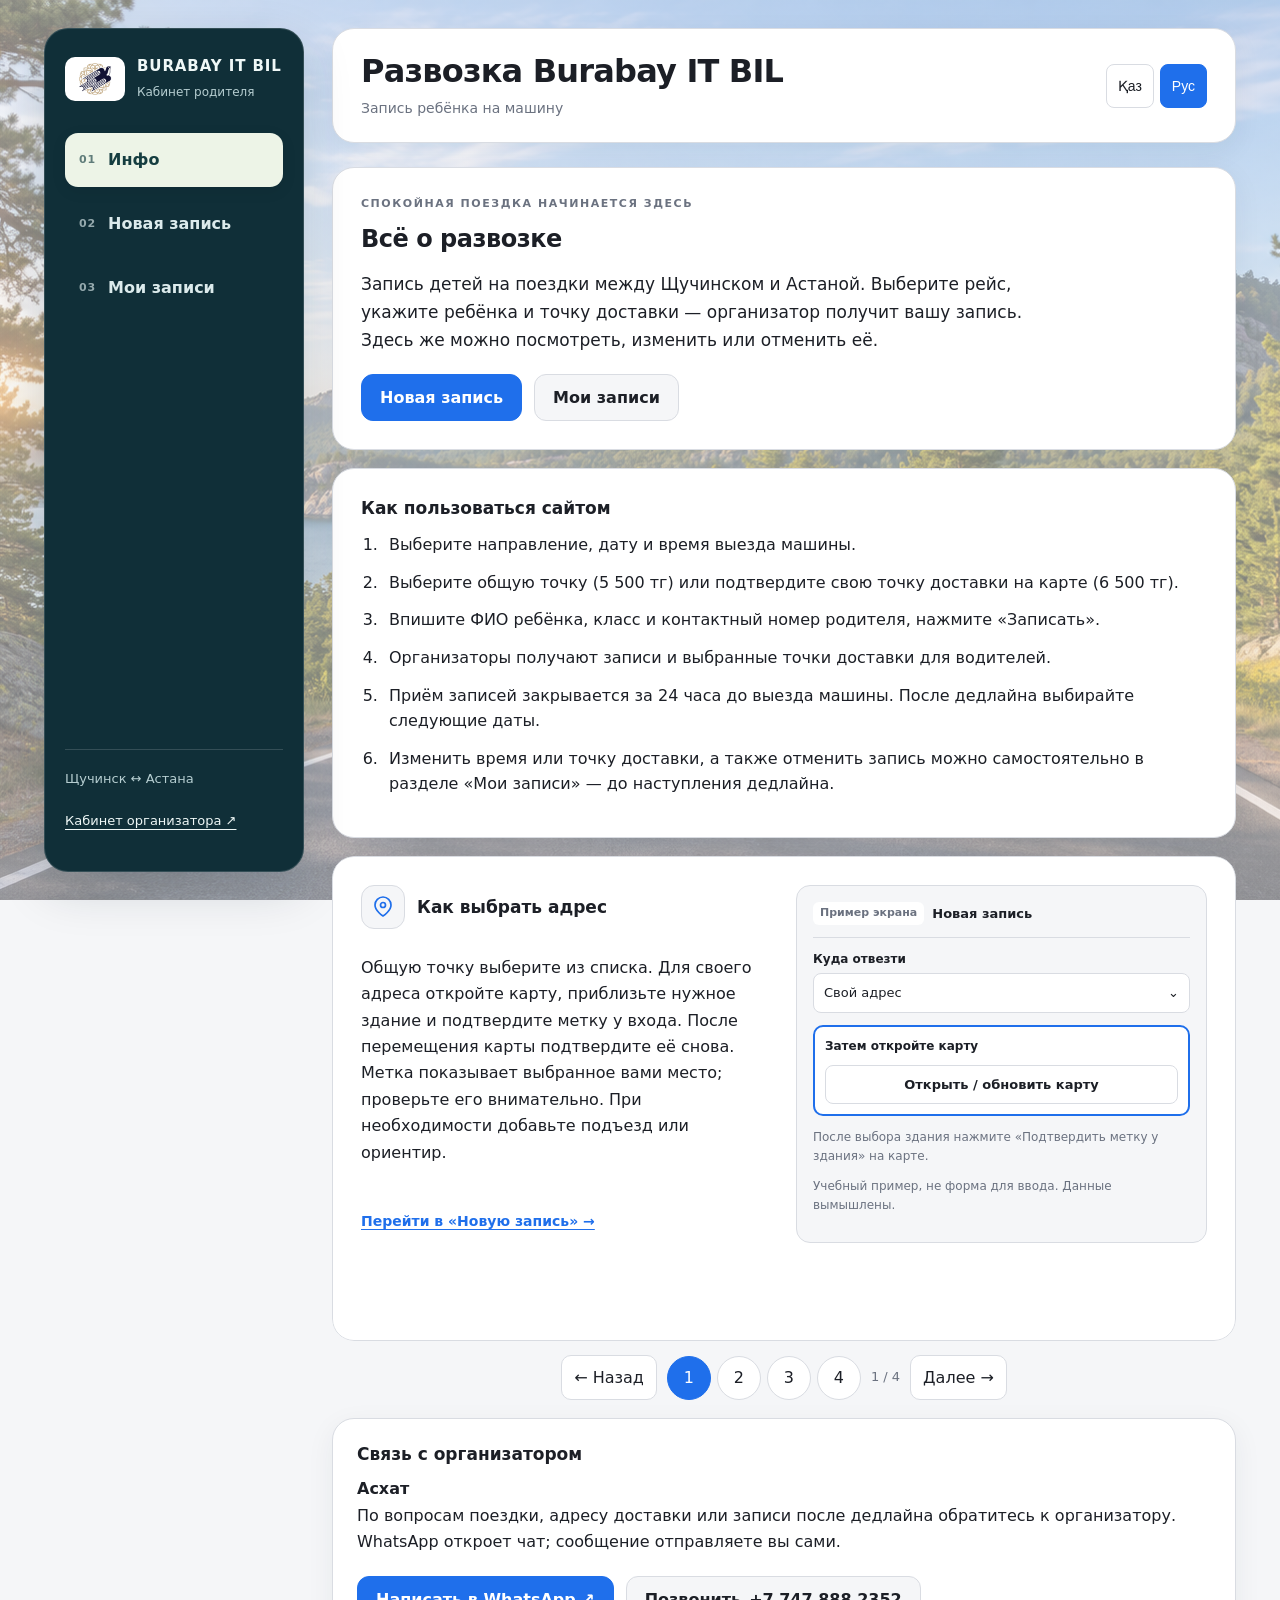
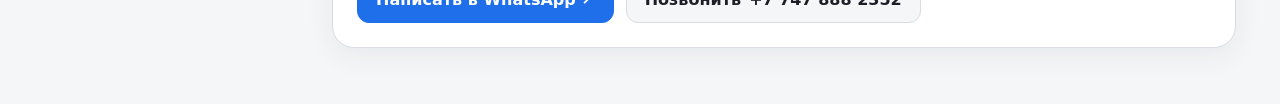
==== commit 1e091d3a: "Добавить разметку и локализацию карусели" ====
--- a/public/index.html
+++ b/public/index.html
@@ -32,7 +32,7 @@
 .top{padding:16px;background:var(--c);border:1px solid var(--b);border-radius:12px;margin-bottom:16px}
 main>p{padding:12px 16px;background:var(--c);border-radius:12px}
 main>p a{color:var(--a)}
-</style><link rel="stylesheet" href="location-picker.css"><link rel="stylesheet" href="parent-layout.css"><script src="parent-navigation.js" defer></script><script src="trip-catalog.js"></script></head><body><div class="parent-shell">
+</style><link rel="stylesheet" href="location-picker.css"><link rel="stylesheet" href="parent-layout.css"><script src="parent-navigation.js" defer></script><script src="info-carousel.js" defer></script><script src="trip-catalog.js"></script></head><body><div class="parent-shell">
 <aside class="parent-sidebar" aria-label="Навигация родителя">
   <div class="parent-brand"><img class="parent-brand-mark" src="assets/bil.webp" alt="" width="60" height="44"><div><strong>BURABAY IT BIL</strong><small data-i="parentCabinet"></small></div></div>
   <nav class="parent-nav" aria-label="Разделы сайта">
@@ -57,7 +57,9 @@
     <div class="info-actions"><a class="primary-link" href="#form" data-parent-route="form" data-i="navNew"></a><a href="#mine" data-parent-route="mine" data-i="navMine"></a></div>
   </div>
   <div class="card intro"><h3 data-i="introH"></h3><ol><li data-i="i1"></li><li data-i="i2"></li><li data-i="i3"></li><li data-i="i4"></li><li data-i="i5"></li><li data-i="i6"></li></ol></div>
-  <div class="info-grid">
+  <section id="info-carousel" class="info-carousel" aria-labelledby="carousel-title" aria-roledescription="carousel">
+    <h3 id="carousel-title" class="guide-sr-only" data-i="carouselTitle"></h3>
+    <div id="info-carousel-viewport" class="info-carousel-viewport" tabindex="0" aria-labelledby="carousel-title">
     <article class="card info-guide">
       <div class="guide-heading"><span class="guide-icon" aria-hidden="true"><svg viewBox="0 0 24 24" width="24" height="24" fill="none" stroke="currentColor" stroke-width="1.7" stroke-linecap="round" stroke-linejoin="round"><path d="M20 10c0 6-8 11-8 11S4 16 4 10a8 8 0 1 1 16 0Z"/><circle cx="12" cy="10" r="2.5"/></svg></span><h3 data-i="infoAddressTitle"></h3></div>
       <p data-i="infoAddress"></p>
@@ -82,6 +84,15 @@
       <figure class="guide-example"><figcaption><span class="guide-example-badge" data-i="guideExample"></span><span data-i="navNew"></span></figcaption><div class="guide-highlight"><div class="guide-label" data-i="lPhone"></div><div class="guide-field">+7 (000) 000 00 00</div><div class="guide-label" data-i="lPin"></div><div class="guide-field"><span aria-hidden="true">••••</span><span class="guide-sr-only" data-i="guidePinMasked"></span></div></div><p class="guide-example-note" data-i="pinHint"></p><p class="guide-example-note" data-i="guideFictional"></p></figure>
       <a class="guide-link" href="#form" data-parent-route="form" data-i="guideOpenForm"></a>
     </article>
+    </div>
+    <div class="carousel-controls">
+      <button type="button" id="carousel-prev"><span aria-hidden="true">← </span><span data-i="carouselPrev"></span></button>
+      <div class="carousel-dots"><button type="button" data-carousel-slide="0" aria-controls="info-carousel-viewport"><span class="guide-sr-only" data-i="carouselSlide"></span><span>1</span></button><button type="button" data-carousel-slide="1" aria-controls="info-carousel-viewport"><span class="guide-sr-only" data-i="carouselSlide"></span><span>2</span></button><button type="button" data-carousel-slide="2" aria-controls="info-carousel-viewport"><span class="guide-sr-only" data-i="carouselSlide"></span><span>3</span></button><button type="button" data-carousel-slide="3" aria-controls="info-carousel-viewport"><span class="guide-sr-only" data-i="carouselSlide"></span><span>4</span></button></div>
+      <span id="carousel-count" aria-live="off">1 / 4</span>
+      <button type="button" id="carousel-next"><span data-i="carouselNext"></span><span aria-hidden="true"> →</span></button>
+    </div>
+  </section>
+  <div class="info-grid">
     <article class="card contact-card"><h3 data-i="infoContactTitle"></h3><p><strong>Асхат</strong></p><p data-i="infoContact"></p>
       <div class="info-actions"><a class="primary-link" href="https://wa.me/77478882352" target="_blank" rel="noopener" data-i="contactWhatsApp"></a><a href="tel:+77478882352"><span data-i="contactCall"></span><span>+7 747 888 2352</span></a></div>
     </article>
@@ -179,7 +190,7 @@
 }
 //PURE-END
 const L={
-ru:{driverTitle:"Ваш водитель",driverPhone:"Телефон: ",driverKaspi:"Kaspi для оплаты развозки: ",driverPending:"Водитель появится здесь после публикации организатором.",guideExample:"Пример экрана",guideFictional:"Учебный пример, не форма для ввода. Данные вымышлены.",guideAddressStep:"Затем откройте карту",guideAddressConfirm:"После выбора здания нажмите «Подтвердить метку у здания» на карте.",guideMineStep:"После поиска рядом с записью:",guidePinMasked:"PIN скрыт",guideOpenForm:"Перейти в «Новую запись» →",guideOpenMine:"Перейти в «Мои записи» →",lFromCity:"Откуда",lToCity:"Куда",catalogRefresh:"Обновить точки и время",catalogLoading:"Загружаем точки и время…",catalogReady:"Варианты обновлены.",catalogError:"Не удалось загрузить варианты. Повторите обновление; если ошибка остаётся, сообщите организатору о миграции 0005.",eCities:"Выберите два разных города.",ownAstana:"Свой адрес по метке доступен только в Астане. Для Щучинска выберите общую точку.",parentCabinet:"Кабинет родителя",navInfo:"Инфо",navNew:"Новая запись",navMine:"Мои записи",organizerCabinet:"Кабинет организатора ↗",infoKicker:"Спокойная поездка начинается здесь",infoTitle:"Всё о развозке",infoPurpose:"Запись детей на поездки между Щучинском и Астаной. Выберите рейс, укажите ребёнка и точку доставки — организатор получит вашу запись. Здесь же можно посмотреть, изменить или отменить её.",infoAddressTitle:"Как выбрать адрес",infoAddress:"Общую точку выберите из списка. Для своего адреса откройте карту, приблизьте нужное здание и подтвердите метку у входа. После перемещения карты подтвердите её снова. Метка показывает выбранное вами место; проверьте его внимательно. При необходимости добавьте подъезд или ориентир.",infoMineTitle:"Где посмотреть и изменить запись",infoMine:"Откройте «Мои записи», введите тот же телефон и PIN и нажмите «Найти мои записи». До дедлайна доступны «Изменить» и «Отменить запись». Изменение откроет заполненную форму; отмену нужно подтвердить повторным нажатием.",infoDeadlineTitle:"До какого времени записаться",infoDeadline:"По умолчанию запись, изменение и отмена закрываются за 24 часа до выезда машины по времени Астаны. Организатор может изменить дедлайн конкретного рейса. Точная дата и время закрытия показаны в «Новой записи» после выбора даты и времени рейса. После закрытия выберите следующий рейс или свяжитесь с организатором.",infoPinTitle:"Телефон и PIN",infoPin:"При первой записи придумайте PIN из четырёх цифр и запомните его. Для просмотра своих записей используйте тот же телефон и PIN. Не отправляйте PIN в сообщениях. После обновления страницы свои записи нужно найти заново.",infoContactTitle:"Связь с организатором",infoContact:"По вопросам поездки, адресу доставки или записи после дедлайна обратитесь к организатору. WhatsApp откроет чат; сообщение отправляете вы сами.",contactWhatsApp:"Написать в WhatsApp ↗",contactCall:"Позвонить",formDescription:"Выберите поездку, укажите точку доставки и данные ребёнка. Для просмотра и изменения записи понадобится указанный телефон и PIN.",mineDescription:"Найдите записи по телефону родителя и PIN, которые использовали при оформлении. Доступные изменения и отмена показаны рядом с каждой записью.",deadlineUntil:"Записаться, изменить или отменить до: ",deadlineZone:" (время Астаны)",deadlineSelect:"Выберите дату и время — здесь появится срок записи.",deadlineClosed:"Приём изменений закрыт. Дедлайн: ",locationHint:"Выберите здание на карте. Подтвердите метку у нужного входа; улицу вручную вводить не требуется.",locationLoad:"Открыть / обновить карту",locationIn:"Масштаб +",locationOut:"Масштаб −",locationWest:"Запад",locationEast:"Восток",locationNorth:"Север",locationSouth:"Юг",locationConfirm:"Подтвердить метку у здания",locationKeyboard:"Можно нажать на здание, перетащить карту или двигать её стрелками клавиатуры. + и − меняют масштаб. Красный крест — будущая точка доставки.",locationNote:"Подъезд или ориентир (необязательно)",eLocation:"Приблизьте здание на карте и подтвердите метку.",archive:"Архивная запись: изменения закрыты",lPin:"PIN-код (4 цифры)",pinHint:"Придумайте и запомните его: он нужен, чтобы изменить или отменить запись",find:"Найти мои записи",phPin:"••••",eAuth:"Введите телефон и PIN-код",ePin:"PIN-код должен состоять из 4 цифр",ePinWrong:"Неверный PIN-код",eLocked:"Слишком много неверных попыток. Повторите через 15 минут",none:"Записей не найдено",eNet:"Нет связи с сервером. Повторите позже",sub:"Запись ребёнка на машину",introH:"Как пользоваться сайтом",
+ru:{carouselTitle:"Подсказки по записи",carouselPrev:"Назад",carouselNext:"Далее",carouselSlide:"Показать подсказку ",driverTitle:"Ваш водитель",driverPhone:"Телефон: ",driverKaspi:"Kaspi для оплаты развозки: ",driverPending:"Водитель появится здесь после публикации организатором.",guideExample:"Пример экрана",guideFictional:"Учебный пример, не форма для ввода. Данные вымышлены.",guideAddressStep:"Затем откройте карту",guideAddressConfirm:"После выбора здания нажмите «Подтвердить метку у здания» на карте.",guideMineStep:"После поиска рядом с записью:",guidePinMasked:"PIN скрыт",guideOpenForm:"Перейти в «Новую запись» →",guideOpenMine:"Перейти в «Мои записи» →",lFromCity:"Откуда",lToCity:"Куда",catalogRefresh:"Обновить точки и время",catalogLoading:"Загружаем точки и время…",catalogReady:"Варианты обновлены.",catalogError:"Не удалось загрузить варианты. Повторите обновление; если ошибка остаётся, сообщите организатору о миграции 0005.",eCities:"Выберите два разных города.",ownAstana:"Свой адрес по метке доступен только в Астане. Для Щучинска выберите общую точку.",parentCabinet:"Кабинет родителя",navInfo:"Инфо",navNew:"Новая запись",navMine:"Мои записи",organizerCabinet:"Кабинет организатора ↗",infoKicker:"Спокойная поездка начинается здесь",infoTitle:"Всё о развозке",infoPurpose:"Запись детей на поездки между Щучинском и Астаной. Выберите рейс, укажите ребёнка и точку доставки — организатор получит вашу запись. Здесь же можно посмотреть, изменить или отменить её.",infoAddressTitle:"Как выбрать адрес",infoAddress:"Общую точку выберите из списка. Для своего адреса откройте карту, приблизьте нужное здание и подтвердите метку у входа. После перемещения карты подтвердите её снова. Метка показывает выбранное вами место; проверьте его внимательно. При необходимости добавьте подъезд или ориентир.",infoMineTitle:"Где посмотреть и изменить запись",infoMine:"Откройте «Мои записи», введите тот же телефон и PIN и нажмите «Найти мои записи». До дедлайна доступны «Изменить» и «Отменить запись». Изменение откроет заполненную форму; отмену нужно подтвердить повторным нажатием.",infoDeadlineTitle:"До какого времени записаться",infoDeadline:"По умолчанию запись, изменение и отмена закрываются за 24 часа до выезда машины по времени Астаны. Организатор может изменить дедлайн конкретного рейса. Точная дата и время закрытия показаны в «Новой записи» после выбора даты и времени рейса. После закрытия выберите следующий рейс или свяжитесь с организатором.",infoPinTitle:"Телефон и PIN",infoPin:"При первой записи придумайте PIN из четырёх цифр и запомните его. Для просмотра своих записей используйте тот же телефон и PIN. Не отправляйте PIN в сообщениях. После обновления страницы свои записи нужно найти заново.",infoContactTitle:"Связь с организатором",infoContact:"По вопросам поездки, адресу доставки или записи после дедлайна обратитесь к организатору. WhatsApp откроет чат; сообщение отправляете вы сами.",contactWhatsApp:"Написать в WhatsApp ↗",contactCall:"Позвонить",formDescription:"Выберите поездку, укажите точку доставки и данные ребёнка. Для просмотра и изменения записи понадобится указанный телефон и PIN.",mineDescription:"Найдите записи по телефону родителя и PIN, которые использовали при оформлении. Доступные изменения и отмена показаны рядом с каждой записью.",deadlineUntil:"Записаться, изменить или отменить до: ",deadlineZone:" (время Астаны)",deadlineSelect:"Выберите дату и время — здесь появится срок записи.",deadlineClosed:"Приём изменений закрыт. Дедлайн: ",locationHint:"Выберите здание на карте. Подтвердите метку у нужного входа; улицу вручную вводить не требуется.",locationLoad:"Открыть / обновить карту",locationIn:"Масштаб +",locationOut:"Масштаб −",locationWest:"Запад",locationEast:"Восток",locationNorth:"Север",locationSouth:"Юг",locationConfirm:"Подтвердить метку у здания",locationKeyboard:"Можно нажать на здание, перетащить карту или двигать её стрелками клавиатуры. + и − меняют масштаб. Красный крест — будущая точка доставки.",locationNote:"Подъезд или ориентир (необязательно)",eLocation:"Приблизьте здание на карте и подтвердите метку.",archive:"Архивная запись: изменения закрыты",lPin:"PIN-код (4 цифры)",pinHint:"Придумайте и запомните его: он нужен, чтобы изменить или отменить запись",find:"Найти мои записи",phPin:"••••",eAuth:"Введите телефон и PIN-код",ePin:"PIN-код должен состоять из 4 цифр",ePinWrong:"Неверный PIN-код",eLocked:"Слишком много неверных попыток. Повторите через 15 минут",none:"Записей не найдено",eNet:"Нет связи с сервером. Повторите позже",sub:"Запись ребёнка на машину",introH:"Как пользоваться сайтом",
 i1:"Выберите направление, дату и время выезда машины.",
 i2:"Выберите общую точку ({p1} тг) или подтвердите свою точку доставки на карте ({p2} тг).",
 i3:"Впишите ФИО ребёнка, класс и контактный номер родителя, нажмите «Записать».",
@@ -196,7 +207,7 @@
 eExp:"Срок изменения этой записи истёк",eSave:"Не удалось сохранить: ",done:"Готово! ",changed:"Запись изменена: ",at:" в ",
 mineH:"Мои записи",mineNote:"Изменить или отменить запись можно до её дедлайна. После дедлайна список уже сформирован — обратитесь к организатору.",
 edit:"Изменить",cancel:"Отменить запись",sure:"Точно отменить?",locked:"🔒 Приём изменений закрыт (дедлайн ",title:"Развозка Burabay IT BIL"},
-kz:{driverTitle:"Сіздің жүргізушіңіз",driverPhone:"Телефон: ",driverKaspi:"Тасымал төлеміне арналған Kaspi: ",driverPending:"Ұйымдастырушы жариялағаннан кейін жүргізуші осында көрсетіледі.",guideExample:"Экран үлгісі",guideFictional:"Бұл — оқу үлгісі, толтыру формасы емес. Деректер ойдан шығарылған.",guideAddressStep:"Содан кейін картаны ашыңыз",guideAddressConfirm:"Ғимаратты таңдаған соң картадағы «Ғимарат жанындағы нүктені растау» түймесін басыңыз.",guideMineStep:"Іздеуден кейін жазбаның жанында:",guidePinMasked:"PIN жасырылған",guideOpenForm:"«Жаңа жазба» бөліміне өту →",guideOpenMine:"«Менің жазбаларым» бөліміне өту →",lFromCity:"Қайдан",lToCity:"Қайда",catalogRefresh:"Нүктелер мен уақытты жаңарту",catalogLoading:"Нүктелер мен уақыт жүктелуде…",catalogReady:"Нұсқалар жаңартылды.",catalogError:"Нұсқалар жүктелмеді. Қайта жаңартыңыз; қате қайталанса, ұйымдастырушыға 0005 миграциясы туралы хабарлаңыз.",eCities:"Екі түрлі қаланы таңдаңыз.",ownAstana:"Картадағы өз мекенжайы тек Астанада қолжетімді. Щучинск үшін ортақ нүктені таңдаңыз.",parentCabinet:"Ата-ана кабинеті",navInfo:"Ақпарат",navNew:"Жаңа жазба",navMine:"Менің жазбаларым",organizerCabinet:"Ұйымдастырушы кабинеті ↗",infoKicker:"Жайлы сапар осы жерден басталады",infoTitle:"Тасымалдау туралы",infoPurpose:"Балаларды Щучинск пен Астана арасындағы сапарларға жазу. Рейсті таңдап, баланың деректерін және жеткізу нүктесін көрсетіңіз — ұйымдастырушы жазбаны алады. Жазбаны осы жерден көруге, өзгертуге немесе болдырмауға болады.",infoAddressTitle:"Мекенжайды қалай таңдау керек",infoAddress:"Ортақ нүктені тізімнен таңдаңыз. Өз мекенжайыңыз үшін картаны ашып, ғимаратты жақындатыңыз және кіреберістегі белгіні растаңыз. Картаны жылжытқаннан кейін белгіні қайта растаңыз. Белгі сіз таңдаған орынды көрсетеді; мұқият тексеріңіз. Қажет болса, кіреберіс не бағдар қосыңыз.",infoMineTitle:"Жазбаны көру және өзгерту",infoMine:"«Менің жазбаларым» бөлімінде бұрынғы телефон мен PIN-ді енгізіп, «Жазбаларымды табу» түймесін басыңыз. Мерзімге дейін өзгерту және болдырмау қолжетімді. Өзгерту толтырылған нысанды ашады; болдырмау үшін түймені қайта басып растау қажет.",infoDeadlineTitle:"Қай уақытқа дейін жазылуға болады",infoDeadline:"Қазір жазылу, өзгерту және болдырмау көліктің жүруіне 24 сағат қалғанда Астана уақытымен жабылады. Нақты мерзім «Жаңа жазба» бөлімінде рейстің күні мен уақытын таңдағаннан кейін көрсетіледі. Мерзім өткен соң келесі рейсті таңдаңыз немесе ұйымдастырушыға хабарласыңыз.",infoPinTitle:"Телефон және PIN",infoPin:"Алғашқы жазбада төрт саннан тұратын PIN ойлап тауып, есте сақтаңыз. Жазбаларды көру үшін сол телефон мен PIN-ді қолданыңыз. PIN-ді хабарламада жібермеңіз. Бет жаңарған соң жазбаларды қайта табу қажет.",infoContactTitle:"Ұйымдастырушымен байланыс",infoContact:"Сапар, жеткізу орны немесе мерзімнен кейінгі жазылу туралы ұйымдастырушыға хабарласыңыз. WhatsApp чатты ашады; хабарламаны өзіңіз жібересіз.",contactWhatsApp:"WhatsApp арқылы жазу ↗",contactCall:"Қоңырау шалу",formDescription:"Рейсті, жеткізу нүктесін және баланың деректерін көрсетіңіз. Жазбаны көру және өзгерту үшін осы телефон мен PIN қажет.",mineDescription:"Тіркеу кезінде қолданған ата-ананың телефоны мен PIN арқылы жазбаларды табыңыз. Әр жазбада қолжетімді өзгерістер мен болдырмау әрекеті көрсетіледі.",deadlineUntil:"Жазылу, өзгерту немесе болдырмау мерзімі: ",deadlineZone:" (Астана уақыты)",deadlineSelect:"Күн мен уақытты таңдаңыз — жазылу мерзімі осында көрсетіледі.",deadlineClosed:"Өзгерту мерзімі аяқталды. Мерзімі: ",locationHint:"Картадан ғимаратты таңдаңыз. Керекті кіреберістегі белгіні растаңыз; көшені қолмен жазу қажет емес.",locationLoad:"Картаны ашу / жаңарту",locationIn:"Масштаб +",locationOut:"Масштаб −",locationWest:"Батыс",locationEast:"Шығыс",locationNorth:"Солтүстік",locationSouth:"Оңтүстік",locationConfirm:"Ғимарат жанындағы белгіні растау",locationKeyboard:"Ғимаратты басыңыз, картаны жылжытыңыз немесе пернетақта бағыттауыштарын қолданыңыз. + және − масштабты өзгертеді. Қызыл белгі — жеткізу нүктесі.",locationNote:"Кіреберіс не бағдар (міндетті емес)",eLocation:"Картадағы ғимаратты жақындатып, белгіні растаңыз.",archive:"Мұрағаттағы жазба: өзгерту жабық",lPin:"PIN-код (4 сан)",pinHint:"Ойлап тауып, есте сақтаңыз: жазбаны өзгерту немесе болдырмау үшін қажет",find:"Жазбаларымды табу",phPin:"••••",eAuth:"Телефон мен PIN-кодты енгізіңіз",ePin:"PIN-код 4 саннан тұруы керек",ePinWrong:"PIN-код қате",eLocked:"Қате әрекет тым көп. 15 минуттан кейін қайталаңыз",none:"Жазбалар табылмады",eNet:"Серверге қосылу мүмкін болмады. Кейінірек қайталаңыз",sub:"Баланы көлікке жазу",introH:"Сайтты қалай пайдалану керек",
+kz:{carouselTitle:"Жазылуға арналған кеңестер",carouselPrev:"Артқа",carouselNext:"Әрі қарай",carouselSlide:"Кеңесті көрсету ",driverTitle:"Сіздің жүргізушіңіз",driverPhone:"Телефон: ",driverKaspi:"Тасымал төлеміне арналған Kaspi: ",driverPending:"Ұйымдастырушы жариялағаннан кейін жүргізуші осында көрсетіледі.",guideExample:"Экран үлгісі",guideFictional:"Бұл — оқу үлгісі, толтыру формасы емес. Деректер ойдан шығарылған.",guideAddressStep:"Содан кейін картаны ашыңыз",guideAddressConfirm:"Ғимаратты таңдаған соң картадағы «Ғимарат жанындағы нүктені растау» түймесін басыңыз.",guideMineStep:"Іздеуден кейін жазбаның жанында:",guidePinMasked:"PIN жасырылған",guideOpenForm:"«Жаңа жазба» бөліміне өту →",guideOpenMine:"«Менің жазбаларым» бөліміне өту →",lFromCity:"Қайдан",lToCity:"Қайда",catalogRefresh:"Нүктелер мен уақытты жаңарту",catalogLoading:"Нүктелер мен уақыт жүктелуде…",catalogReady:"Нұсқалар жаңартылды.",catalogError:"Нұсқалар жүктелмеді. Қайта жаңартыңыз; қате қайталанса, ұйымдастырушыға 0005 миграциясы туралы хабарлаңыз.",eCities:"Екі түрлі қаланы таңдаңыз.",ownAstana:"Картадағы өз мекенжайы тек Астанада қолжетімді. Щучинск үшін ортақ нүктені таңдаңыз.",parentCabinet:"Ата-ана кабинеті",navInfo:"Ақпарат",navNew:"Жаңа жазба",navMine:"Менің жазбаларым",organizerCabinet:"Ұйымдастырушы кабинеті ↗",infoKicker:"Жайлы сапар осы жерден басталады",infoTitle:"Тасымалдау туралы",infoPurpose:"Балаларды Щучинск пен Астана арасындағы сапарларға жазу. Рейсті таңдап, баланың деректерін және жеткізу нүктесін көрсетіңіз — ұйымдастырушы жазбаны алады. Жазбаны осы жерден көруге, өзгертуге немесе болдырмауға болады.",infoAddressTitle:"Мекенжайды қалай таңдау керек",infoAddress:"Ортақ нүктені тізімнен таңдаңыз. Өз мекенжайыңыз үшін картаны ашып, ғимаратты жақындатыңыз және кіреберістегі белгіні растаңыз. Картаны жылжытқаннан кейін белгіні қайта растаңыз. Белгі сіз таңдаған орынды көрсетеді; мұқият тексеріңіз. Қажет болса, кіреберіс не бағдар қосыңыз.",infoMineTitle:"Жазбаны көру және өзгерту",infoMine:"«Менің жазбаларым» бөлімінде бұрынғы телефон мен PIN-ді енгізіп, «Жазбаларымды табу» түймесін басыңыз. Мерзімге дейін өзгерту және болдырмау қолжетімді. Өзгерту толтырылған нысанды ашады; болдырмау үшін түймені қайта басып растау қажет.",infoDeadlineTitle:"Қай уақытқа дейін жазылуға болады",infoDeadline:"Қазір жазылу, өзгерту және болдырмау көліктің жүруіне 24 сағат қалғанда Астана уақытымен жабылады. Нақты мерзім «Жаңа жазба» бөлімінде рейстің күні мен уақытын таңдағаннан кейін көрсетіледі. Мерзім өткен соң келесі рейсті таңдаңыз немесе ұйымдастырушыға хабарласыңыз.",infoPinTitle:"Телефон және PIN",infoPin:"Алғашқы жазбада төрт саннан тұратын PIN ойлап тауып, есте сақтаңыз. Жазбаларды көру үшін сол телефон мен PIN-ді қолданыңыз. PIN-ді хабарламада жібермеңіз. Бет жаңарған соң жазбаларды қайта табу қажет.",infoContactTitle:"Ұйымдастырушымен байланыс",infoContact:"Сапар, жеткізу орны немесе мерзімнен кейінгі жазылу туралы ұйымдастырушыға хабарласыңыз. WhatsApp чатты ашады; хабарламаны өзіңіз жібересіз.",contactWhatsApp:"WhatsApp арқылы жазу ↗",contactCall:"Қоңырау шалу",formDescription:"Рейсті, жеткізу нүктесін және баланың деректерін көрсетіңіз. Жазбаны көру және өзгерту үшін осы телефон мен PIN қажет.",mineDescription:"Тіркеу кезінде қолданған ата-ананың телефоны мен PIN арқылы жазбаларды табыңыз. Әр жазбада қолжетімді өзгерістер мен болдырмау әрекеті көрсетіледі.",deadlineUntil:"Жазылу, өзгерту немесе болдырмау мерзімі: ",deadlineZone:" (Астана уақыты)",deadlineSelect:"Күн мен уақытты таңдаңыз — жазылу мерзімі осында көрсетіледі.",deadlineClosed:"Өзгерту мерзімі аяқталды. Мерзімі: ",locationHint:"Картадан ғимаратты таңдаңыз. Керекті кіреберістегі белгіні растаңыз; көшені қолмен жазу қажет емес.",locationLoad:"Картаны ашу / жаңарту",locationIn:"Масштаб +",locationOut:"Масштаб −",locationWest:"Батыс",locationEast:"Шығыс",locationNorth:"Солтүстік",locationSouth:"Оңтүстік",locationConfirm:"Ғимарат жанындағы белгіні растау",locationKeyboard:"Ғимаратты басыңыз, картаны жылжытыңыз немесе пернетақта бағыттауыштарын қолданыңыз. + және − масштабты өзгертеді. Қызыл белгі — жеткізу нүктесі.",locationNote:"Кіреберіс не бағдар (міндетті емес)",eLocation:"Картадағы ғимаратты жақындатып, белгіні растаңыз.",archive:"Мұрағаттағы жазба: өзгерту жабық",lPin:"PIN-код (4 сан)",pinHint:"Ойлап тауып, есте сақтаңыз: жазбаны өзгерту немесе болдырмау үшін қажет",find:"Жазбаларымды табу",phPin:"••••",eAuth:"Телефон мен PIN-кодты енгізіңіз",ePin:"PIN-код 4 саннан тұруы керек",ePinWrong:"PIN-код қате",eLocked:"Қате әрекет тым көп. 15 минуттан кейін қайталаңыз",none:"Жазбалар табылмады",eNet:"Серверге қосылу мүмкін болмады. Кейінірек қайталаңыз",sub:"Баланы көлікке жазу",introH:"Сайтты қалай пайдалану керек",
 i1:"Бағытты, күнді және көліктің жүру уақытын таңдаңыз.",
 i2:"Ортақ нүктені ({p1} тг) немесе картада жеткізу орнын ({p2} тг) таңдаңыз.",
 i3:"Баланың аты-жөнін, сыныбын және ата-ананың байланыс нөмірін жазып, «Жазылу» түймесін басыңыз.",
--- a/public/parent-layout.css
+++ b/public/parent-layout.css
@@ -85,10 +85,31 @@
 .guide-highlight>.guide-label:first-child{margin-top:0}
 .guide-deadline{background:var(--w)}
 .guide-deadline strong{display:block;margin:5px 0;font-size:15px}
-.info-grid p.guide-example-note{margin-top:12px;font-size:12px;color:var(--m);line-height:1.55}
+.info-grid p.guide-example-note,.info-carousel p.guide-example-note{margin-top:12px;font-size:12px;color:var(--m);line-height:1.55}
 .guide-example-actions{display:flex;flex-wrap:wrap;gap:8px;margin-top:8px}
 .guide-example-actions span{padding:6px 8px;border:1px solid var(--b);border-radius:7px;background:var(--bg)}
 .guide-example-row{display:grid;grid-template-columns:minmax(0,1fr) minmax(0,1fr);gap:10px}
 .guide-link{display:flex;align-items:center;min-height:44px;margin-top:auto;color:var(--a);font-size:14px;font-weight:600;text-decoration:underline;text-underline-offset:3px;overflow-wrap:anywhere}
 .guide-link:focus-visible{outline:3px solid var(--a);outline-offset:3px;border-radius:4px}
 .guide-sr-only{position:absolute;width:1px;height:1px;padding:0;margin:-1px;overflow:hidden;clip-path:inset(50%);white-space:nowrap;border:0}
+
+.info-carousel{min-width:0;margin-top:18px}
+.info-carousel-viewport{display:flex;overflow-x:auto;scroll-snap-type:x mandatory;gap:18px;position:relative;border-radius:22px;overscroll-behavior-x:contain;scrollbar-width:thin}
+.info-carousel-viewport>.info-guide{flex:0 0 100%;scroll-snap-align:start;scroll-snap-stop:always;box-shadow:none}
+.carousel-controls{display:none;align-items:center;justify-content:center;flex-wrap:wrap;gap:10px;margin-top:14px}
+.carousel-ready .carousel-controls{display:flex}
+.carousel-controls button{min-height:44px;min-width:44px;border:1px solid var(--b);border-radius:10px;background:var(--c);color:var(--t);padding:10px 12px;font:inherit;cursor:pointer}
+.carousel-controls button:hover{border-color:var(--a)}
+.carousel-controls button:focus-visible,.info-carousel-viewport:focus-visible{outline:3px solid var(--a);outline-offset:3px}
+.carousel-dots{display:flex;gap:6px}
+.carousel-dots button{border-radius:50%;padding:6px}
+.carousel-dots [aria-current="true"]{background:var(--a);border-color:var(--a);color:white}
+#carousel-count{font-size:13px;color:var(--m)}
+@media(min-width:801px){
+ .info-carousel .info-guide{display:grid;grid-template-columns:minmax(0,1fr) minmax(0,1fr);gap:18px 24px;align-content:start}
+ .info-carousel .guide-heading{grid-column:1;grid-row:1;align-self:start}
+ .info-carousel .info-guide>p{grid-column:1;grid-row:2;margin:0;line-height:1.65}
+ .info-carousel .guide-example{grid-column:2;grid-row:1/4;margin:0}
+ .info-carousel .guide-link{grid-column:1;grid-row:3;align-self:end}
+}
+@media(prefers-reduced-motion:reduce){.info-carousel-viewport{scroll-behavior:auto}}
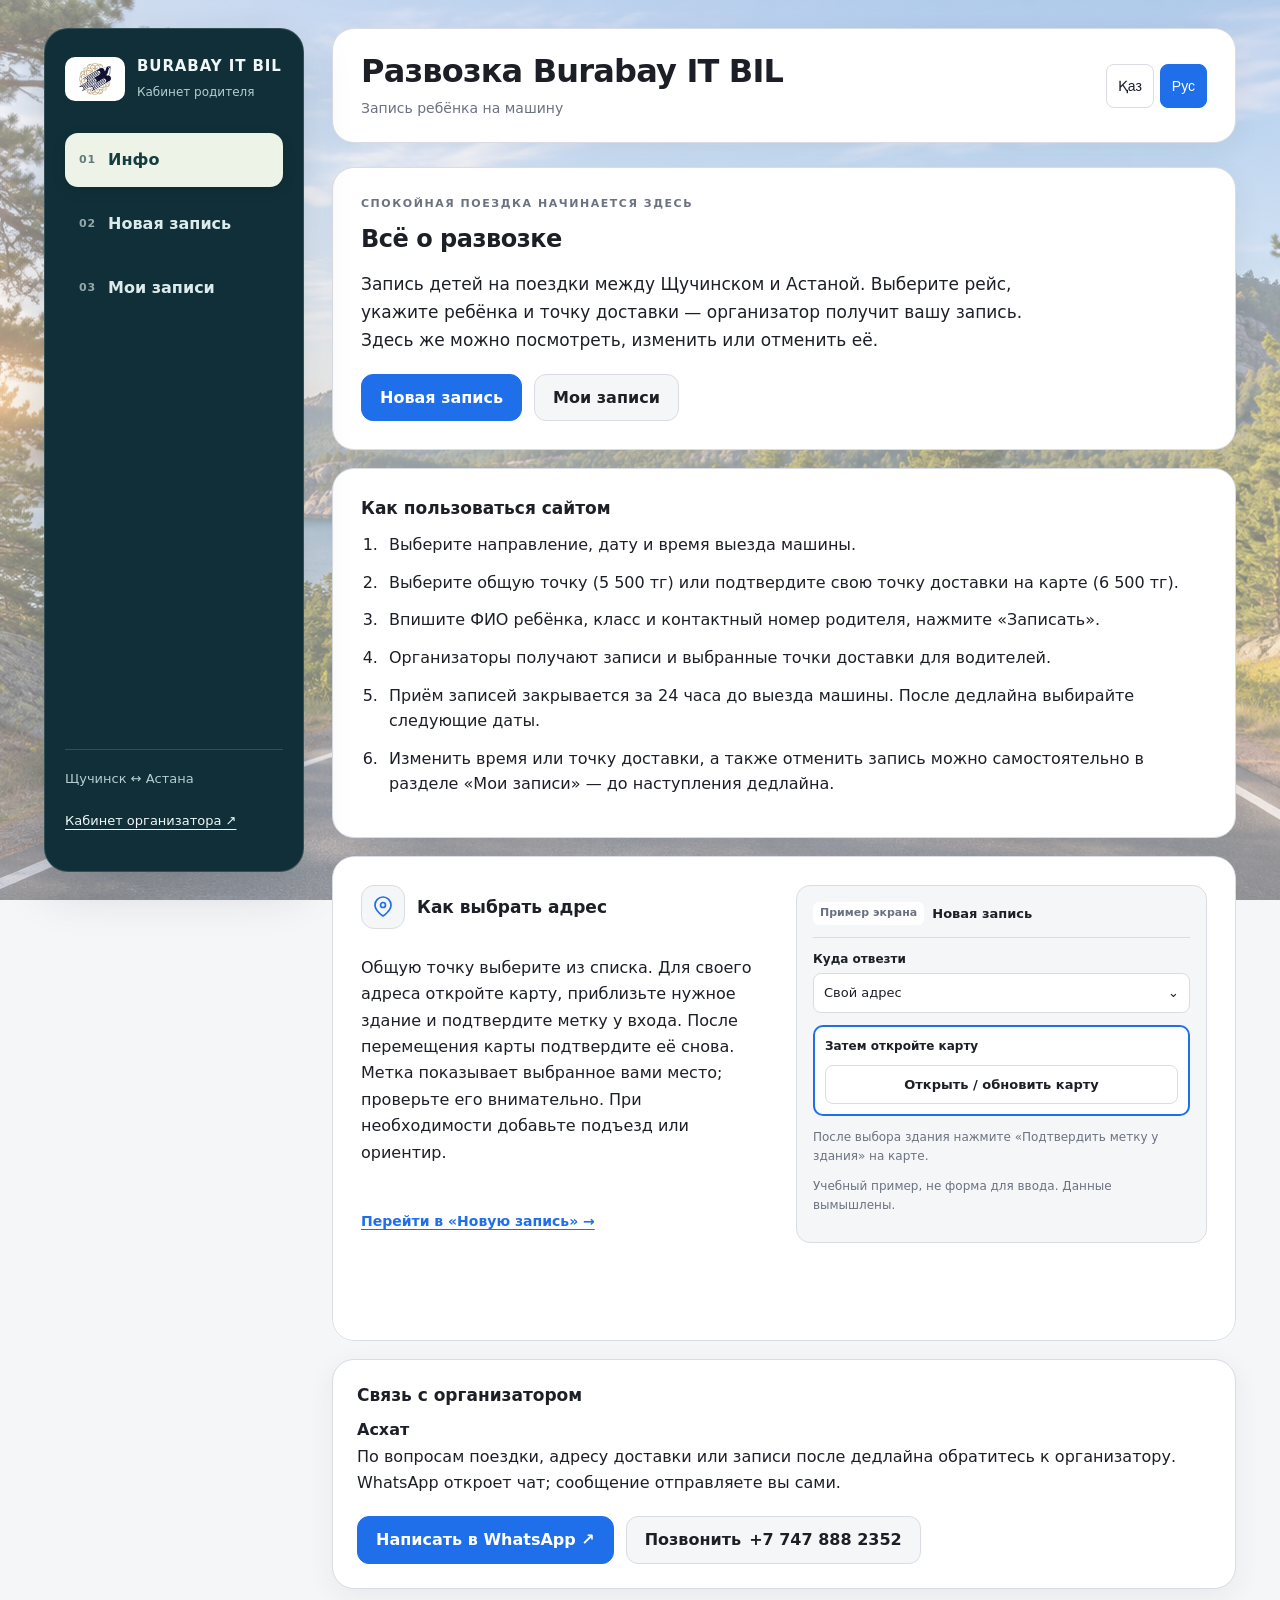
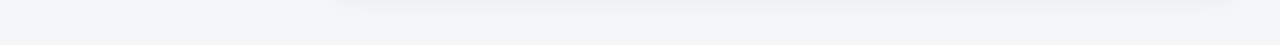
==== commit 69fbb2f0: "Убрать нижние кнопки и счётчик карусели" ====
--- a/public/index.html
+++ b/public/index.html
@@ -85,12 +85,6 @@
       <a class="guide-link" href="#form" data-parent-route="form" data-i="guideOpenForm"></a>
     </article>
     </div>
-    <div class="carousel-controls">
-      <button type="button" id="carousel-prev"><span aria-hidden="true">← </span><span data-i="carouselPrev"></span></button>
-      <div class="carousel-dots"><button type="button" data-carousel-slide="0" aria-controls="info-carousel-viewport"><span class="guide-sr-only" data-i="carouselSlide"></span><span>1</span></button><button type="button" data-carousel-slide="1" aria-controls="info-carousel-viewport"><span class="guide-sr-only" data-i="carouselSlide"></span><span>2</span></button><button type="button" data-carousel-slide="2" aria-controls="info-carousel-viewport"><span class="guide-sr-only" data-i="carouselSlide"></span><span>3</span></button><button type="button" data-carousel-slide="3" aria-controls="info-carousel-viewport"><span class="guide-sr-only" data-i="carouselSlide"></span><span>4</span></button></div>
-      <span id="carousel-count" aria-live="off">1 / 4</span>
-      <button type="button" id="carousel-next"><span data-i="carouselNext"></span><span aria-hidden="true"> →</span></button>
-    </div>
   </section>
   <div class="info-grid">
     <article class="card contact-card"><h3 data-i="infoContactTitle"></h3><p><strong>Асхат</strong></p><p data-i="infoContact"></p>
@@ -190,7 +184,7 @@
 }
 //PURE-END
 const L={
-ru:{carouselTitle:"Подсказки по записи",carouselPrev:"Назад",carouselNext:"Далее",carouselSlide:"Показать подсказку ",driverTitle:"Ваш водитель",driverPhone:"Телефон: ",driverKaspi:"Kaspi для оплаты развозки: ",driverPending:"Водитель появится здесь после публикации организатором.",guideExample:"Пример экрана",guideFictional:"Учебный пример, не форма для ввода. Данные вымышлены.",guideAddressStep:"Затем откройте карту",guideAddressConfirm:"После выбора здания нажмите «Подтвердить метку у здания» на карте.",guideMineStep:"После поиска рядом с записью:",guidePinMasked:"PIN скрыт",guideOpenForm:"Перейти в «Новую запись» →",guideOpenMine:"Перейти в «Мои записи» →",lFromCity:"Откуда",lToCity:"Куда",catalogRefresh:"Обновить точки и время",catalogLoading:"Загружаем точки и время…",catalogReady:"Варианты обновлены.",catalogError:"Не удалось загрузить варианты. Повторите обновление; если ошибка остаётся, сообщите организатору о миграции 0005.",eCities:"Выберите два разных города.",ownAstana:"Свой адрес по метке доступен только в Астане. Для Щучинска выберите общую точку.",parentCabinet:"Кабинет родителя",navInfo:"Инфо",navNew:"Новая запись",navMine:"Мои записи",organizerCabinet:"Кабинет организатора ↗",infoKicker:"Спокойная поездка начинается здесь",infoTitle:"Всё о развозке",infoPurpose:"Запись детей на поездки между Щучинском и Астаной. Выберите рейс, укажите ребёнка и точку доставки — организатор получит вашу запись. Здесь же можно посмотреть, изменить или отменить её.",infoAddressTitle:"Как выбрать адрес",infoAddress:"Общую точку выберите из списка. Для своего адреса откройте карту, приблизьте нужное здание и подтвердите метку у входа. После перемещения карты подтвердите её снова. Метка показывает выбранное вами место; проверьте его внимательно. При необходимости добавьте подъезд или ориентир.",infoMineTitle:"Где посмотреть и изменить запись",infoMine:"Откройте «Мои записи», введите тот же телефон и PIN и нажмите «Найти мои записи». До дедлайна доступны «Изменить» и «Отменить запись». Изменение откроет заполненную форму; отмену нужно подтвердить повторным нажатием.",infoDeadlineTitle:"До какого времени записаться",infoDeadline:"По умолчанию запись, изменение и отмена закрываются за 24 часа до выезда машины по времени Астаны. Организатор может изменить дедлайн конкретного рейса. Точная дата и время закрытия показаны в «Новой записи» после выбора даты и времени рейса. После закрытия выберите следующий рейс или свяжитесь с организатором.",infoPinTitle:"Телефон и PIN",infoPin:"При первой записи придумайте PIN из четырёх цифр и запомните его. Для просмотра своих записей используйте тот же телефон и PIN. Не отправляйте PIN в сообщениях. После обновления страницы свои записи нужно найти заново.",infoContactTitle:"Связь с организатором",infoContact:"По вопросам поездки, адресу доставки или записи после дедлайна обратитесь к организатору. WhatsApp откроет чат; сообщение отправляете вы сами.",contactWhatsApp:"Написать в WhatsApp ↗",contactCall:"Позвонить",formDescription:"Выберите поездку, укажите точку доставки и данные ребёнка. Для просмотра и изменения записи понадобится указанный телефон и PIN.",mineDescription:"Найдите записи по телефону родителя и PIN, которые использовали при оформлении. Доступные изменения и отмена показаны рядом с каждой записью.",deadlineUntil:"Записаться, изменить или отменить до: ",deadlineZone:" (время Астаны)",deadlineSelect:"Выберите дату и время — здесь появится срок записи.",deadlineClosed:"Приём изменений закрыт. Дедлайн: ",locationHint:"Выберите здание на карте. Подтвердите метку у нужного входа; улицу вручную вводить не требуется.",locationLoad:"Открыть / обновить карту",locationIn:"Масштаб +",locationOut:"Масштаб −",locationWest:"Запад",locationEast:"Восток",locationNorth:"Север",locationSouth:"Юг",locationConfirm:"Подтвердить метку у здания",locationKeyboard:"Можно нажать на здание, перетащить карту или двигать её стрелками клавиатуры. + и − меняют масштаб. Красный крест — будущая точка доставки.",locationNote:"Подъезд или ориентир (необязательно)",eLocation:"Приблизьте здание на карте и подтвердите метку.",archive:"Архивная запись: изменения закрыты",lPin:"PIN-код (4 цифры)",pinHint:"Придумайте и запомните его: он нужен, чтобы изменить или отменить запись",find:"Найти мои записи",phPin:"••••",eAuth:"Введите телефон и PIN-код",ePin:"PIN-код должен состоять из 4 цифр",ePinWrong:"Неверный PIN-код",eLocked:"Слишком много неверных попыток. Повторите через 15 минут",none:"Записей не найдено",eNet:"Нет связи с сервером. Повторите позже",sub:"Запись ребёнка на машину",introH:"Как пользоваться сайтом",
+ru:{carouselTitle:"Подсказки по записи",driverTitle:"Ваш водитель",driverPhone:"Телефон: ",driverKaspi:"Kaspi для оплаты развозки: ",driverPending:"Водитель появится здесь после публикации организатором.",guideExample:"Пример экрана",guideFictional:"Учебный пример, не форма для ввода. Данные вымышлены.",guideAddressStep:"Затем откройте карту",guideAddressConfirm:"После выбора здания нажмите «Подтвердить метку у здания» на карте.",guideMineStep:"После поиска рядом с записью:",guidePinMasked:"PIN скрыт",guideOpenForm:"Перейти в «Новую запись» →",guideOpenMine:"Перейти в «Мои записи» →",lFromCity:"Откуда",lToCity:"Куда",catalogRefresh:"Обновить точки и время",catalogLoading:"Загружаем точки и время…",catalogReady:"Варианты обновлены.",catalogError:"Не удалось загрузить варианты. Повторите обновление; если ошибка остаётся, сообщите организатору о миграции 0005.",eCities:"Выберите два разных города.",ownAstana:"Свой адрес по метке доступен только в Астане. Для Щучинска выберите общую точку.",parentCabinet:"Кабинет родителя",navInfo:"Инфо",navNew:"Новая запись",navMine:"Мои записи",organizerCabinet:"Кабинет организатора ↗",infoKicker:"Спокойная поездка начинается здесь",infoTitle:"Всё о развозке",infoPurpose:"Запись детей на поездки между Щучинском и Астаной. Выберите рейс, укажите ребёнка и точку доставки — организатор получит вашу запись. Здесь же можно посмотреть, изменить или отменить её.",infoAddressTitle:"Как выбрать адрес",infoAddress:"Общую точку выберите из списка. Для своего адреса откройте карту, приблизьте нужное здание и подтвердите метку у входа. После перемещения карты подтвердите её снова. Метка показывает выбранное вами место; проверьте его внимательно. При необходимости добавьте подъезд или ориентир.",infoMineTitle:"Где посмотреть и изменить запись",infoMine:"Откройте «Мои записи», введите тот же телефон и PIN и нажмите «Найти мои записи». До дедлайна доступны «Изменить» и «Отменить запись». Изменение откроет заполненную форму; отмену нужно подтвердить повторным нажатием.",infoDeadlineTitle:"До какого времени записаться",infoDeadline:"По умолчанию запись, изменение и отмена закрываются за 24 часа до выезда машины по времени Астаны. Организатор может изменить дедлайн конкретного рейса. Точная дата и время закрытия показаны в «Новой записи» после выбора даты и времени рейса. После закрытия выберите следующий рейс или свяжитесь с организатором.",infoPinTitle:"Телефон и PIN",infoPin:"При первой записи придумайте PIN из четырёх цифр и запомните его. Для просмотра своих записей используйте тот же телефон и PIN. Не отправляйте PIN в сообщениях. После обновления страницы свои записи нужно найти заново.",infoContactTitle:"Связь с организатором",infoContact:"По вопросам поездки, адресу доставки или записи после дедлайна обратитесь к организатору. WhatsApp откроет чат; сообщение отправляете вы сами.",contactWhatsApp:"Написать в WhatsApp ↗",contactCall:"Позвонить",formDescription:"Выберите поездку, укажите точку доставки и данные ребёнка. Для просмотра и изменения записи понадобится указанный телефон и PIN.",mineDescription:"Найдите записи по телефону родителя и PIN, которые использовали при оформлении. Доступные изменения и отмена показаны рядом с каждой записью.",deadlineUntil:"Записаться, изменить или отменить до: ",deadlineZone:" (время Астаны)",deadlineSelect:"Выберите дату и время — здесь появится срок записи.",deadlineClosed:"Приём изменений закрыт. Дедлайн: ",locationHint:"Выберите здание на карте. Подтвердите метку у нужного входа; улицу вручную вводить не требуется.",locationLoad:"Открыть / обновить карту",locationIn:"Масштаб +",locationOut:"Масштаб −",locationWest:"Запад",locationEast:"Восток",locationNorth:"Север",locationSouth:"Юг",locationConfirm:"Подтвердить метку у здания",locationKeyboard:"Можно нажать на здание, перетащить карту или двигать её стрелками клавиатуры. + и − меняют масштаб. Красный крест — будущая точка доставки.",locationNote:"Подъезд или ориентир (необязательно)",eLocation:"Приблизьте здание на карте и подтвердите метку.",archive:"Архивная запись: изменения закрыты",lPin:"PIN-код (4 цифры)",pinHint:"Придумайте и запомните его: он нужен, чтобы изменить или отменить запись",find:"Найти мои записи",phPin:"••••",eAuth:"Введите телефон и PIN-код",ePin:"PIN-код должен состоять из 4 цифр",ePinWrong:"Неверный PIN-код",eLocked:"Слишком много неверных попыток. Повторите через 15 минут",none:"Записей не найдено",eNet:"Нет связи с сервером. Повторите позже",sub:"Запись ребёнка на машину",introH:"Как пользоваться сайтом",
 i1:"Выберите направление, дату и время выезда машины.",
 i2:"Выберите общую точку ({p1} тг) или подтвердите свою точку доставки на карте ({p2} тг).",
 i3:"Впишите ФИО ребёнка, класс и контактный номер родителя, нажмите «Записать».",
@@ -207,7 +201,7 @@
 eExp:"Срок изменения этой записи истёк",eSave:"Не удалось сохранить: ",done:"Готово! ",changed:"Запись изменена: ",at:" в ",
 mineH:"Мои записи",mineNote:"Изменить или отменить запись можно до её дедлайна. После дедлайна список уже сформирован — обратитесь к организатору.",
 edit:"Изменить",cancel:"Отменить запись",sure:"Точно отменить?",locked:"🔒 Приём изменений закрыт (дедлайн ",title:"Развозка Burabay IT BIL"},
-kz:{carouselTitle:"Жазылуға арналған кеңестер",carouselPrev:"Артқа",carouselNext:"Әрі қарай",carouselSlide:"Кеңесті көрсету ",driverTitle:"Сіздің жүргізушіңіз",driverPhone:"Телефон: ",driverKaspi:"Тасымал төлеміне арналған Kaspi: ",driverPending:"Ұйымдастырушы жариялағаннан кейін жүргізуші осында көрсетіледі.",guideExample:"Экран үлгісі",guideFictional:"Бұл — оқу үлгісі, толтыру формасы емес. Деректер ойдан шығарылған.",guideAddressStep:"Содан кейін картаны ашыңыз",guideAddressConfirm:"Ғимаратты таңдаған соң картадағы «Ғимарат жанындағы нүктені растау» түймесін басыңыз.",guideMineStep:"Іздеуден кейін жазбаның жанында:",guidePinMasked:"PIN жасырылған",guideOpenForm:"«Жаңа жазба» бөліміне өту →",guideOpenMine:"«Менің жазбаларым» бөліміне өту →",lFromCity:"Қайдан",lToCity:"Қайда",catalogRefresh:"Нүктелер мен уақытты жаңарту",catalogLoading:"Нүктелер мен уақыт жүктелуде…",catalogReady:"Нұсқалар жаңартылды.",catalogError:"Нұсқалар жүктелмеді. Қайта жаңартыңыз; қате қайталанса, ұйымдастырушыға 0005 миграциясы туралы хабарлаңыз.",eCities:"Екі түрлі қаланы таңдаңыз.",ownAstana:"Картадағы өз мекенжайы тек Астанада қолжетімді. Щучинск үшін ортақ нүктені таңдаңыз.",parentCabinet:"Ата-ана кабинеті",navInfo:"Ақпарат",navNew:"Жаңа жазба",navMine:"Менің жазбаларым",organizerCabinet:"Ұйымдастырушы кабинеті ↗",infoKicker:"Жайлы сапар осы жерден басталады",infoTitle:"Тасымалдау туралы",infoPurpose:"Балаларды Щучинск пен Астана арасындағы сапарларға жазу. Рейсті таңдап, баланың деректерін және жеткізу нүктесін көрсетіңіз — ұйымдастырушы жазбаны алады. Жазбаны осы жерден көруге, өзгертуге немесе болдырмауға болады.",infoAddressTitle:"Мекенжайды қалай таңдау керек",infoAddress:"Ортақ нүктені тізімнен таңдаңыз. Өз мекенжайыңыз үшін картаны ашып, ғимаратты жақындатыңыз және кіреберістегі белгіні растаңыз. Картаны жылжытқаннан кейін белгіні қайта растаңыз. Белгі сіз таңдаған орынды көрсетеді; мұқият тексеріңіз. Қажет болса, кіреберіс не бағдар қосыңыз.",infoMineTitle:"Жазбаны көру және өзгерту",infoMine:"«Менің жазбаларым» бөлімінде бұрынғы телефон мен PIN-ді енгізіп, «Жазбаларымды табу» түймесін басыңыз. Мерзімге дейін өзгерту және болдырмау қолжетімді. Өзгерту толтырылған нысанды ашады; болдырмау үшін түймені қайта басып растау қажет.",infoDeadlineTitle:"Қай уақытқа дейін жазылуға болады",infoDeadline:"Қазір жазылу, өзгерту және болдырмау көліктің жүруіне 24 сағат қалғанда Астана уақытымен жабылады. Нақты мерзім «Жаңа жазба» бөлімінде рейстің күні мен уақытын таңдағаннан кейін көрсетіледі. Мерзім өткен соң келесі рейсті таңдаңыз немесе ұйымдастырушыға хабарласыңыз.",infoPinTitle:"Телефон және PIN",infoPin:"Алғашқы жазбада төрт саннан тұратын PIN ойлап тауып, есте сақтаңыз. Жазбаларды көру үшін сол телефон мен PIN-ді қолданыңыз. PIN-ді хабарламада жібермеңіз. Бет жаңарған соң жазбаларды қайта табу қажет.",infoContactTitle:"Ұйымдастырушымен байланыс",infoContact:"Сапар, жеткізу орны немесе мерзімнен кейінгі жазылу туралы ұйымдастырушыға хабарласыңыз. WhatsApp чатты ашады; хабарламаны өзіңіз жібересіз.",contactWhatsApp:"WhatsApp арқылы жазу ↗",contactCall:"Қоңырау шалу",formDescription:"Рейсті, жеткізу нүктесін және баланың деректерін көрсетіңіз. Жазбаны көру және өзгерту үшін осы телефон мен PIN қажет.",mineDescription:"Тіркеу кезінде қолданған ата-ананың телефоны мен PIN арқылы жазбаларды табыңыз. Әр жазбада қолжетімді өзгерістер мен болдырмау әрекеті көрсетіледі.",deadlineUntil:"Жазылу, өзгерту немесе болдырмау мерзімі: ",deadlineZone:" (Астана уақыты)",deadlineSelect:"Күн мен уақытты таңдаңыз — жазылу мерзімі осында көрсетіледі.",deadlineClosed:"Өзгерту мерзімі аяқталды. Мерзімі: ",locationHint:"Картадан ғимаратты таңдаңыз. Керекті кіреберістегі белгіні растаңыз; көшені қолмен жазу қажет емес.",locationLoad:"Картаны ашу / жаңарту",locationIn:"Масштаб +",locationOut:"Масштаб −",locationWest:"Батыс",locationEast:"Шығыс",locationNorth:"Солтүстік",locationSouth:"Оңтүстік",locationConfirm:"Ғимарат жанындағы белгіні растау",locationKeyboard:"Ғимаратты басыңыз, картаны жылжытыңыз немесе пернетақта бағыттауыштарын қолданыңыз. + және − масштабты өзгертеді. Қызыл белгі — жеткізу нүктесі.",locationNote:"Кіреберіс не бағдар (міндетті емес)",eLocation:"Картадағы ғимаратты жақындатып, белгіні растаңыз.",archive:"Мұрағаттағы жазба: өзгерту жабық",lPin:"PIN-код (4 сан)",pinHint:"Ойлап тауып, есте сақтаңыз: жазбаны өзгерту немесе болдырмау үшін қажет",find:"Жазбаларымды табу",phPin:"••••",eAuth:"Телефон мен PIN-кодты енгізіңіз",ePin:"PIN-код 4 саннан тұруы керек",ePinWrong:"PIN-код қате",eLocked:"Қате әрекет тым көп. 15 минуттан кейін қайталаңыз",none:"Жазбалар табылмады",eNet:"Серверге қосылу мүмкін болмады. Кейінірек қайталаңыз",sub:"Баланы көлікке жазу",introH:"Сайтты қалай пайдалану керек",
+kz:{carouselTitle:"Жазылуға арналған кеңестер",driverTitle:"Сіздің жүргізушіңіз",driverPhone:"Телефон: ",driverKaspi:"Тасымал төлеміне арналған Kaspi: ",driverPending:"Ұйымдастырушы жариялағаннан кейін жүргізуші осында көрсетіледі.",guideExample:"Экран үлгісі",guideFictional:"Бұл — оқу үлгісі, толтыру формасы емес. Деректер ойдан шығарылған.",guideAddressStep:"Содан кейін картаны ашыңыз",guideAddressConfirm:"Ғимаратты таңдаған соң картадағы «Ғимарат жанындағы нүктені растау» түймесін басыңыз.",guideMineStep:"Іздеуден кейін жазбаның жанында:",guidePinMasked:"PIN жасырылған",guideOpenForm:"«Жаңа жазба» бөліміне өту →",guideOpenMine:"«Менің жазбаларым» бөліміне өту →",lFromCity:"Қайдан",lToCity:"Қайда",catalogRefresh:"Нүктелер мен уақытты жаңарту",catalogLoading:"Нүктелер мен уақыт жүктелуде…",catalogReady:"Нұсқалар жаңартылды.",catalogError:"Нұсқалар жүктелмеді. Қайта жаңартыңыз; қате қайталанса, ұйымдастырушыға 0005 миграциясы туралы хабарлаңыз.",eCities:"Екі түрлі қаланы таңдаңыз.",ownAstana:"Картадағы өз мекенжайы тек Астанада қолжетімді. Щучинск үшін ортақ нүктені таңдаңыз.",parentCabinet:"Ата-ана кабинеті",navInfo:"Ақпарат",navNew:"Жаңа жазба",navMine:"Менің жазбаларым",organizerCabinet:"Ұйымдастырушы кабинеті ↗",infoKicker:"Жайлы сапар осы жерден басталады",infoTitle:"Тасымалдау туралы",infoPurpose:"Балаларды Щучинск пен Астана арасындағы сапарларға жазу. Рейсті таңдап, баланың деректерін және жеткізу нүктесін көрсетіңіз — ұйымдастырушы жазбаны алады. Жазбаны осы жерден көруге, өзгертуге немесе болдырмауға болады.",infoAddressTitle:"Мекенжайды қалай таңдау керек",infoAddress:"Ортақ нүктені тізімнен таңдаңыз. Өз мекенжайыңыз үшін картаны ашып, ғимаратты жақындатыңыз және кіреберістегі белгіні растаңыз. Картаны жылжытқаннан кейін белгіні қайта растаңыз. Белгі сіз таңдаған орынды көрсетеді; мұқият тексеріңіз. Қажет болса, кіреберіс не бағдар қосыңыз.",infoMineTitle:"Жазбаны көру және өзгерту",infoMine:"«Менің жазбаларым» бөлімінде бұрынғы телефон мен PIN-ді енгізіп, «Жазбаларымды табу» түймесін басыңыз. Мерзімге дейін өзгерту және болдырмау қолжетімді. Өзгерту толтырылған нысанды ашады; болдырмау үшін түймені қайта басып растау қажет.",infoDeadlineTitle:"Қай уақытқа дейін жазылуға болады",infoDeadline:"Қазір жазылу, өзгерту және болдырмау көліктің жүруіне 24 сағат қалғанда Астана уақытымен жабылады. Нақты мерзім «Жаңа жазба» бөлімінде рейстің күні мен уақытын таңдағаннан кейін көрсетіледі. Мерзім өткен соң келесі рейсті таңдаңыз немесе ұйымдастырушыға хабарласыңыз.",infoPinTitle:"Телефон және PIN",infoPin:"Алғашқы жазбада төрт саннан тұратын PIN ойлап тауып, есте сақтаңыз. Жазбаларды көру үшін сол телефон мен PIN-ді қолданыңыз. PIN-ді хабарламада жібермеңіз. Бет жаңарған соң жазбаларды қайта табу қажет.",infoContactTitle:"Ұйымдастырушымен байланыс",infoContact:"Сапар, жеткізу орны немесе мерзімнен кейінгі жазылу туралы ұйымдастырушыға хабарласыңыз. WhatsApp чатты ашады; хабарламаны өзіңіз жібересіз.",contactWhatsApp:"WhatsApp арқылы жазу ↗",contactCall:"Қоңырау шалу",formDescription:"Рейсті, жеткізу нүктесін және баланың деректерін көрсетіңіз. Жазбаны көру және өзгерту үшін осы телефон мен PIN қажет.",mineDescription:"Тіркеу кезінде қолданған ата-ананың телефоны мен PIN арқылы жазбаларды табыңыз. Әр жазбада қолжетімді өзгерістер мен болдырмау әрекеті көрсетіледі.",deadlineUntil:"Жазылу, өзгерту немесе болдырмау мерзімі: ",deadlineZone:" (Астана уақыты)",deadlineSelect:"Күн мен уақытты таңдаңыз — жазылу мерзімі осында көрсетіледі.",deadlineClosed:"Өзгерту мерзімі аяқталды. Мерзімі: ",locationHint:"Картадан ғимаратты таңдаңыз. Керекті кіреберістегі белгіні растаңыз; көшені қолмен жазу қажет емес.",locationLoad:"Картаны ашу / жаңарту",locationIn:"Масштаб +",locationOut:"Масштаб −",locationWest:"Батыс",locationEast:"Шығыс",locationNorth:"Солтүстік",locationSouth:"Оңтүстік",locationConfirm:"Ғимарат жанындағы белгіні растау",locationKeyboard:"Ғимаратты басыңыз, картаны жылжытыңыз немесе пернетақта бағыттауыштарын қолданыңыз. + және − масштабты өзгертеді. Қызыл белгі — жеткізу нүктесі.",locationNote:"Кіреберіс не бағдар (міндетті емес)",eLocation:"Картадағы ғимаратты жақындатып, белгіні растаңыз.",archive:"Мұрағаттағы жазба: өзгерту жабық",lPin:"PIN-код (4 сан)",pinHint:"Ойлап тауып, есте сақтаңыз: жазбаны өзгерту немесе болдырмау үшін қажет",find:"Жазбаларымды табу",phPin:"••••",eAuth:"Телефон мен PIN-кодты енгізіңіз",ePin:"PIN-код 4 саннан тұруы керек",ePinWrong:"PIN-код қате",eLocked:"Қате әрекет тым көп. 15 минуттан кейін қайталаңыз",none:"Жазбалар табылмады",eNet:"Серверге қосылу мүмкін болмады. Кейінірек қайталаңыз",sub:"Баланы көлікке жазу",introH:"Сайтты қалай пайдалану керек",
 i1:"Бағытты, күнді және көліктің жүру уақытын таңдаңыз.",
 i2:"Ортақ нүктені ({p1} тг) немесе картада жеткізу орнын ({p2} тг) таңдаңыз.",
 i3:"Баланың аты-жөнін, сыныбын және ата-ананың байланыс нөмірін жазып, «Жазылу» түймесін басыңыз.",
--- a/public/parent-layout.css
+++ b/public/parent-layout.css
@@ -96,15 +96,7 @@
 .info-carousel{min-width:0;margin-top:18px}
 .info-carousel-viewport{display:flex;overflow-x:auto;scroll-snap-type:x mandatory;gap:18px;position:relative;border-radius:22px;overscroll-behavior-x:contain;scrollbar-width:thin}
 .info-carousel-viewport>.info-guide{flex:0 0 100%;scroll-snap-align:start;scroll-snap-stop:always;box-shadow:none}
-.carousel-controls{display:none;align-items:center;justify-content:center;flex-wrap:wrap;gap:10px;margin-top:14px}
-.carousel-ready .carousel-controls{display:flex}
-.carousel-controls button{min-height:44px;min-width:44px;border:1px solid var(--b);border-radius:10px;background:var(--c);color:var(--t);padding:10px 12px;font:inherit;cursor:pointer}
-.carousel-controls button:hover{border-color:var(--a)}
-.carousel-controls button:focus-visible,.info-carousel-viewport:focus-visible{outline:3px solid var(--a);outline-offset:3px}
-.carousel-dots{display:flex;gap:6px}
-.carousel-dots button{border-radius:50%;padding:6px}
-.carousel-dots [aria-current="true"]{background:var(--a);border-color:var(--a);color:white}
-#carousel-count{font-size:13px;color:var(--m)}
+.info-carousel-viewport:focus-visible{outline:3px solid var(--a);outline-offset:3px}
 @media(min-width:801px){
  .info-carousel .info-guide{display:grid;grid-template-columns:minmax(0,1fr) minmax(0,1fr);gap:18px 24px;align-content:start}
  .info-carousel .guide-heading{grid-column:1;grid-row:1;align-self:start}
